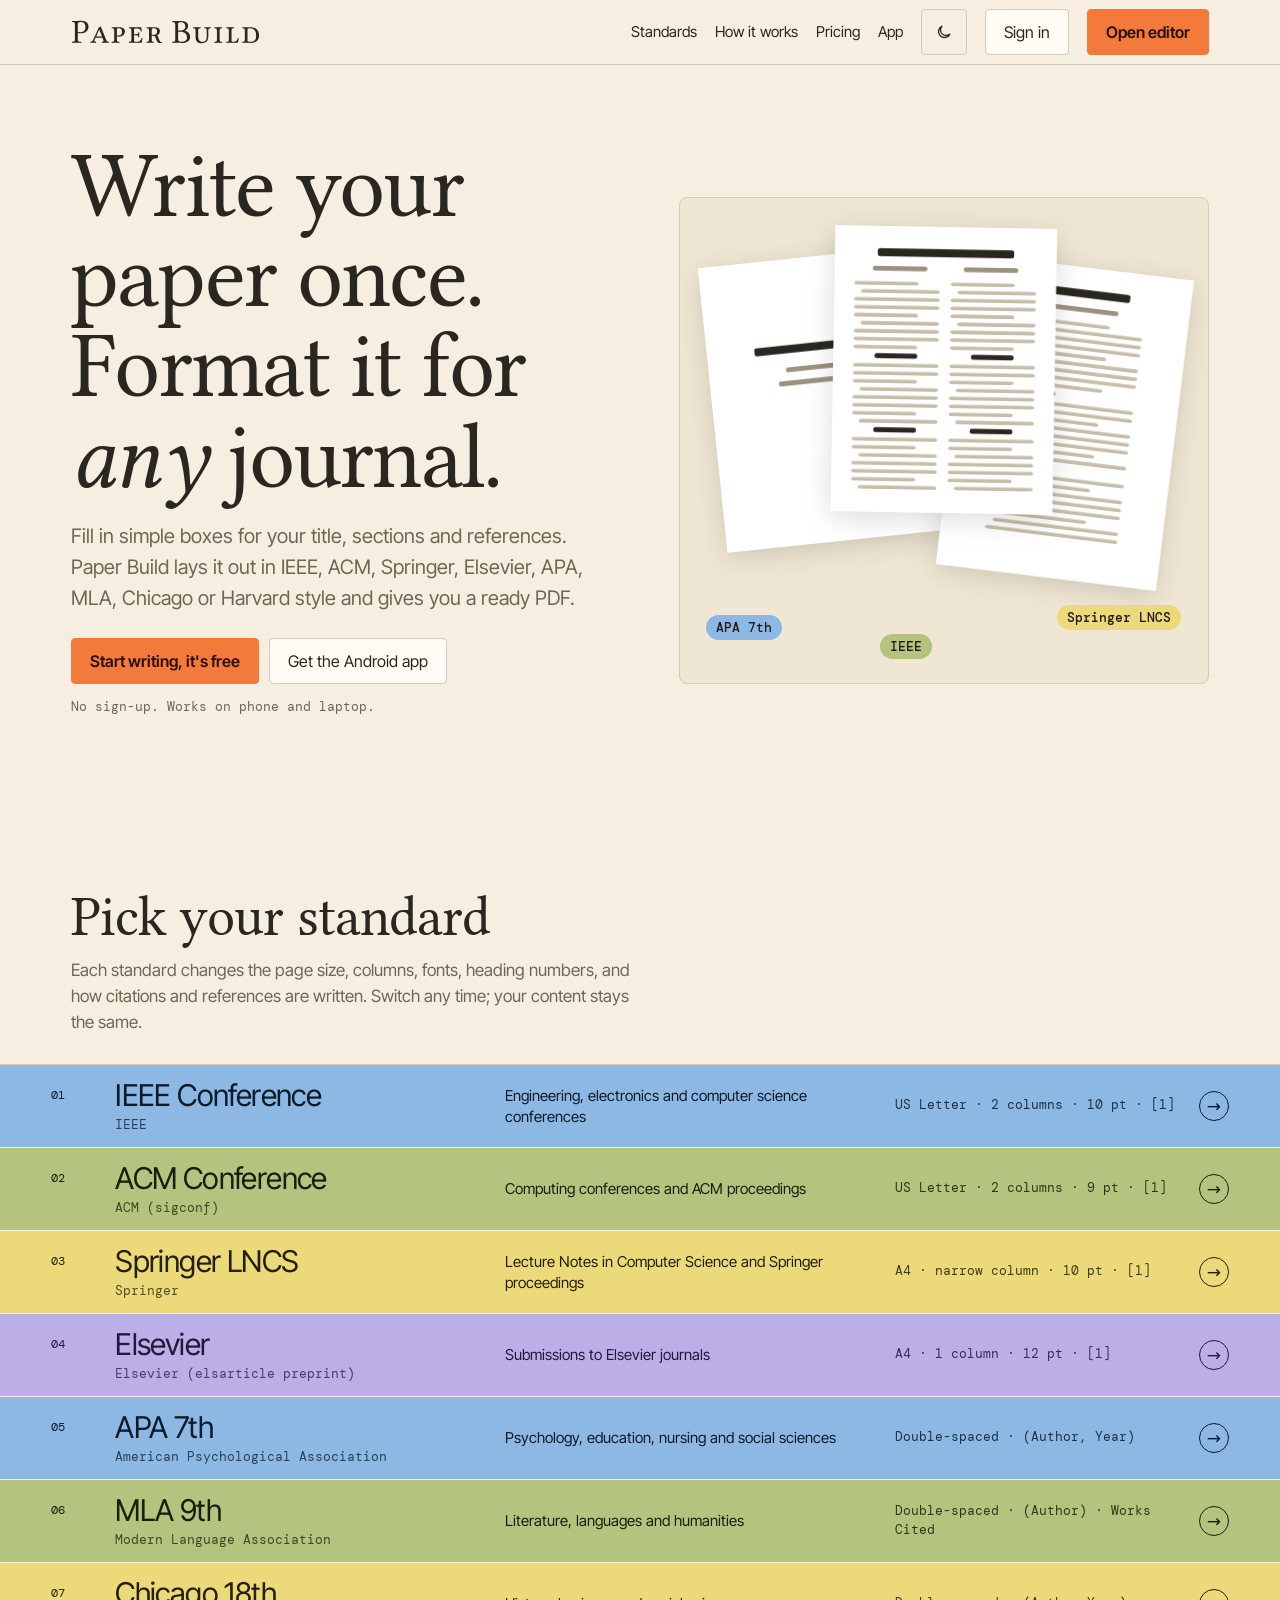
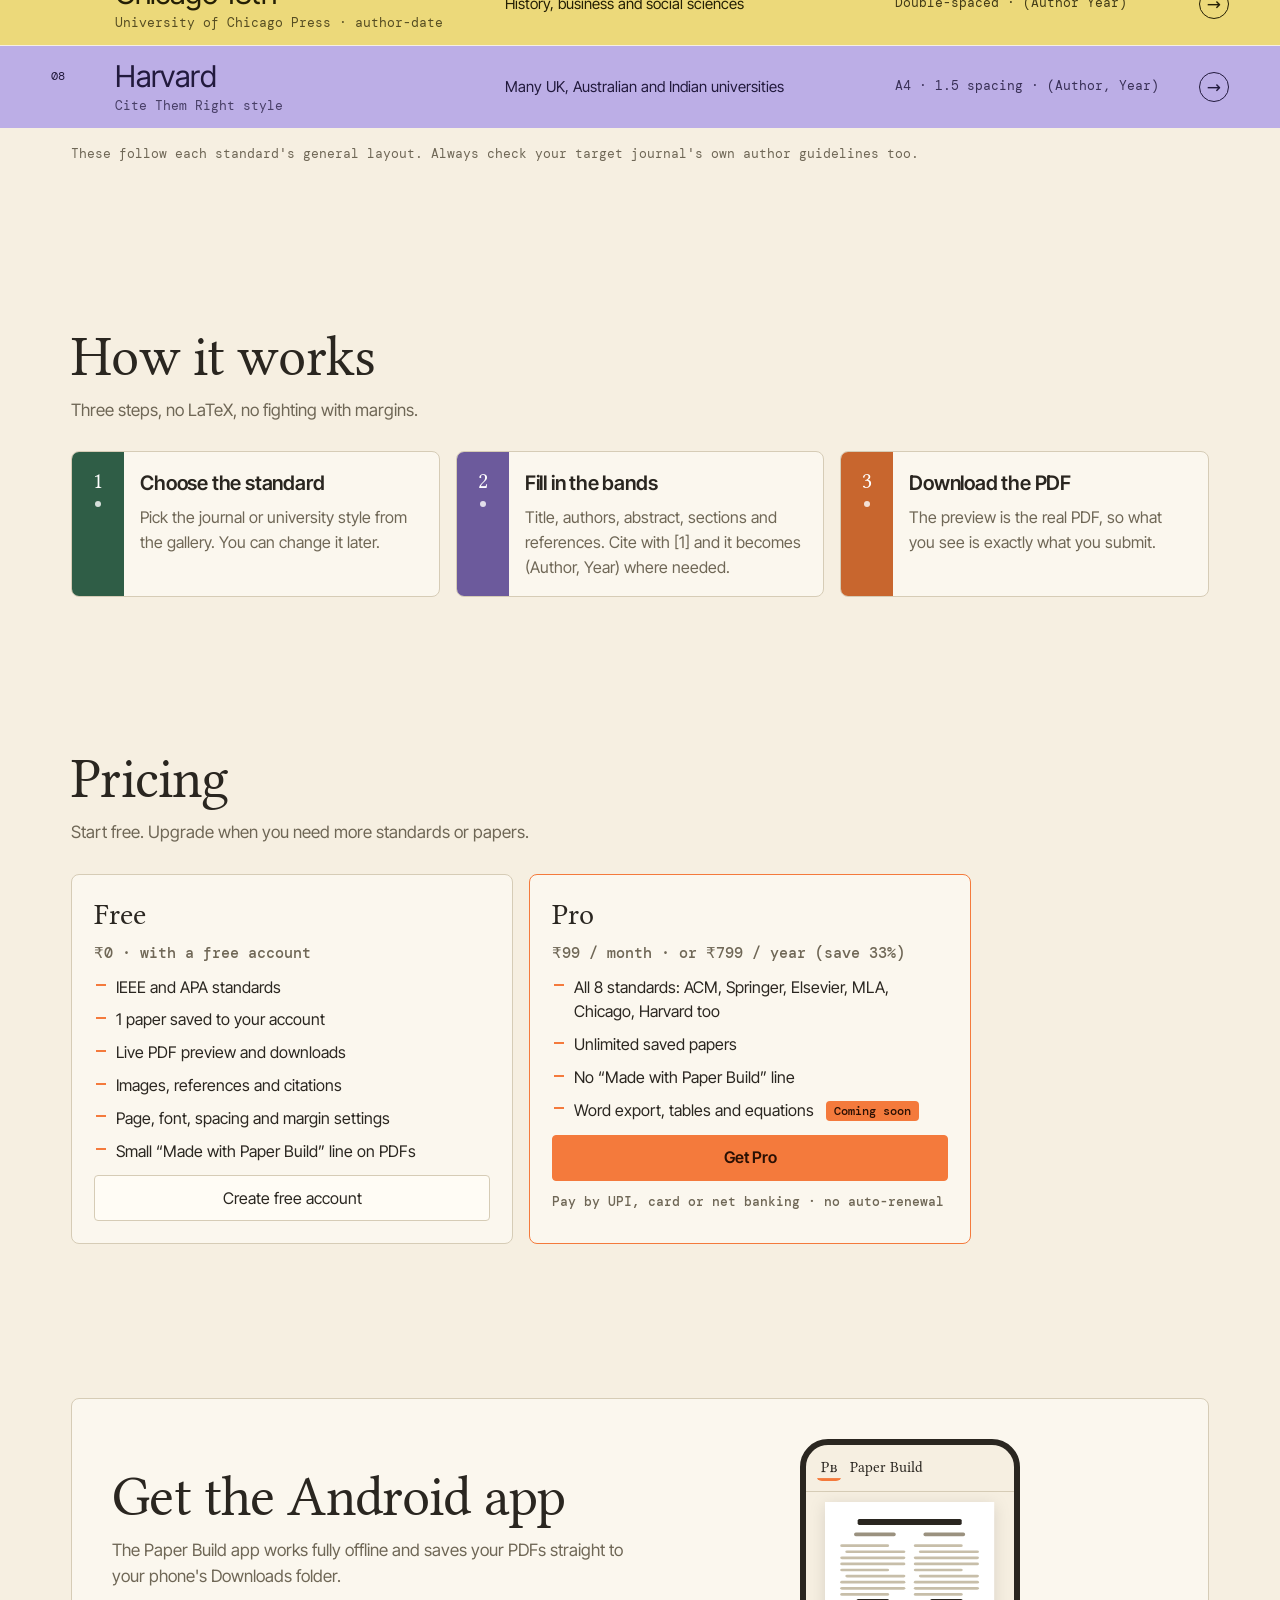
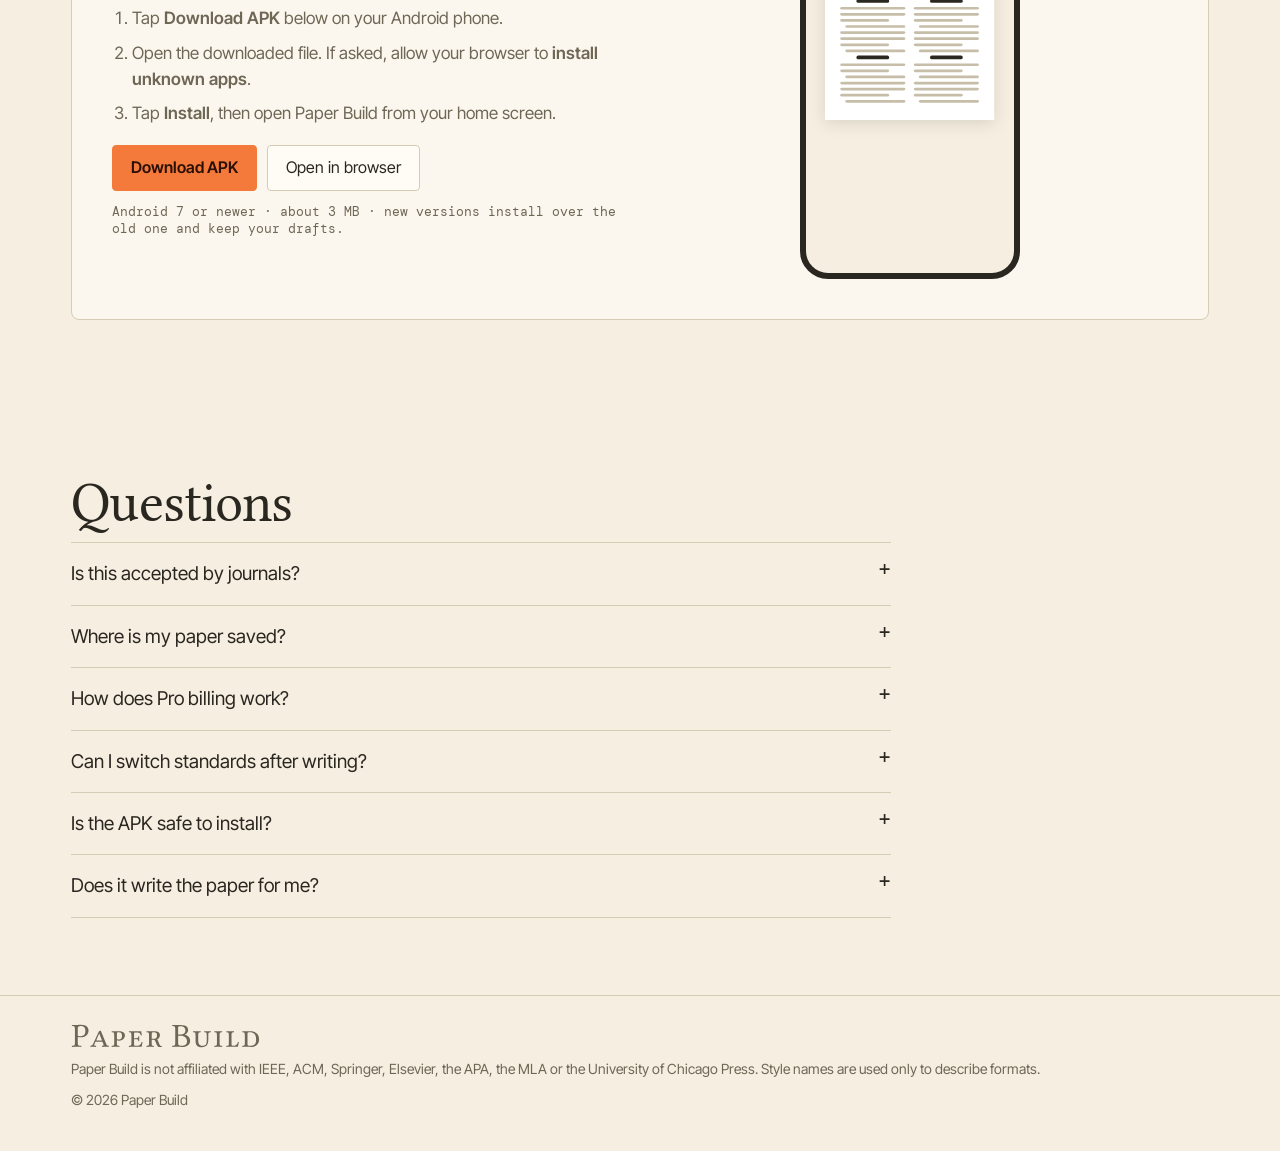
==== index.html @ e2f31b71 "Add accounts, Pro plan and Razorpay payments - Sign up / sign in: email + password, Google, phone OT" ====
<!DOCTYPE html>
<html lang="en">
<head>
<meta charset="utf-8">
<meta name="viewport" content="width=device-width,initial-scale=1">
<title>Paper Build · Research papers in any journal format</title>
<meta name="description" content="Write your research paper once and get it formatted for IEEE, ACM, Springer, Elsevier, APA, MLA, Chicago or Harvard. Live preview and PDF download.">
<meta name="theme-color" content="#f6efe1">
<link rel="manifest" href="manifest.webmanifest">
<link rel="icon" href="assets/icon.svg" type="image/svg+xml">
<link rel="apple-touch-icon" href="assets/apple-touch-icon.png">
<script>if(window.PaperBuildAndroid)document.documentElement.classList.add("in-app");try{document.documentElement.dataset.theme=localStorage.getItem("pb-theme")==="dark"?"dark":"light"}catch(e){document.documentElement.dataset.theme="light"}</script>
<link href="fonts/fonts.css" rel="stylesheet">
<style>
/* VOICE: editorial, warm and plain-spoken, for students and researchers
   IDEA: a library index — each standard is a coloured band you can pull out and use
   PICTURE: a fanned stack of real page layouts (IEEE, APA, LNCS) on a cream desk
   COLOUR and TYPE: cream ground, soft beige rules, sky / sage / mustard / lavender / orange bands; Libertinus display, Inter Tight text, DM Mono labels
   LAYOUT: nav, hero (headline + page stack), standards bands, three steps, pricing, app install, FAQ, footer */
:root{color-scheme:light;--bg:#f6efe1;--paper2:#fbf7ee;--ink:#2a2620;--mute:#6f6756;--soft:#d6ccb6;--field:#fffcf5;--desk:#efe6d3;
  --sky:#8cb8e3;--sage:#b4c47e;--mustard:#ecd97a;--lav:#bcaee6;--orange:#f47a3c;--bw:1.5px}
:root[data-theme=dark]{color-scheme:dark;--bg:#25221c;--paper2:#2d2a23;--ink:#efe8d8;--mute:#b0a793;--soft:#4c463a;--field:#2f2c25;--desk:#2a271f}
*{box-sizing:border-box;min-width:0}
[hidden]{display:none!important}
.in-app .web-only{display:none!important}
html{scroll-padding-top:72px}
body{margin:0;background:var(--bg);color:var(--ink);font:17px/1.55 "Inter Tight",system-ui,sans-serif;overflow-x:clip}
a{color:inherit}
.wrap{max-width:1240px;margin:0 auto;padding:0 max(4vw,16px)}
nav.top{position:sticky;top:0;z-index:5;background:var(--bg);border-bottom:var(--bw) solid var(--soft)}
nav.top .wrap{display:flex;align-items:center;gap:18px;min-height:64px;flex-wrap:wrap}
.logo{line-height:0;color:var(--ink)}.logo svg{height:24px;width:auto}
.links{display:flex;gap:18px;margin-left:auto;font-size:15px;flex-wrap:wrap}
.links a{text-decoration:none;padding:10px 0}
.links a:hover{text-decoration:underline}
.btn{font:inherit;font-size:16px;cursor:pointer;min-height:46px;padding:0 18px;border:var(--bw) solid var(--soft);border-radius:4px;background:var(--field);color:var(--ink);text-decoration:none;display:inline-flex;align-items:center;justify-content:center;gap:8px;white-space:nowrap}
@media(max-width:600px){.btn.signin{display:none}}
.btn.cta{background:var(--orange);border-color:var(--orange);color:#2a1004;font-weight:600}
.theme{min-width:46px;padding:0 12px;background:transparent}.theme svg{width:18px;height:18px}
:is(a,button):focus-visible{outline:3px solid var(--orange);outline-offset:2px}
.hero .wrap{display:grid;grid-template-columns:minmax(0,1.05fr) minmax(0,1fr);gap:clamp(24px,4vw,56px);align-items:center;padding-top:clamp(36px,6vw,80px);padding-bottom:clamp(36px,6vw,72px)}
.hero h1{font:400 clamp(46px,7.2vw,96px)/.98 "Libertinus Serif",Georgia,serif;letter-spacing:-.02em;margin:0 0 18px;text-wrap:balance}
.hero h1 em{font-style:italic}
.hero p{font-size:clamp(17px,1.6vw,20px);color:var(--mute);max-width:44ch;margin:0 0 24px}
.hero .row{display:flex;gap:10px;flex-wrap:wrap;align-items:center}
.hero .small{font:13px "DM Mono",monospace;color:var(--mute);margin-top:14px}
.stack{position:relative;aspect-ratio:1/0.92;background:var(--desk);border:var(--bw) solid var(--soft);border-radius:8px;overflow:hidden}
.pg{position:absolute;width:42%;filter:drop-shadow(0 6px 14px rgba(0,0,0,.14));transition:transform .5s}
.pg svg{width:100%;height:auto;display:block}
.pg span{position:absolute;left:0;bottom:-28px;font:12px "DM Mono",monospace;color:var(--mute);white-space:nowrap}
.pg.a{left:6%;top:12%;transform:rotate(-6deg)}.pg.b{left:29%;top:6%;transform:rotate(1deg);z-index:2}.pg.c{left:52%;top:14%;transform:rotate(7deg)}
.stack:hover .pg.a{transform:rotate(-9deg) translateX(-6px)}.stack:hover .pg.c{transform:rotate(10deg) translateX(6px)}
.tag{position:absolute;z-index:3;font:500 13px "DM Mono",monospace;padding:4px 10px;border-radius:99px;color:#221a12}
.tag.t1{left:5%;bottom:9%;background:var(--sky)}.tag.t2{left:38%;bottom:5%;background:var(--sage)}.tag.t3{right:5%;bottom:11%;background:var(--mustard)}
h2{font:400 clamp(34px,4.6vw,56px)/1.05 "Libertinus Serif",Georgia,serif;letter-spacing:-.015em;margin:0 0 10px}
.lead{color:var(--mute);max-width:56ch;margin:0 0 28px}
section{padding:clamp(40px,6vw,80px) 0}
.bands{border-top:var(--bw) solid var(--soft)}
.bandrow{display:grid;grid-template-columns:48px minmax(0,1.3fr) minmax(0,1.3fr) minmax(0,1fr) auto;gap:16px;align-items:center;padding:14px max(4vw,16px);text-decoration:none;border-bottom:var(--bw) solid var(--bg)}
.bandrow:hover .go{transform:translateX(4px)}
.bandrow sup{font:12px "DM Mono",monospace;align-self:start;padding-top:8px}
.bandrow b{font-size:clamp(22px,2.6vw,30px);font-weight:400;letter-spacing:-.02em;line-height:1.1}
.bandrow b small{display:block;font:13px "DM Mono",monospace;letter-spacing:0;opacity:.75;margin-top:4px}
.bandrow .u{font-size:15px;line-height:1.4}
.bandrow .s{font:13px/1.45 "DM Mono",monospace;opacity:.85}
.go{width:30px;height:30px;border:1.5px solid currentColor;border-radius:50%;display:grid;place-items:center;transition:transform .2s}
.c0{background:var(--sky);color:#0d1b2a}.c1{background:var(--sage);color:#16200a}.c2{background:var(--mustard);color:#241f05}.c3{background:var(--lav);color:#221a3d}
.steps{display:grid;grid-template-columns:repeat(3,minmax(0,1fr));gap:16px}
.step{display:grid;grid-template-columns:52px minmax(0,1fr);border:var(--bw) solid var(--soft);border-radius:8px;overflow:hidden;background:var(--paper2)}
.step .strip{display:flex;flex-direction:column;align-items:center;gap:8px;padding:16px 0;color:#fff;font:400 22px "Libertinus Serif",serif}
.step .strip i{width:6px;height:6px;border-radius:50%;background:currentColor;opacity:.8}
.step div+div{padding:16px}
.step h3{margin:0 0 6px;font-size:20px;font-weight:600;letter-spacing:-.01em}
.step p{margin:0;color:var(--mute);font-size:16px}
.price{display:grid;grid-template-columns:repeat(2,minmax(0,1fr));gap:16px;max-width:900px}
.plan{border:var(--bw) solid var(--soft);border-radius:8px;background:var(--paper2);padding:22px;display:grid;gap:12px;align-content:start}
.plan.pro{border-color:var(--orange)}
.plan h3{margin:0;font:400 30px "Libertinus Serif",serif}
.plan .p{font:500 15px "DM Mono",monospace;color:var(--mute)}
.plan ul{margin:0;padding:0;list-style:none;display:grid;gap:8px}
.plan li{padding-left:22px;position:relative;font-size:16px}
.plan li::before{content:"";position:absolute;left:2px;top:.6em;width:10px;height:2px;background:var(--orange)}
.badge{display:inline-block;background:var(--orange);color:#2a1004;font:500 12px "DM Mono",monospace;border-radius:4px;padding:2px 8px;vertical-align:middle;margin-left:8px}
.app{display:grid;grid-template-columns:minmax(0,1fr) minmax(0,1fr);gap:24px;align-items:center;background:var(--paper2);border:var(--bw) solid var(--soft);border-radius:8px;padding:clamp(20px,4vw,40px)}
.app ol{margin:0;padding-left:20px;display:grid;gap:8px;color:var(--mute)}
.phone{justify-self:center;width:min(220px,60%);aspect-ratio:9/18;border:6px solid var(--ink);border-radius:28px;background:var(--bg);display:grid;grid-template-rows:auto 1fr;overflow:hidden}
.phone .bar{display:flex;align-items:center;gap:8px;padding:10px;border-bottom:1px solid var(--soft)}
.phone .bar img{width:26px;height:26px;border-radius:6px}
.phone .bar span{font:400 15px "Libertinus Serif",serif}
.phone .pv{padding:10px;display:grid;place-items:start center}
.phone .pv svg{width:90%;height:auto;filter:drop-shadow(0 3px 8px rgba(0,0,0,.12))}
.faq{max-width:820px;border-top:var(--bw) solid var(--soft)}
.faq details{border-bottom:var(--bw) solid var(--soft)}
.faq summary{cursor:pointer;list-style:none;padding:16px 0;font-size:19px;display:flex;justify-content:space-between;gap:12px}
.faq summary::-webkit-details-marker{display:none}
.faq summary::after{content:"+";font:400 22px "DM Mono",monospace;line-height:1}
.faq details[open] summary::after{content:"–"}
.faq p{margin:0 0 16px;color:var(--mute);max-width:65ch}
footer{border-top:var(--bw) solid var(--soft);padding:28px 0 40px;font-size:14px;color:var(--mute)}
footer .wrap{display:grid;gap:10px}
@media(prefers-reduced-motion:reduce){.pg,.go{transition:none}}
@media(max-width:900px){.hero .wrap,.app{grid-template-columns:minmax(0,1fr)}.steps{grid-template-columns:minmax(0,1fr)}.bandrow{grid-template-columns:36px minmax(0,1fr) auto}.bandrow .u,.bandrow .s{grid-column:2/3}.bandrow .go{grid-row:1;grid-column:3}.links .hide{display:none}}
@media(max-width:600px){.price{grid-template-columns:minmax(0,1fr)}.links{display:none}nav.top .wrap{flex-wrap:nowrap;gap:8px}nav.top .logo svg{height:19px}nav.top .cta{padding:0 12px;font-size:15px}nav.top .theme{margin-left:auto}.stack{aspect-ratio:1/1.05}.pg{width:46%}.pg.a{left:3%}.pg.c{left:51%}}
</style>
</head>
<body>
<nav class="top" aria-label="Main"><div class="wrap">
  <a class="logo" href="index.html" aria-label="Paper Build home"><svg viewBox="-12 -676 5588 710" role="img" aria-label="Paper Build"><path fill="currentColor" d="M104 -523V-122C104 -39 87 -34 17 -31C11 -25 11 -4 17 2C62 1 111 0 147 0C182 0 241 1 291 2C297 -4 297 -25 291 -31C213 -35 189 -39 189 -122V-292C211 -285 235 -282 270 -282C452 -282 507 -401 507 -486C507 -545 468 -652 283 -652C245 -652 186 -645 146 -645C109 -645 57 -646 17 -647C11 -641 11 -620 17 -614C87 -611 104 -606 104 -523ZM189 -554C189 -583 204 -618 276 -618C345 -618 414 -595 414 -468C414 -360 362 -316 265 -316C240 -316 200 -318 189 -321Z M651 -105C631 -61 619 -36 566 -31C560 -25 560 -4 566 2C584 1 606 0 632 0C659 0 697 1 728 2C734 -4 734 -25 728 -31C674 -35 667 -48 690 -98L709 -141C712 -149 715 -152 731 -152H918L939 -98C961 -44 962 -36 908 -31C902 -25 902 -4 908 2C943 1 982 0 1014 0C1044 0 1073 1 1102 2C1108 -4 1108 -25 1102 -31C1049 -38 1046 -46 1022 -104L868 -481C853 -473 834 -465 814 -462ZM906 -186H755C735 -186 737 -199 745 -219L819 -388L826 -389Z M1346 -122V-196C1364 -188 1384 -184 1409 -184C1543 -184 1584 -280 1584 -340C1584 -392 1554 -462 1412 -462C1375 -462 1333 -460 1306 -460C1277 -460 1235 -461 1195 -462C1189 -456 1189 -435 1195 -429C1256 -425 1267 -421 1267 -338V-122C1267 -39 1256 -36 1195 -31C1189 -25 1189 -4 1195 2C1228 1 1263 0 1307 0C1350 0 1385 1 1418 2C1424 -4 1424 -25 1418 -31C1357 -35 1346 -39 1346 -122ZM1346 -384C1346 -416 1358 -429 1406 -429C1465 -429 1497 -398 1497 -328C1497 -256 1471 -217 1411 -217C1391 -217 1366 -220 1346 -228Z M1911 -225C1977 -225 1978 -206 1980 -169C1985 -164 2003 -164 2008 -169C2007 -192 2006 -226 2006 -242C2006 -256 2007 -288 2008 -313C2003 -318 1985 -318 1980 -313C1978 -268 1976 -257 1911 -257H1854V-399C1854 -416 1867 -427 1886 -427H1943C2025 -427 2038 -394 2056 -337C2066 -336 2075 -338 2083 -342C2079 -376 2067 -454 2065 -461C2065 -463 2064 -464 2062 -464C2048 -461 2038 -460 2021 -460H1814C1785 -460 1739 -461 1703 -462C1697 -456 1697 -435 1703 -429C1764 -425 1775 -421 1775 -338V-122C1775 -39 1764 -36 1703 -31C1697 -25 1697 -4 1703 2C1739 1 1783 0 1815 0H1969C2009 0 2075 2 2075 2C2087 -39 2098 -94 2105 -136C2096 -141 2088 -143 2077 -140C2061 -81 2032 -31 1949 -31H1906C1864 -31 1854 -42 1854 -75V-225Z M2376 -122V-209H2431C2469 -209 2483 -176 2496 -139L2518 -79C2541 -17 2575 7 2618 7C2633 7 2664 4 2681 0C2684 -10 2682 -20 2675 -28C2639 -28 2620 -34 2600 -86L2571 -161C2559 -192 2547 -209 2534 -222V-224C2568 -236 2619 -277 2619 -346C2619 -429 2567 -464 2448 -464C2423 -464 2366 -460 2336 -460C2307 -460 2265 -461 2225 -462C2219 -456 2219 -435 2225 -429C2286 -425 2297 -421 2297 -338V-122C2297 -39 2286 -36 2225 -31C2219 -25 2219 -4 2225 2C2263 1 2304 0 2337 0C2368 0 2401 1 2433 2C2439 -4 2439 -25 2433 -31C2386 -34 2376 -39 2376 -122ZM2532 -346C2532 -267 2509 -238 2420 -238H2376V-368C2376 -421 2386 -431 2442 -431C2512 -431 2532 -406 2532 -346Z M3114.0 -645C3078.0 -645 3024.0 -646 2985.0 -647C2979.0 -641 2979.0 -620 2985.0 -614C3055.0 -611 3072.0 -606 3072.0 -523V-122C3072.0 -39 3055.0 -34 2985.0 -31C2979.0 -25 2979.0 -4 2985.0 2C3024.0 1 3078.0 0 3115.0 0C3151.0 0 3177.0 2 3261.0 2C3460.0 2 3513.0 -98 3513.0 -184C3513.0 -280 3446.0 -335 3359.0 -360V-362C3409.0 -387 3454.0 -439 3454.0 -493C3454.0 -560 3425.0 -647 3239.0 -647C3204.0 -647 3150.0 -645 3114.0 -645ZM3157.0 -332H3226.0C3363.0 -332 3420.0 -255 3420.0 -165C3420.0 -92 3392.0 -31 3240.0 -31C3170.0 -31 3157.0 -57 3157.0 -118ZM3157.0 -550C3157.0 -603 3157.0 -613 3244.0 -613C3300.0 -613 3373.0 -583 3373.0 -481C3373.0 -396 3314.0 -366 3231.0 -366H3157.0Z M4004.0 -338V-211C4004.0 -125 4004.0 -31 3872.0 -31C3773.0 -31 3752.0 -109 3752.0 -202V-338C3752.0 -421 3763.0 -424 3824.0 -429C3830.0 -435 3830.0 -456 3824.0 -462C3785.0 -461 3745.0 -460 3712.0 -460C3676.0 -460 3637.0 -461 3601.0 -462C3595.0 -456 3595.0 -435 3601.0 -429C3662.0 -425 3673.0 -421 3673.0 -338V-181C3673.0 -31 3746.0 10 3855.0 10C4010.0 10 4051.0 -78 4051.0 -224V-338C4051.0 -421 4062.0 -424 4123.0 -429C4129.0 -435 4129.0 -456 4123.0 -462C4093.0 -461 4057.0 -460 4027.0 -460C3997.0 -460 3962.0 -461 3932.0 -462C3926.0 -456 3926.0 -435 3932.0 -429C3993.0 -425 4004.0 -421 4004.0 -338Z M4385.0 -338C4385.0 -421 4396.0 -424 4457.0 -429C4463.0 -435 4463.0 -456 4457.0 -462C4419.0 -461 4376.0 -460 4345.0 -460C4315.0 -460 4273.0 -461 4234.0 -462C4228.0 -456 4228.0 -435 4234.0 -429C4295.0 -425 4306.0 -421 4306.0 -338V-122C4306.0 -39 4295.0 -36 4234.0 -31C4228.0 -25 4228.0 -4 4234.0 2C4271.0 1 4312.0 0 4346.0 0C4378.0 0 4422.0 1 4457.0 2C4463.0 -4 4463.0 -25 4457.0 -31C4396.0 -35 4385.0 -39 4385.0 -122Z M4925.0 0C4925.0 0 4948.0 -96 4955.0 -138C4946.0 -143 4938.0 -145 4927.0 -142C4911.0 -83 4882.0 -34 4819.0 -34H4774.0C4751.0 -34 4737.0 -50 4737.0 -69V-338C4737.0 -421 4748.0 -424 4809.0 -429C4815.0 -435 4815.0 -456 4809.0 -462C4772.0 -461 4731.0 -460 4697.0 -460C4666.0 -460 4623.0 -461 4586.0 -462C4580.0 -456 4580.0 -435 4586.0 -429C4647.0 -425 4658.0 -421 4658.0 -338V-122C4658.0 -39 4656.0 -34 4586.0 -31C4580.0 -25 4580.0 -4 4586.0 2C4635.0 1 4701.0 0 4701.0 0Z M5170.0 -460C5143.0 -460 5098.0 -461 5059.0 -462C5053.0 -456 5053.0 -435 5059.0 -429C5120.0 -425 5131.0 -421 5131.0 -338V-122C5131.0 -39 5120.0 -36 5059.0 -31C5053.0 -25 5053.0 -4 5059.0 2C5097.0 1 5142.0 0 5171.0 0C5197.0 0 5237.0 2 5317.0 2C5428.0 2 5552.0 -50 5552.0 -225C5552.0 -358 5470.0 -462 5303.0 -462C5235.0 -462 5199.0 -460 5170.0 -460ZM5210.0 -76V-398C5210.0 -423 5235.0 -429 5274.0 -429C5442.0 -429 5465.0 -312 5465.0 -208C5465.0 -68 5403.0 -31 5293.0 -31C5217.0 -31 5210.0 -48 5210.0 -76Z"/></svg></a>
  <div class="links"><a href="#standards">Standards</a><a class="hide" href="#how">How it works</a><a class="hide" href="#pricing">Pricing</a><a class="web-only" href="#app">App</a></div>
  <button class="btn theme" id="theme" type="button" aria-label="Switch to dark mode"></button>
  <a class="btn signin" href="app.html#signin">Sign in</a>
  <a class="btn cta" href="app.html">Open editor</a>
</div></nav>

<header class="hero"><div class="wrap">
  <div>
    <h1>Write your paper once. Format it for <em>any</em> journal.</h1>
    <p>Fill in simple boxes for your title, sections and references. Paper Build lays it out in IEEE, ACM, Springer, Elsevier, APA, MLA, Chicago or Harvard style and gives you a ready PDF.</p>
    <div class="row"><a class="btn cta" href="app.html">Start writing, it's free</a><a class="btn web-only" href="https://github.com/kalpeshkatare010-crypto/Paperbuild/releases/latest/download/PaperBuild.apk">Get the Android app</a><button class="btn" id="install" type="button" hidden>Install web app</button></div>
    <p class="small web-only">No sign-up. Works on phone and laptop.</p>
  </div>
  <div class="stack" aria-label="Example page layouts: IEEE, APA and Springer LNCS" role="img">
    <div class="pg a" id="thA"></div><div class="pg b" id="thB"></div><div class="pg c" id="thC"></div>
    <span class="tag t1">APA 7th</span><span class="tag t2">IEEE</span><span class="tag t3">Springer LNCS</span>
  </div>
</div></header>

<section id="standards" aria-labelledby="stdH">
  <div class="wrap"><h2 id="stdH">Pick your standard</h2><p class="lead">Each standard changes the page size, columns, fonts, heading numbers, and how citations and references are written. Switch any time; your content stays the same.</p></div>
  <div class="bands" id="bands"></div>
  <div class="wrap"><p class="small" style="font:13px 'DM Mono',monospace;color:var(--mute);margin-top:16px">These follow each standard's general layout. Always check your target journal's own author guidelines too.</p></div>
</section>

<section id="how" aria-labelledby="howH"><div class="wrap">
  <h2 id="howH">How it works</h2><p class="lead">Three steps, no LaTeX, no fighting with margins.</p>
  <div class="steps">
    <div class="step"><div class="strip" style="background:#2f5d46">1<i></i></div><div><h3>Choose the standard</h3><p>Pick the journal or university style from the gallery. You can change it later.</p></div></div>
    <div class="step"><div class="strip" style="background:#6c5a9c">2<i></i></div><div><h3>Fill in the bands</h3><p>Title, authors, abstract, sections and references. Cite with [1] and it becomes (Author, Year) where needed.</p></div></div>
    <div class="step"><div class="strip" style="background:#c8662e">3<i></i></div><div><h3>Download the PDF</h3><p>The preview is the real PDF, so what you see is exactly what you submit.</p></div></div>
  </div>
</div></section>

<section id="pricing" aria-labelledby="prH"><div class="wrap">
  <h2 id="prH">Pricing</h2><p class="lead">Start free. Upgrade when you need more standards or papers.</p>
  <div class="price">
    <div class="plan"><h3>Free</h3><div class="p">₹0 · with a free account</div><ul><li>IEEE and APA standards</li><li>1 paper saved to your account</li><li>Live PDF preview and downloads</li><li>Images, references and citations</li><li>Page, font, spacing and margin settings</li><li>Small “Made with Paper Build” line on PDFs</li></ul><a class="btn" href="app.html#signin">Create free account</a></div>
    <div class="plan pro"><h3>Pro</h3><div class="p">₹99 / month · or ₹799 / year (save 33%)</div><ul><li>All 8 standards: ACM, Springer, Elsevier, MLA, Chicago, Harvard too</li><li>Unlimited saved papers</li><li>No “Made with Paper Build” line</li><li>Word export, tables and equations <span class="badge">Coming soon</span></li></ul><a class="btn cta" href="app.html#upgrade">Get Pro</a><div class="p" style="font-size:13px">Pay by UPI, card or net banking · no auto-renewal</div></div>
  </div>
</div></section>

<section id="app" class="web-only" aria-labelledby="appH"><div class="wrap">
  <div class="app">
    <div>
      <h2 id="appH">Get the Android app</h2>
      <p class="lead" style="margin-bottom:16px">The Paper Build app works fully offline and saves your PDFs straight to your phone's Downloads folder.</p>
      <ol><li>Tap <b>Download APK</b> below on your Android phone.</li><li>Open the downloaded file. If asked, allow your browser to <b>install unknown apps</b>.</li><li>Tap <b>Install</b>, then open Paper Build from your home screen.</li></ol>
      <div class="row" style="display:flex;flex-wrap:wrap;gap:10px;margin-top:18px"><a class="btn cta" href="https://github.com/kalpeshkatare010-crypto/Paperbuild/releases/latest/download/PaperBuild.apk">Download APK</a><button class="btn" id="install2" type="button" hidden>Install web app</button><a class="btn" href="app.html">Open in browser</a></div>
      <p style="font:13px 'DM Mono',monospace;color:var(--mute);margin-top:12px">Android 7 or newer · about 3 MB · new versions install over the old one and keep your drafts.</p>
    </div>
    <div class="phone" aria-hidden="true"><div class="bar"><img src="assets/icon-192.png" alt=""><span>Paper Build</span></div><div class="pv" id="thP"></div></div>
  </div>
</div></section>

<section aria-labelledby="faqH"><div class="wrap">
  <h2 id="faqH">Questions</h2>
  <div class="faq">
    <details><summary>Is this accepted by journals?</summary><p>Paper Build follows the general layout of each standard. Journals and conferences often add their own rules, such as page limits or figure formats, so always read their author guidelines before you submit.</p></details>
    <details><summary>Where is my paper saved?</summary><p>On your device as you type, and in your Paper Build account when you're signed in, so you can open it on your phone or laptop. Free accounts keep 1 paper online; Pro keeps unlimited papers.</p></details>
    <details><summary>How does Pro billing work?</summary><p>You pay once for a month (₹99) or a year (₹799) through Razorpay. It doesn't renew automatically; when it ends you go back to Free and keep your papers.</p></details>
    <details><summary>Can I switch standards after writing?</summary><p>Yes. Your text stays the same; the layout, headings, citations and reference list are rebuilt for the new standard instantly.</p></details>
    <details class="web-only"><summary>Is the APK safe to install?</summary><p>It's built automatically from this project's public source code on GitHub. Android asks for permission only because it doesn't come from the Play Store. The app asks for no special permissions.</p></details>
    <details><summary>Does it write the paper for me?</summary><p>No. Paper Build formats your own writing. Colleges treat AI-written papers as plagiarism, so the writing stays yours.</p></details>
  </div>
</div></section>

<footer><div class="wrap">
  <div class="logo" style="color:var(--mute)"><svg viewBox="-12 -676 5588 710" role="img" aria-label="Paper Build"><path fill="currentColor" d="M104 -523V-122C104 -39 87 -34 17 -31C11 -25 11 -4 17 2C62 1 111 0 147 0C182 0 241 1 291 2C297 -4 297 -25 291 -31C213 -35 189 -39 189 -122V-292C211 -285 235 -282 270 -282C452 -282 507 -401 507 -486C507 -545 468 -652 283 -652C245 -652 186 -645 146 -645C109 -645 57 -646 17 -647C11 -641 11 -620 17 -614C87 -611 104 -606 104 -523ZM189 -554C189 -583 204 -618 276 -618C345 -618 414 -595 414 -468C414 -360 362 -316 265 -316C240 -316 200 -318 189 -321Z M651 -105C631 -61 619 -36 566 -31C560 -25 560 -4 566 2C584 1 606 0 632 0C659 0 697 1 728 2C734 -4 734 -25 728 -31C674 -35 667 -48 690 -98L709 -141C712 -149 715 -152 731 -152H918L939 -98C961 -44 962 -36 908 -31C902 -25 902 -4 908 2C943 1 982 0 1014 0C1044 0 1073 1 1102 2C1108 -4 1108 -25 1102 -31C1049 -38 1046 -46 1022 -104L868 -481C853 -473 834 -465 814 -462ZM906 -186H755C735 -186 737 -199 745 -219L819 -388L826 -389Z M1346 -122V-196C1364 -188 1384 -184 1409 -184C1543 -184 1584 -280 1584 -340C1584 -392 1554 -462 1412 -462C1375 -462 1333 -460 1306 -460C1277 -460 1235 -461 1195 -462C1189 -456 1189 -435 1195 -429C1256 -425 1267 -421 1267 -338V-122C1267 -39 1256 -36 1195 -31C1189 -25 1189 -4 1195 2C1228 1 1263 0 1307 0C1350 0 1385 1 1418 2C1424 -4 1424 -25 1418 -31C1357 -35 1346 -39 1346 -122ZM1346 -384C1346 -416 1358 -429 1406 -429C1465 -429 1497 -398 1497 -328C1497 -256 1471 -217 1411 -217C1391 -217 1366 -220 1346 -228Z M1911 -225C1977 -225 1978 -206 1980 -169C1985 -164 2003 -164 2008 -169C2007 -192 2006 -226 2006 -242C2006 -256 2007 -288 2008 -313C2003 -318 1985 -318 1980 -313C1978 -268 1976 -257 1911 -257H1854V-399C1854 -416 1867 -427 1886 -427H1943C2025 -427 2038 -394 2056 -337C2066 -336 2075 -338 2083 -342C2079 -376 2067 -454 2065 -461C2065 -463 2064 -464 2062 -464C2048 -461 2038 -460 2021 -460H1814C1785 -460 1739 -461 1703 -462C1697 -456 1697 -435 1703 -429C1764 -425 1775 -421 1775 -338V-122C1775 -39 1764 -36 1703 -31C1697 -25 1697 -4 1703 2C1739 1 1783 0 1815 0H1969C2009 0 2075 2 2075 2C2087 -39 2098 -94 2105 -136C2096 -141 2088 -143 2077 -140C2061 -81 2032 -31 1949 -31H1906C1864 -31 1854 -42 1854 -75V-225Z M2376 -122V-209H2431C2469 -209 2483 -176 2496 -139L2518 -79C2541 -17 2575 7 2618 7C2633 7 2664 4 2681 0C2684 -10 2682 -20 2675 -28C2639 -28 2620 -34 2600 -86L2571 -161C2559 -192 2547 -209 2534 -222V-224C2568 -236 2619 -277 2619 -346C2619 -429 2567 -464 2448 -464C2423 -464 2366 -460 2336 -460C2307 -460 2265 -461 2225 -462C2219 -456 2219 -435 2225 -429C2286 -425 2297 -421 2297 -338V-122C2297 -39 2286 -36 2225 -31C2219 -25 2219 -4 2225 2C2263 1 2304 0 2337 0C2368 0 2401 1 2433 2C2439 -4 2439 -25 2433 -31C2386 -34 2376 -39 2376 -122ZM2532 -346C2532 -267 2509 -238 2420 -238H2376V-368C2376 -421 2386 -431 2442 -431C2512 -431 2532 -406 2532 -346Z M3114.0 -645C3078.0 -645 3024.0 -646 2985.0 -647C2979.0 -641 2979.0 -620 2985.0 -614C3055.0 -611 3072.0 -606 3072.0 -523V-122C3072.0 -39 3055.0 -34 2985.0 -31C2979.0 -25 2979.0 -4 2985.0 2C3024.0 1 3078.0 0 3115.0 0C3151.0 0 3177.0 2 3261.0 2C3460.0 2 3513.0 -98 3513.0 -184C3513.0 -280 3446.0 -335 3359.0 -360V-362C3409.0 -387 3454.0 -439 3454.0 -493C3454.0 -560 3425.0 -647 3239.0 -647C3204.0 -647 3150.0 -645 3114.0 -645ZM3157.0 -332H3226.0C3363.0 -332 3420.0 -255 3420.0 -165C3420.0 -92 3392.0 -31 3240.0 -31C3170.0 -31 3157.0 -57 3157.0 -118ZM3157.0 -550C3157.0 -603 3157.0 -613 3244.0 -613C3300.0 -613 3373.0 -583 3373.0 -481C3373.0 -396 3314.0 -366 3231.0 -366H3157.0Z M4004.0 -338V-211C4004.0 -125 4004.0 -31 3872.0 -31C3773.0 -31 3752.0 -109 3752.0 -202V-338C3752.0 -421 3763.0 -424 3824.0 -429C3830.0 -435 3830.0 -456 3824.0 -462C3785.0 -461 3745.0 -460 3712.0 -460C3676.0 -460 3637.0 -461 3601.0 -462C3595.0 -456 3595.0 -435 3601.0 -429C3662.0 -425 3673.0 -421 3673.0 -338V-181C3673.0 -31 3746.0 10 3855.0 10C4010.0 10 4051.0 -78 4051.0 -224V-338C4051.0 -421 4062.0 -424 4123.0 -429C4129.0 -435 4129.0 -456 4123.0 -462C4093.0 -461 4057.0 -460 4027.0 -460C3997.0 -460 3962.0 -461 3932.0 -462C3926.0 -456 3926.0 -435 3932.0 -429C3993.0 -425 4004.0 -421 4004.0 -338Z M4385.0 -338C4385.0 -421 4396.0 -424 4457.0 -429C4463.0 -435 4463.0 -456 4457.0 -462C4419.0 -461 4376.0 -460 4345.0 -460C4315.0 -460 4273.0 -461 4234.0 -462C4228.0 -456 4228.0 -435 4234.0 -429C4295.0 -425 4306.0 -421 4306.0 -338V-122C4306.0 -39 4295.0 -36 4234.0 -31C4228.0 -25 4228.0 -4 4234.0 2C4271.0 1 4312.0 0 4346.0 0C4378.0 0 4422.0 1 4457.0 2C4463.0 -4 4463.0 -25 4457.0 -31C4396.0 -35 4385.0 -39 4385.0 -122Z M4925.0 0C4925.0 0 4948.0 -96 4955.0 -138C4946.0 -143 4938.0 -145 4927.0 -142C4911.0 -83 4882.0 -34 4819.0 -34H4774.0C4751.0 -34 4737.0 -50 4737.0 -69V-338C4737.0 -421 4748.0 -424 4809.0 -429C4815.0 -435 4815.0 -456 4809.0 -462C4772.0 -461 4731.0 -460 4697.0 -460C4666.0 -460 4623.0 -461 4586.0 -462C4580.0 -456 4580.0 -435 4586.0 -429C4647.0 -425 4658.0 -421 4658.0 -338V-122C4658.0 -39 4656.0 -34 4586.0 -31C4580.0 -25 4580.0 -4 4586.0 2C4635.0 1 4701.0 0 4701.0 0Z M5170.0 -460C5143.0 -460 5098.0 -461 5059.0 -462C5053.0 -456 5053.0 -435 5059.0 -429C5120.0 -425 5131.0 -421 5131.0 -338V-122C5131.0 -39 5120.0 -36 5059.0 -31C5053.0 -25 5053.0 -4 5059.0 2C5097.0 1 5142.0 0 5171.0 0C5197.0 0 5237.0 2 5317.0 2C5428.0 2 5552.0 -50 5552.0 -225C5552.0 -358 5470.0 -462 5303.0 -462C5235.0 -462 5199.0 -460 5170.0 -460ZM5210.0 -76V-398C5210.0 -423 5235.0 -429 5274.0 -429C5442.0 -429 5465.0 -312 5465.0 -208C5465.0 -68 5403.0 -31 5293.0 -31C5217.0 -31 5210.0 -48 5210.0 -76Z"/></svg></div>
  <div>Paper Build is not affiliated with IEEE, ACM, Springer, Elsevier, the APA, the MLA or the University of Chicago Press. Style names are used only to describe formats.</div>
  <div>© 2026 Paper Build</div>
</div></footer>

<script>
{
const $=s=>document.querySelector(s);
const STDS=[
 {id:'ieee',name:'IEEE Conference',org:'IEEE',use:'Engineering, electronics and computer science conferences',spec:'US Letter · 2 columns · 10 pt · [1]'},
 {id:'acm',name:'ACM Conference',org:'ACM (sigconf)',use:'Computing conferences and ACM proceedings',spec:'US Letter · 2 columns · 9 pt · [1]'},
 {id:'lncs',name:'Springer LNCS',org:'Springer',use:'Lecture Notes in Computer Science and Springer proceedings',spec:'A4 · narrow column · 10 pt · [1]'},
 {id:'elsevier',name:'Elsevier',org:'Elsevier (elsarticle preprint)',use:'Submissions to Elsevier journals',spec:'A4 · 1 column · 12 pt · [1]'},
 {id:'apa',name:'APA 7th',org:'American Psychological Association',use:'Psychology, education, nursing and social sciences',spec:'Double-spaced · (Author, Year)'},
 {id:'mla',name:'MLA 9th',org:'Modern Language Association',use:'Literature, languages and humanities',spec:'Double-spaced · (Author) · Works Cited'},
 {id:'chicago',name:'Chicago 18th',org:'University of Chicago Press · author-date',use:'History, business and social sciences',spec:'Double-spaced · (Author Year)'},
 {id:'harvard',name:'Harvard',org:'Cite Them Right style',use:'Many UK, Australian and Indian universities',spec:'A4 · 1.5 spacing · (Author, Year)'}
];
const esc=s=>String(s).replace(/[&<>"']/g,c=>({'&':'&amp;','<':'&lt;','>':'&gt;','"':'&quot;',"'":'&#39;'}[c]));
$('#bands').innerHTML=STDS.map((s,i)=>`<a class="bandrow c${i%4}" href="app.html?std=${s.id}"><sup>${String(i+1).padStart(2,'0')}</sup><b>${esc(s.name)}<small>${esc(s.org)}</small></b><span class="u">${esc(s.use)}</span><span class="s">${esc(s.spec)}</span><span class="go" aria-hidden="true">→</span></a>`).join('');

function thumb(t){const w=100,h=Math.round(w*t.r),L=[];const m=t.narrow?20:t.student?12:9,cw=w-2*m;let y=t.student?h*0.3:10;
  const bar=(x,yy,ww,hh=2.2,c='#9a917f')=>L.push(`<rect x="${x.toFixed(1)}" y="${yy.toFixed(1)}" width="${Math.max(ww,2).toFixed(1)}" height="${hh}" rx="1" fill="${c}"/>`);
  const tw=cw*.75;bar(w/2-tw/2,y,tw,3.6,'#2a2620');y+=t.student?10:8;
  if(t.student){bar(w/2-cw*.2,y,cw*.4);y+=6;bar(w/2-cw*.25,y,cw*.5);return `<svg viewBox="0 0 ${w} ${h}"><rect width="${w}" height="${h}" fill="#fff"/>${L.join('')}</svg>`}
  const n=t.cols;for(let k=0;k<n;k++){const bw=cw/n;bar(m+bw*k+bw*.2,y,bw*.6)}y+=7;
  const step=3.6,gap=n>1?5:0,ccw=(cw-gap*(n-1))/n;const y0=y;
  for(let c=0;c<n;c++){let yy=y0,k=0;while(yy<h-m){if(k%9===0&&k>0){bar(m+c*(ccw+gap)+(n===2?ccw*.25:0),yy,ccw*(n===2?.5:.4),2.2,'#2a2620');yy+=step+1;k++;continue}bar(m+c*(ccw+gap)+(k%4===1?3:0),yy,ccw-(k%4===1?3:0)-(k%4===0?ccw*.25:0),1.6,'#c7bea9');yy+=step;k++}}
  return `<svg viewBox="0 0 ${w} ${h}"><rect width="${w}" height="${h}" fill="#fff"/>${L.join('')}</svg>`}
$('#thA').innerHTML=thumb({r:1.294,cols:1,student:true});$('#thB').innerHTML=thumb({r:1.294,cols:2});$('#thC').innerHTML=thumb({r:1.414,cols:1,narrow:true});$('#thP').innerHTML=thumb({r:1.294,cols:2});

const MOON='<svg viewBox="0 0 24 24" fill="none" stroke="currentColor" stroke-width="1.8"><path d="M20 14.5A8 8 0 1 1 9.5 4a6.5 6.5 0 0 0 10.5 10.5z"/></svg>';
const SUN='<svg viewBox="0 0 24 24" fill="none" stroke="currentColor" stroke-width="1.8"><circle cx="12" cy="12" r="4"/><path d="M12 2v2M12 20v2M2 12h2M20 12h2M4.9 4.9l1.4 1.4M17.7 17.7l1.4 1.4M4.9 19.1l1.4-1.4M17.7 6.3l1.4-1.4"/></svg>';
function setTheme(t){document.documentElement.dataset.theme=t;const b=$('#theme');b.innerHTML=t==='dark'?SUN:MOON;b.setAttribute('aria-label',t==='dark'?'Switch to light mode':'Switch to dark mode');document.querySelector('meta[name=theme-color]').content=t==='dark'?'#25221c':'#f6efe1';try{localStorage.setItem('pb-theme',t)}catch(e){}}
$('#theme').addEventListener('click',()=>setTheme(document.documentElement.dataset.theme==='dark'?'light':'dark'));
setTheme(document.documentElement.dataset.theme==='dark'?'dark':'light');

let deferred=null;
window.addEventListener('beforeinstallprompt',e=>{e.preventDefault();deferred=e;$('#install').hidden=false;$('#install2').hidden=false});
const inst=async()=>{if(!deferred)return;deferred.prompt();try{await deferred.userChoice}catch(e){}deferred=null;$('#install').hidden=true;$('#install2').hidden=true};
$('#install').addEventListener('click',inst);$('#install2').addEventListener('click',inst);
if('serviceWorker' in navigator&&location.protocol==='https:'){navigator.serviceWorker.register('sw.js').catch(()=>{})}
}
</script>
</body>
</html>
---- fonts/fonts.css ----
@font-face{font-family:"Inter Tight";src:url(inter-tight-latin-400-normal.woff2) format("woff2");font-weight:400;font-display:swap}
@font-face{font-family:"Inter Tight";src:url(inter-tight-latin-500-normal.woff2) format("woff2");font-weight:500;font-display:swap}
@font-face{font-family:"Inter Tight";src:url(inter-tight-latin-600-normal.woff2) format("woff2");font-weight:600;font-display:swap}
@font-face{font-family:"DM Mono";src:url(dm-mono-latin-400-normal.woff2) format("woff2");font-weight:400;font-display:swap}
@font-face{font-family:"DM Mono";src:url(dm-mono-latin-500-normal.woff2) format("woff2");font-weight:500;font-display:swap}
@font-face{font-family:"Libertinus Serif";src:url(LibertinusSerif-Regular.woff2) format("woff2");font-weight:400;font-display:swap}
@font-face{font-family:"Libertinus Serif";src:url(LibertinusSerif-Italic.woff2) format("woff2");font-weight:400;font-style:italic;font-display:swap}
@font-face{font-family:"Libertinus Serif";src:url(LibertinusSerif-Semibold.woff2) format("woff2");font-weight:600;font-display:swap}
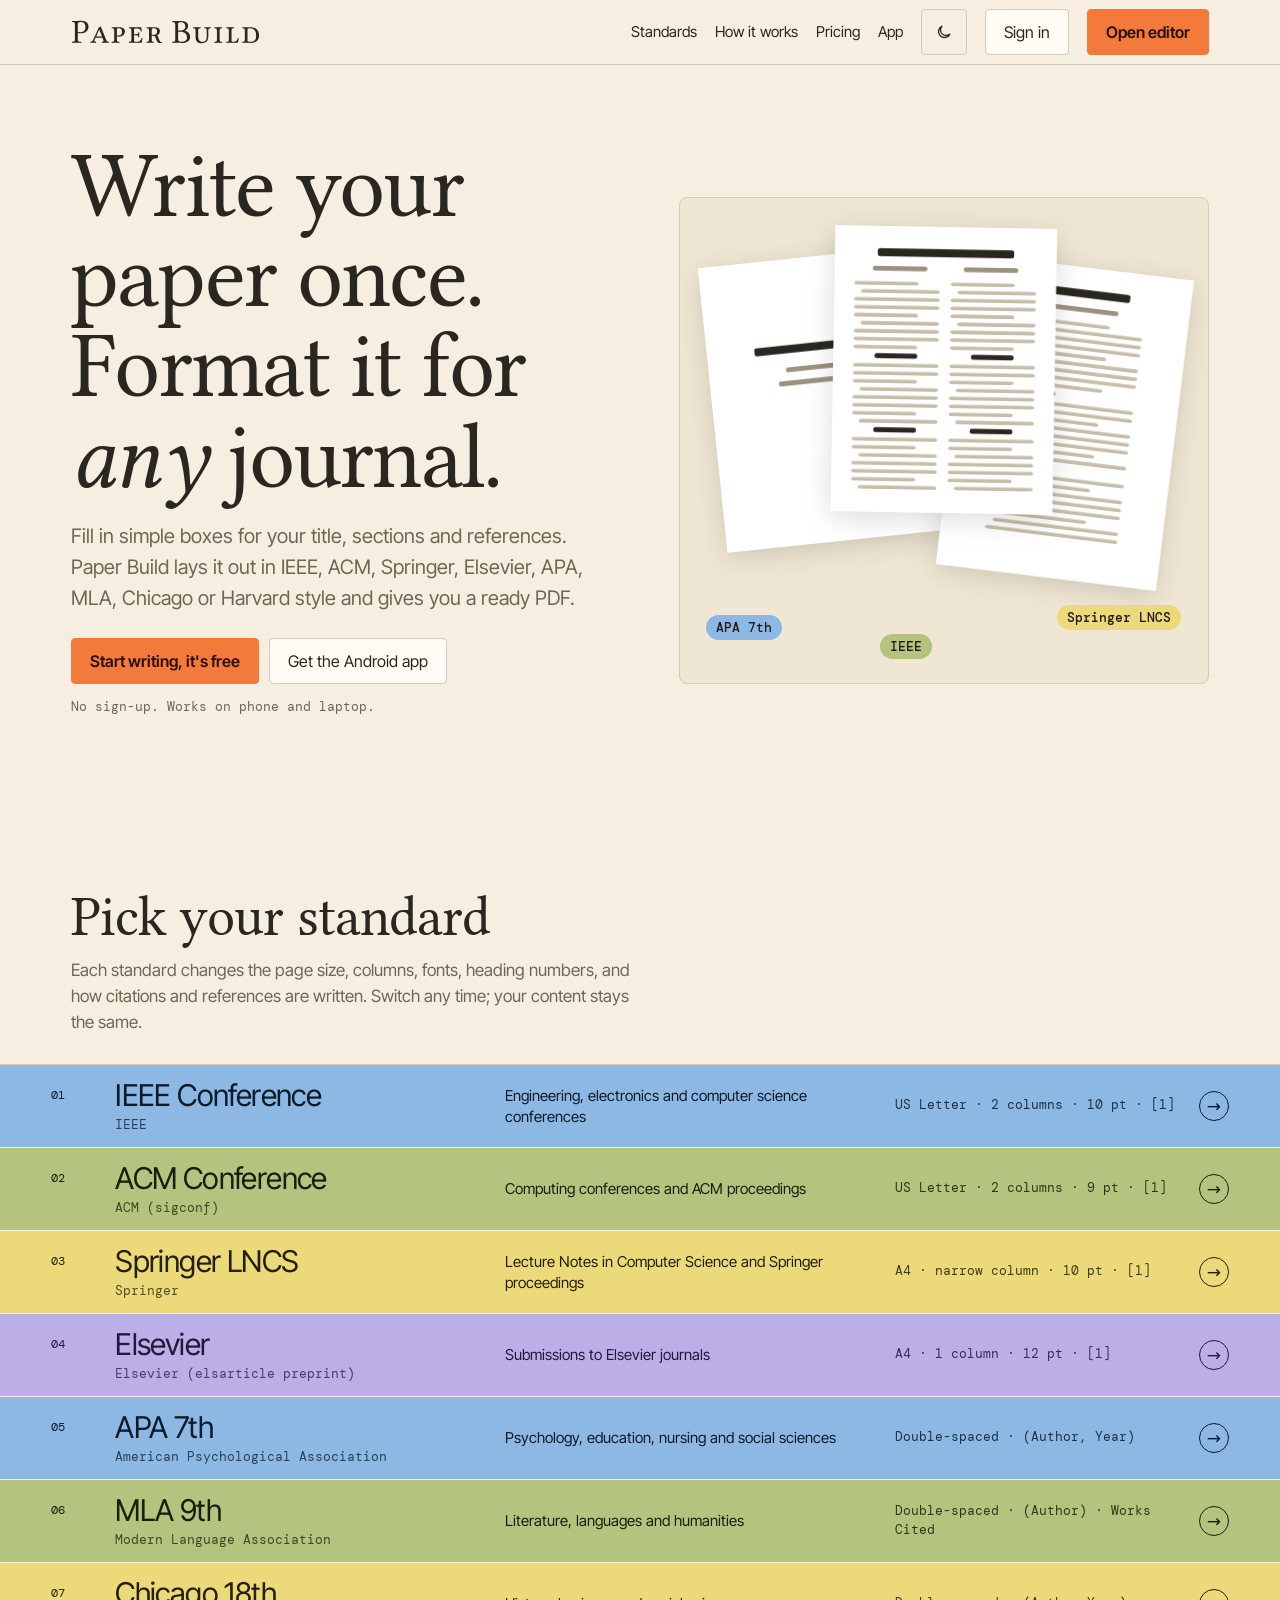
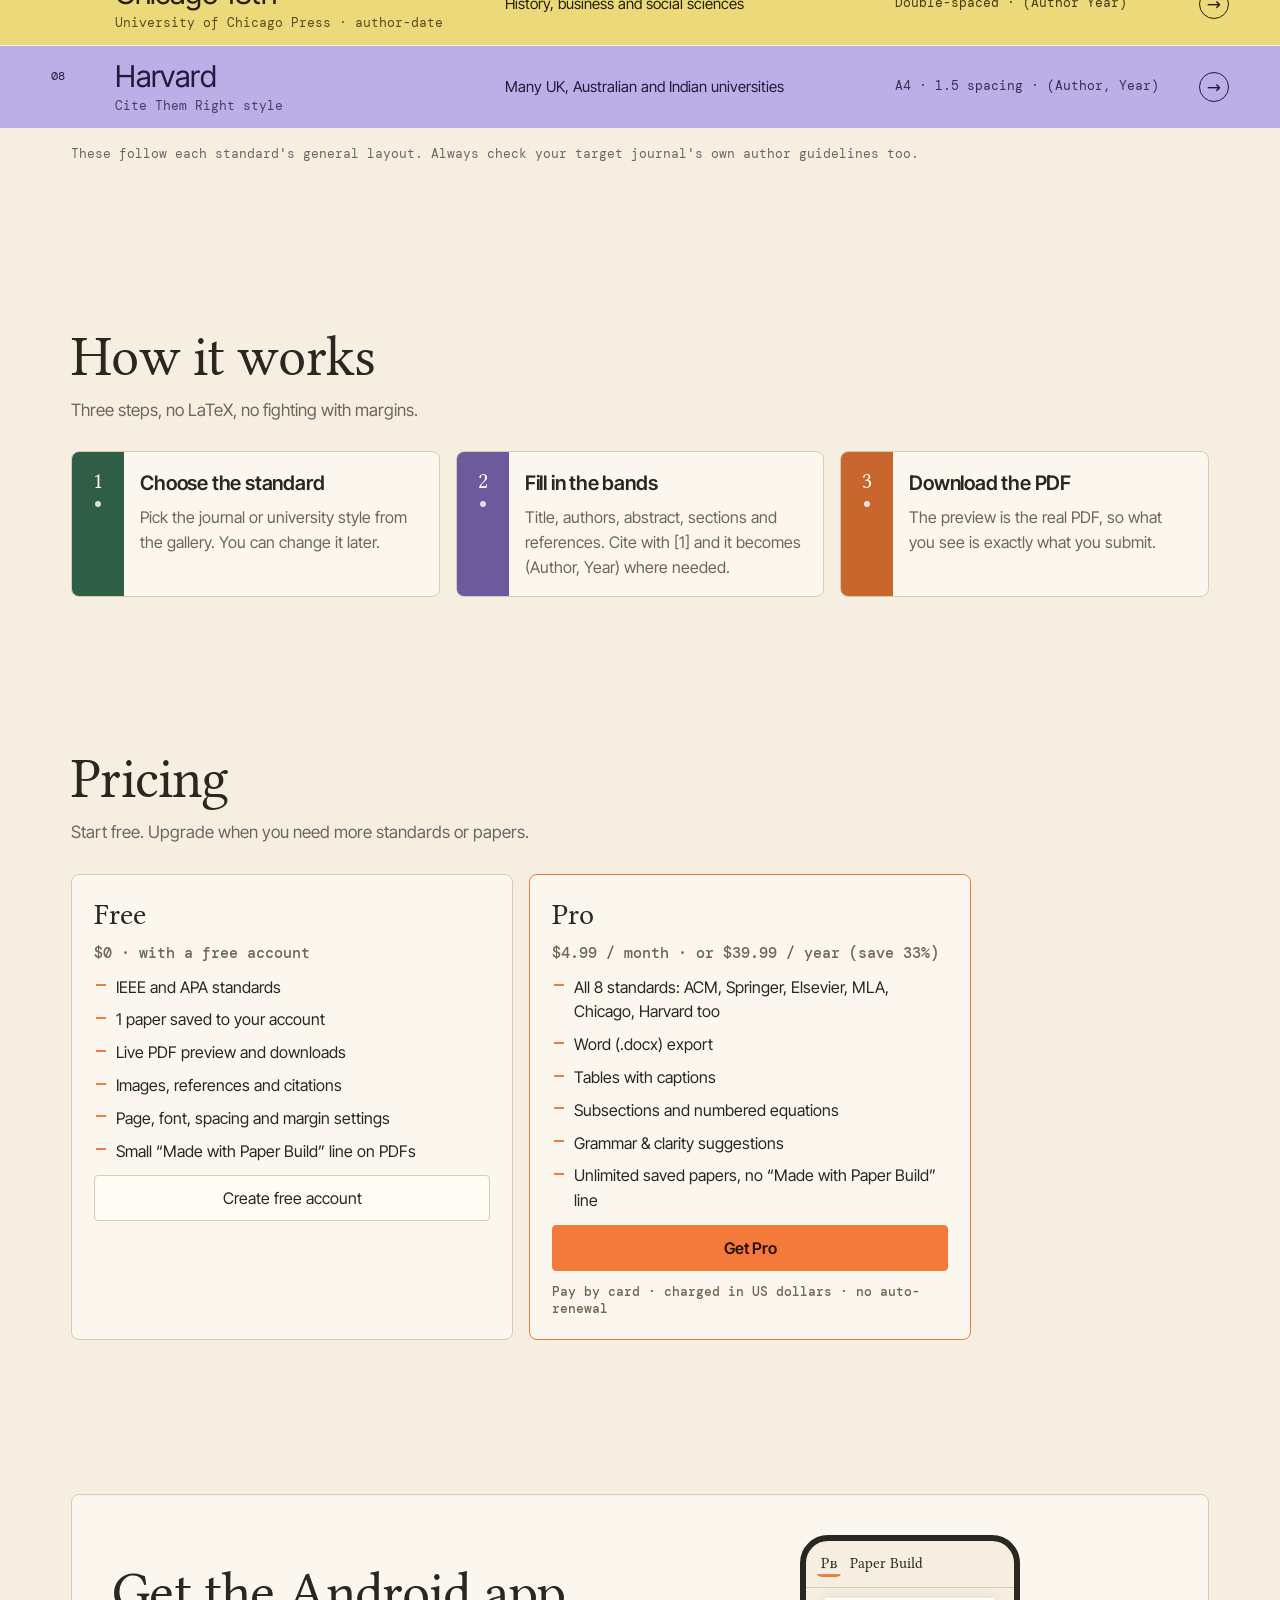
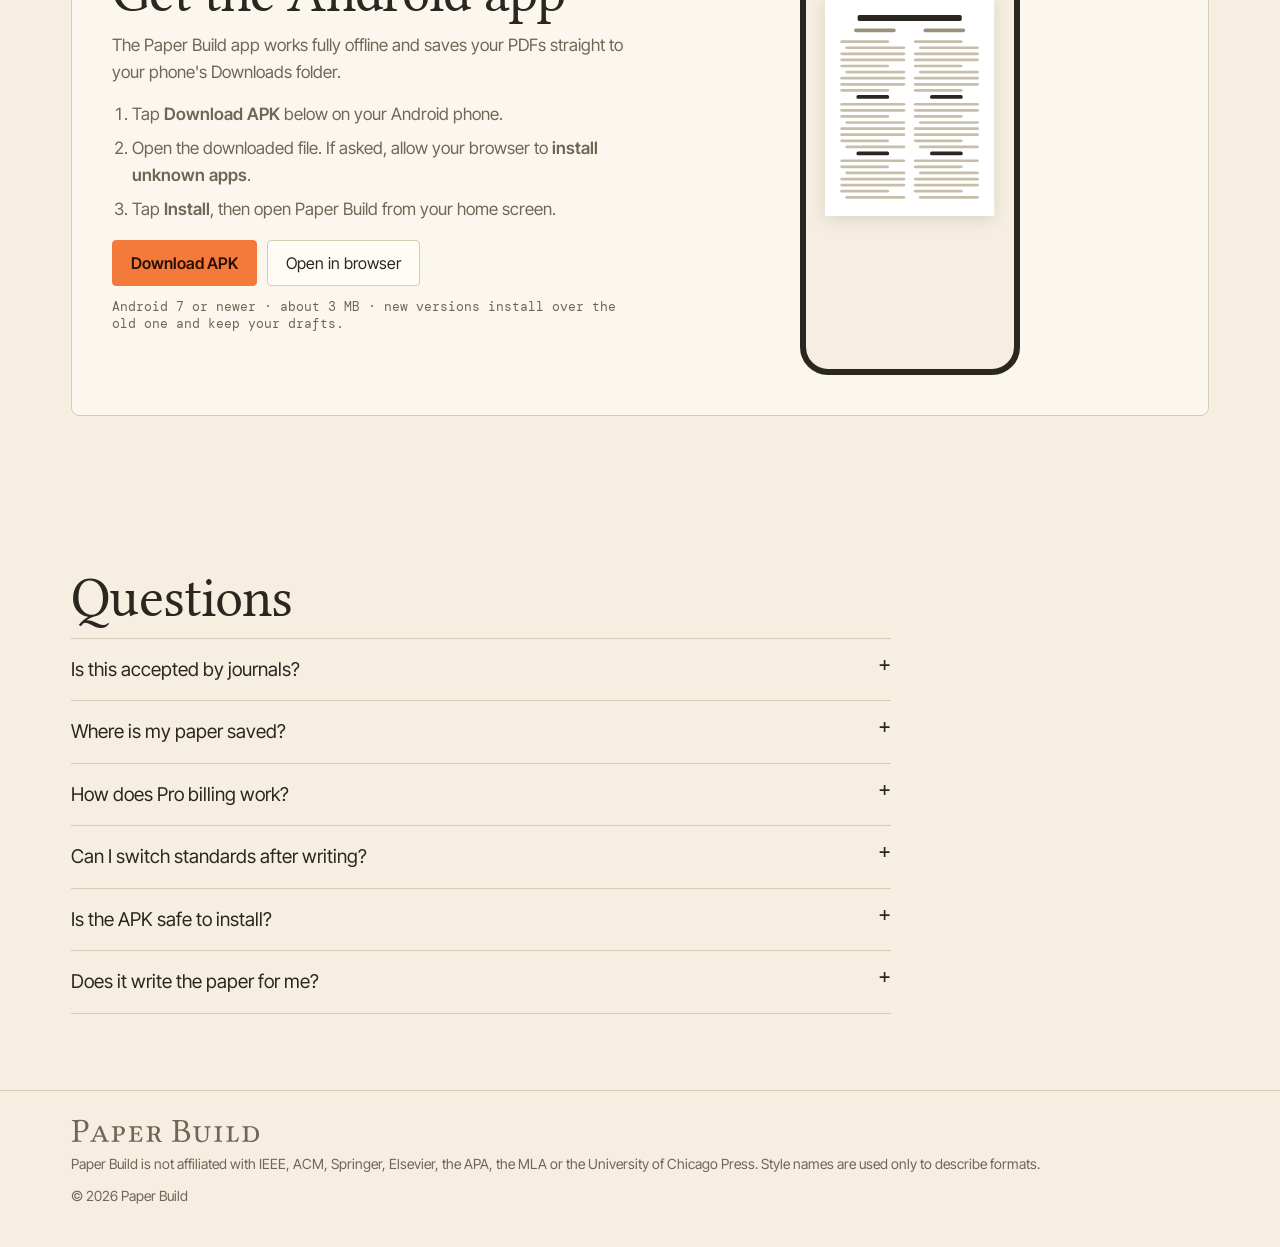
==== commit e46da9a1: "Pro features: Word export, tables, subsections, equations, grammar check; sign-up page; admin and US" ====
--- a/index.html
+++ b/index.html
@@ -108,7 +108,7 @@
   <a class="logo" href="index.html" aria-label="Paper Build home"><svg viewBox="-12 -676 5588 710" role="img" aria-label="Paper Build"><path fill="currentColor" d="M104 -523V-122C104 -39 87 -34 17 -31C11 -25 11 -4 17 2C62 1 111 0 147 0C182 0 241 1 291 2C297 -4 297 -25 291 -31C213 -35 189 -39 189 -122V-292C211 -285 235 -282 270 -282C452 -282 507 -401 507 -486C507 -545 468 -652 283 -652C245 -652 186 -645 146 -645C109 -645 57 -646 17 -647C11 -641 11 -620 17 -614C87 -611 104 -606 104 -523ZM189 -554C189 -583 204 -618 276 -618C345 -618 414 -595 414 -468C414 -360 362 -316 265 -316C240 -316 200 -318 189 -321Z M651 -105C631 -61 619 -36 566 -31C560 -25 560 -4 566 2C584 1 606 0 632 0C659 0 697 1 728 2C734 -4 734 -25 728 -31C674 -35 667 -48 690 -98L709 -141C712 -149 715 -152 731 -152H918L939 -98C961 -44 962 -36 908 -31C902 -25 902 -4 908 2C943 1 982 0 1014 0C1044 0 1073 1 1102 2C1108 -4 1108 -25 1102 -31C1049 -38 1046 -46 1022 -104L868 -481C853 -473 834 -465 814 -462ZM906 -186H755C735 -186 737 -199 745 -219L819 -388L826 -389Z M1346 -122V-196C1364 -188 1384 -184 1409 -184C1543 -184 1584 -280 1584 -340C1584 -392 1554 -462 1412 -462C1375 -462 1333 -460 1306 -460C1277 -460 1235 -461 1195 -462C1189 -456 1189 -435 1195 -429C1256 -425 1267 -421 1267 -338V-122C1267 -39 1256 -36 1195 -31C1189 -25 1189 -4 1195 2C1228 1 1263 0 1307 0C1350 0 1385 1 1418 2C1424 -4 1424 -25 1418 -31C1357 -35 1346 -39 1346 -122ZM1346 -384C1346 -416 1358 -429 1406 -429C1465 -429 1497 -398 1497 -328C1497 -256 1471 -217 1411 -217C1391 -217 1366 -220 1346 -228Z M1911 -225C1977 -225 1978 -206 1980 -169C1985 -164 2003 -164 2008 -169C2007 -192 2006 -226 2006 -242C2006 -256 2007 -288 2008 -313C2003 -318 1985 -318 1980 -313C1978 -268 1976 -257 1911 -257H1854V-399C1854 -416 1867 -427 1886 -427H1943C2025 -427 2038 -394 2056 -337C2066 -336 2075 -338 2083 -342C2079 -376 2067 -454 2065 -461C2065 -463 2064 -464 2062 -464C2048 -461 2038 -460 2021 -460H1814C1785 -460 1739 -461 1703 -462C1697 -456 1697 -435 1703 -429C1764 -425 1775 -421 1775 -338V-122C1775 -39 1764 -36 1703 -31C1697 -25 1697 -4 1703 2C1739 1 1783 0 1815 0H1969C2009 0 2075 2 2075 2C2087 -39 2098 -94 2105 -136C2096 -141 2088 -143 2077 -140C2061 -81 2032 -31 1949 -31H1906C1864 -31 1854 -42 1854 -75V-225Z M2376 -122V-209H2431C2469 -209 2483 -176 2496 -139L2518 -79C2541 -17 2575 7 2618 7C2633 7 2664 4 2681 0C2684 -10 2682 -20 2675 -28C2639 -28 2620 -34 2600 -86L2571 -161C2559 -192 2547 -209 2534 -222V-224C2568 -236 2619 -277 2619 -346C2619 -429 2567 -464 2448 -464C2423 -464 2366 -460 2336 -460C2307 -460 2265 -461 2225 -462C2219 -456 2219 -435 2225 -429C2286 -425 2297 -421 2297 -338V-122C2297 -39 2286 -36 2225 -31C2219 -25 2219 -4 2225 2C2263 1 2304 0 2337 0C2368 0 2401 1 2433 2C2439 -4 2439 -25 2433 -31C2386 -34 2376 -39 2376 -122ZM2532 -346C2532 -267 2509 -238 2420 -238H2376V-368C2376 -421 2386 -431 2442 -431C2512 -431 2532 -406 2532 -346Z M3114.0 -645C3078.0 -645 3024.0 -646 2985.0 -647C2979.0 -641 2979.0 -620 2985.0 -614C3055.0 -611 3072.0 -606 3072.0 -523V-122C3072.0 -39 3055.0 -34 2985.0 -31C2979.0 -25 2979.0 -4 2985.0 2C3024.0 1 3078.0 0 3115.0 0C3151.0 0 3177.0 2 3261.0 2C3460.0 2 3513.0 -98 3513.0 -184C3513.0 -280 3446.0 -335 3359.0 -360V-362C3409.0 -387 3454.0 -439 3454.0 -493C3454.0 -560 3425.0 -647 3239.0 -647C3204.0 -647 3150.0 -645 3114.0 -645ZM3157.0 -332H3226.0C3363.0 -332 3420.0 -255 3420.0 -165C3420.0 -92 3392.0 -31 3240.0 -31C3170.0 -31 3157.0 -57 3157.0 -118ZM3157.0 -550C3157.0 -603 3157.0 -613 3244.0 -613C3300.0 -613 3373.0 -583 3373.0 -481C3373.0 -396 3314.0 -366 3231.0 -366H3157.0Z M4004.0 -338V-211C4004.0 -125 4004.0 -31 3872.0 -31C3773.0 -31 3752.0 -109 3752.0 -202V-338C3752.0 -421 3763.0 -424 3824.0 -429C3830.0 -435 3830.0 -456 3824.0 -462C3785.0 -461 3745.0 -460 3712.0 -460C3676.0 -460 3637.0 -461 3601.0 -462C3595.0 -456 3595.0 -435 3601.0 -429C3662.0 -425 3673.0 -421 3673.0 -338V-181C3673.0 -31 3746.0 10 3855.0 10C4010.0 10 4051.0 -78 4051.0 -224V-338C4051.0 -421 4062.0 -424 4123.0 -429C4129.0 -435 4129.0 -456 4123.0 -462C4093.0 -461 4057.0 -460 4027.0 -460C3997.0 -460 3962.0 -461 3932.0 -462C3926.0 -456 3926.0 -435 3932.0 -429C3993.0 -425 4004.0 -421 4004.0 -338Z M4385.0 -338C4385.0 -421 4396.0 -424 4457.0 -429C4463.0 -435 4463.0 -456 4457.0 -462C4419.0 -461 4376.0 -460 4345.0 -460C4315.0 -460 4273.0 -461 4234.0 -462C4228.0 -456 4228.0 -435 4234.0 -429C4295.0 -425 4306.0 -421 4306.0 -338V-122C4306.0 -39 4295.0 -36 4234.0 -31C4228.0 -25 4228.0 -4 4234.0 2C4271.0 1 4312.0 0 4346.0 0C4378.0 0 4422.0 1 4457.0 2C4463.0 -4 4463.0 -25 4457.0 -31C4396.0 -35 4385.0 -39 4385.0 -122Z M4925.0 0C4925.0 0 4948.0 -96 4955.0 -138C4946.0 -143 4938.0 -145 4927.0 -142C4911.0 -83 4882.0 -34 4819.0 -34H4774.0C4751.0 -34 4737.0 -50 4737.0 -69V-338C4737.0 -421 4748.0 -424 4809.0 -429C4815.0 -435 4815.0 -456 4809.0 -462C4772.0 -461 4731.0 -460 4697.0 -460C4666.0 -460 4623.0 -461 4586.0 -462C4580.0 -456 4580.0 -435 4586.0 -429C4647.0 -425 4658.0 -421 4658.0 -338V-122C4658.0 -39 4656.0 -34 4586.0 -31C4580.0 -25 4580.0 -4 4586.0 2C4635.0 1 4701.0 0 4701.0 0Z M5170.0 -460C5143.0 -460 5098.0 -461 5059.0 -462C5053.0 -456 5053.0 -435 5059.0 -429C5120.0 -425 5131.0 -421 5131.0 -338V-122C5131.0 -39 5120.0 -36 5059.0 -31C5053.0 -25 5053.0 -4 5059.0 2C5097.0 1 5142.0 0 5171.0 0C5197.0 0 5237.0 2 5317.0 2C5428.0 2 5552.0 -50 5552.0 -225C5552.0 -358 5470.0 -462 5303.0 -462C5235.0 -462 5199.0 -460 5170.0 -460ZM5210.0 -76V-398C5210.0 -423 5235.0 -429 5274.0 -429C5442.0 -429 5465.0 -312 5465.0 -208C5465.0 -68 5403.0 -31 5293.0 -31C5217.0 -31 5210.0 -48 5210.0 -76Z"/></svg></a>
   <div class="links"><a href="#standards">Standards</a><a class="hide" href="#how">How it works</a><a class="hide" href="#pricing">Pricing</a><a class="web-only" href="#app">App</a></div>
   <button class="btn theme" id="theme" type="button" aria-label="Switch to dark mode"></button>
-  <a class="btn signin" href="app.html#signin">Sign in</a>
+  <a class="btn signin" href="signup.html?mode=signin">Sign in</a>
   <a class="btn cta" href="app.html">Open editor</a>
 </div></nav>
 
@@ -143,8 +143,8 @@
 <section id="pricing" aria-labelledby="prH"><div class="wrap">
   <h2 id="prH">Pricing</h2><p class="lead">Start free. Upgrade when you need more standards or papers.</p>
   <div class="price">
-    <div class="plan"><h3>Free</h3><div class="p">₹0 · with a free account</div><ul><li>IEEE and APA standards</li><li>1 paper saved to your account</li><li>Live PDF preview and downloads</li><li>Images, references and citations</li><li>Page, font, spacing and margin settings</li><li>Small “Made with Paper Build” line on PDFs</li></ul><a class="btn" href="app.html#signin">Create free account</a></div>
-    <div class="plan pro"><h3>Pro</h3><div class="p">₹99 / month · or ₹799 / year (save 33%)</div><ul><li>All 8 standards: ACM, Springer, Elsevier, MLA, Chicago, Harvard too</li><li>Unlimited saved papers</li><li>No “Made with Paper Build” line</li><li>Word export, tables and equations <span class="badge">Coming soon</span></li></ul><a class="btn cta" href="app.html#upgrade">Get Pro</a><div class="p" style="font-size:13px">Pay by UPI, card or net banking · no auto-renewal</div></div>
+    <div class="plan"><h3>Free</h3><div class="p" id="pFree">₹0 · with a free account</div><ul><li>IEEE and APA standards</li><li>1 paper saved to your account</li><li>Live PDF preview and downloads</li><li>Images, references and citations</li><li>Page, font, spacing and margin settings</li><li>Small “Made with Paper Build” line on PDFs</li></ul><a class="btn" href="signup.html">Create free account</a></div>
+    <div class="plan pro"><h3>Pro</h3><div class="p" id="pPro">₹99 / month · or ₹799 / year (save 33%)</div><ul><li>All 8 standards: ACM, Springer, Elsevier, MLA, Chicago, Harvard too</li><li>Word (.docx) export</li><li>Tables with captions</li><li>Subsections and numbered equations</li><li>Grammar &amp; clarity suggestions</li><li>Unlimited saved papers, no “Made with Paper Build” line</li></ul><a class="btn cta" href="signup.html?plan=pro">Get Pro</a><div class="p" style="font-size:13px" id="pPay">Pay by UPI, card or net banking · no auto-renewal</div></div>
   </div>
 </div></section>
 
@@ -166,7 +166,7 @@
   <div class="faq">
     <details><summary>Is this accepted by journals?</summary><p>Paper Build follows the general layout of each standard. Journals and conferences often add their own rules, such as page limits or figure formats, so always read their author guidelines before you submit.</p></details>
     <details><summary>Where is my paper saved?</summary><p>On your device as you type, and in your Paper Build account when you're signed in, so you can open it on your phone or laptop. Free accounts keep 1 paper online; Pro keeps unlimited papers.</p></details>
-    <details><summary>How does Pro billing work?</summary><p>You pay once for a month (₹99) or a year (₹799) through Razorpay. It doesn't renew automatically; when it ends you go back to Free and keep your papers.</p></details>
+    <details><summary>How does Pro billing work?</summary><p id="faqBill">You pay once for a month (₹99) or a year (₹799) through Razorpay. It doesn't renew automatically; when it ends you go back to Free and keep your papers.</p></details>
     <details><summary>Can I switch standards after writing?</summary><p>Yes. Your text stays the same; the layout, headings, citations and reference list are rebuilt for the new standard instantly.</p></details>
     <details class="web-only"><summary>Is the APK safe to install?</summary><p>It's built automatically from this project's public source code on GitHub. Android asks for permission only because it doesn't come from the Play Store. The app asks for no special permissions.</p></details>
     <details><summary>Does it write the paper for me?</summary><p>No. Paper Build formats your own writing. Colleges treat AI-written papers as plagiarism, so the writing stays yours.</p></details>
@@ -193,6 +193,9 @@
  {id:'harvard',name:'Harvard',org:'Cite Them Right style',use:'Many UK, Australian and Indian universities',spec:'A4 · 1.5 spacing · (Author, Year)'}
 ];
 const esc=s=>String(s).replace(/[&<>"']/g,c=>({'&':'&amp;','<':'&lt;','>':'&gt;','"':'&quot;',"'":'&#39;'}[c]));
+{const tz=(()=>{try{return Intl.DateTimeFormat().resolvedOptions().timeZone||''}catch(e){return ''}})();let cur='';try{cur=localStorage.getItem('pb-cur')||''}catch(e){}
+  if(cur!=='INR'&&(cur==='USD'||!/^Asia\/(Kolkata|Calcutta)$/.test(tz))){$('#pFree').textContent='$0 · with a free account';$('#pPro').textContent='$4.99 / month · or $39.99 / year (save 33%)';$('#pPay').textContent='Pay by card · charged in US dollars · no auto-renewal';
+    $('#faqBill').textContent="You pay once for a month ($4.99) or a year ($39.99) through Razorpay. In India it's ₹99 or ₹799. It doesn't renew automatically; when it ends you go back to Free and keep your papers."}}
 $('#bands').innerHTML=STDS.map((s,i)=>`<a class="bandrow c${i%4}" href="app.html?std=${s.id}"><sup>${String(i+1).padStart(2,'0')}</sup><b>${esc(s.name)}<small>${esc(s.org)}</small></b><span class="u">${esc(s.use)}</span><span class="s">${esc(s.spec)}</span><span class="go" aria-hidden="true">→</span></a>`).join('');
 
 function thumb(t){const w=100,h=Math.round(w*t.r),L=[];const m=t.narrow?20:t.student?12:9,cw=w-2*m;let y=t.student?h*0.3:10;
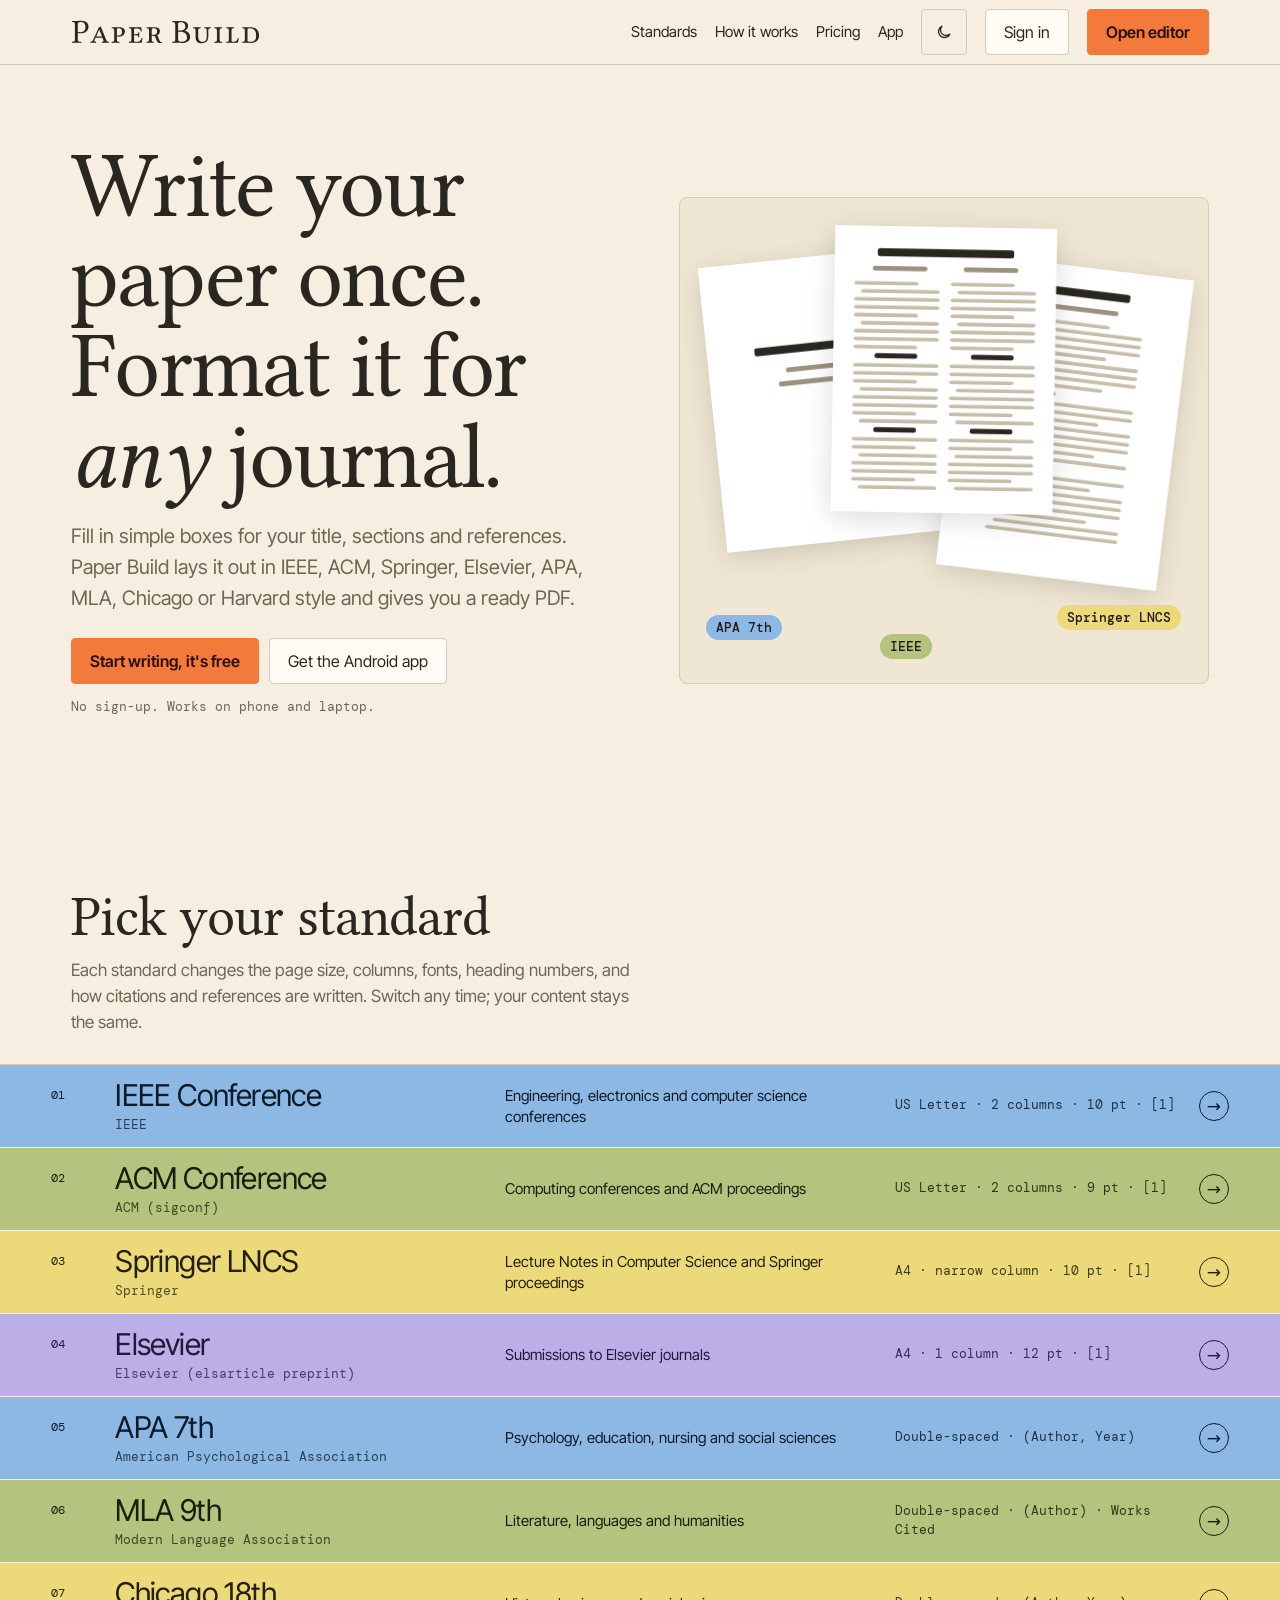
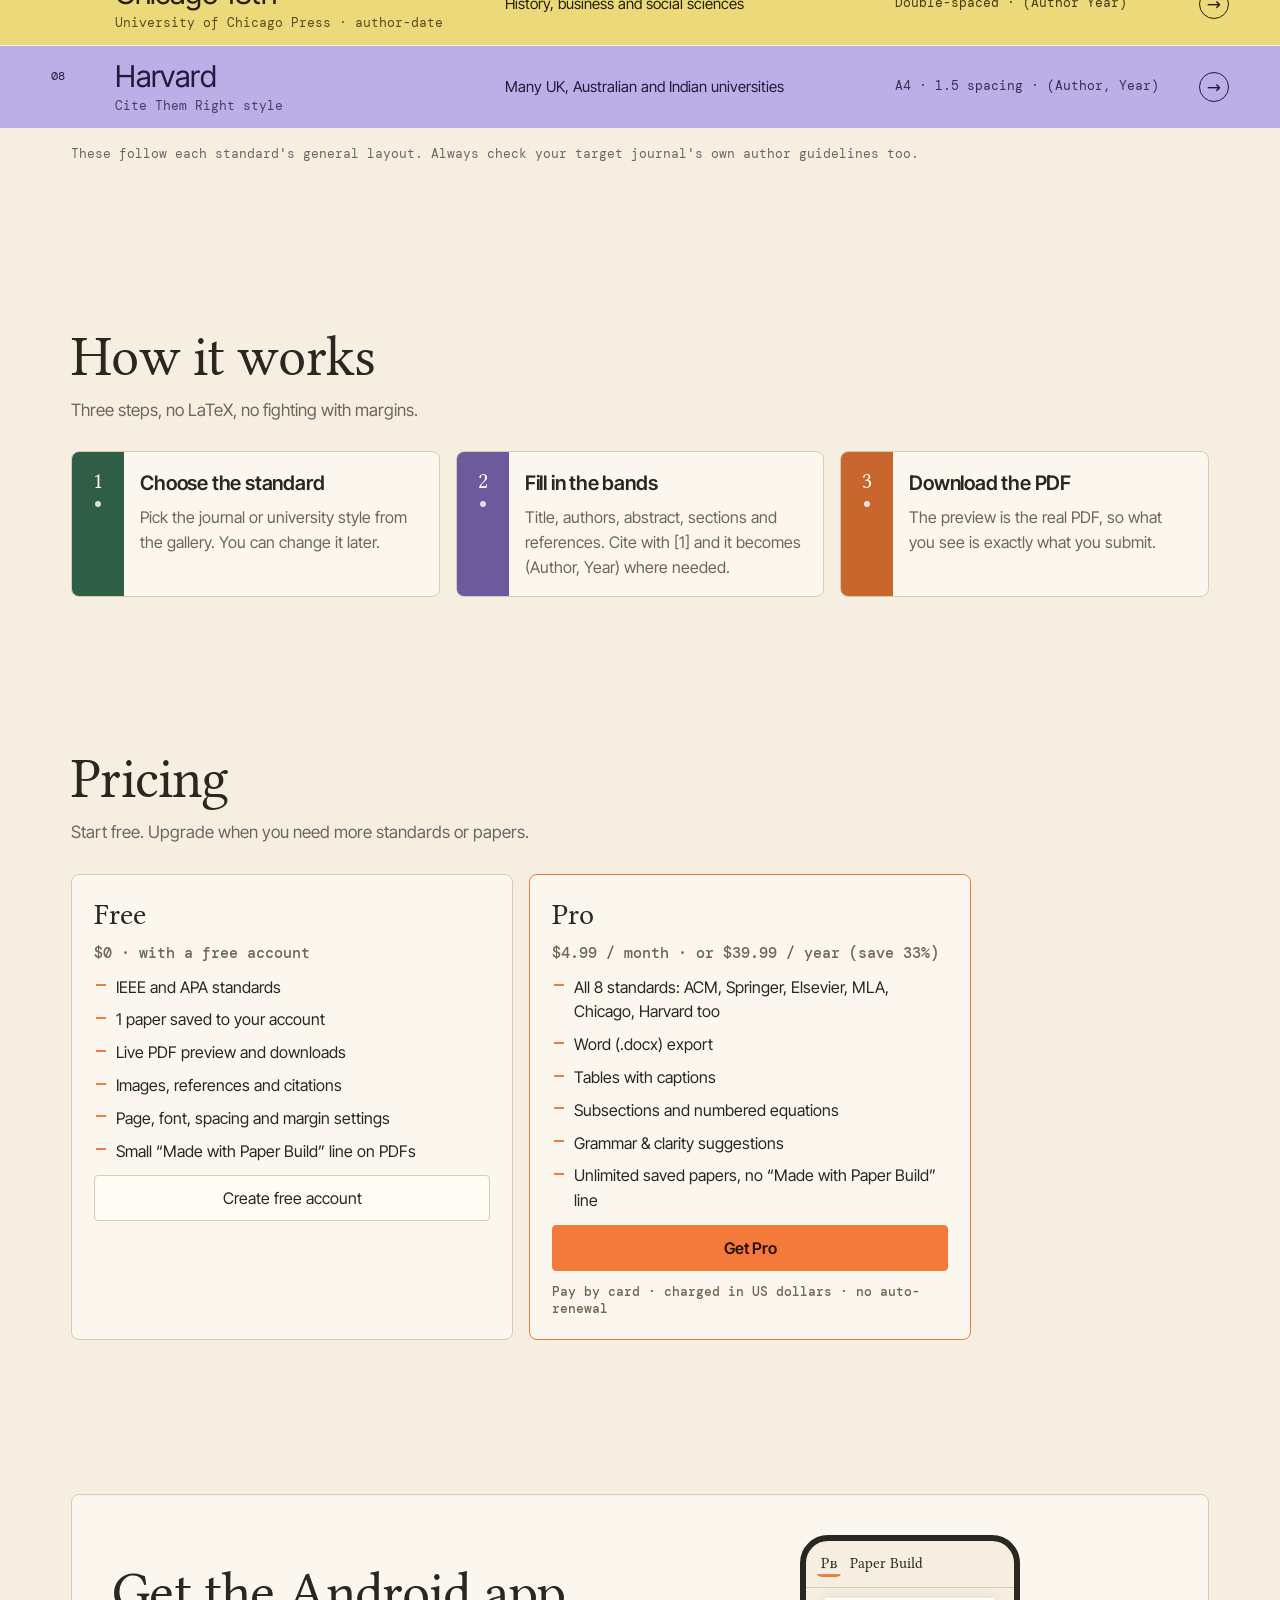
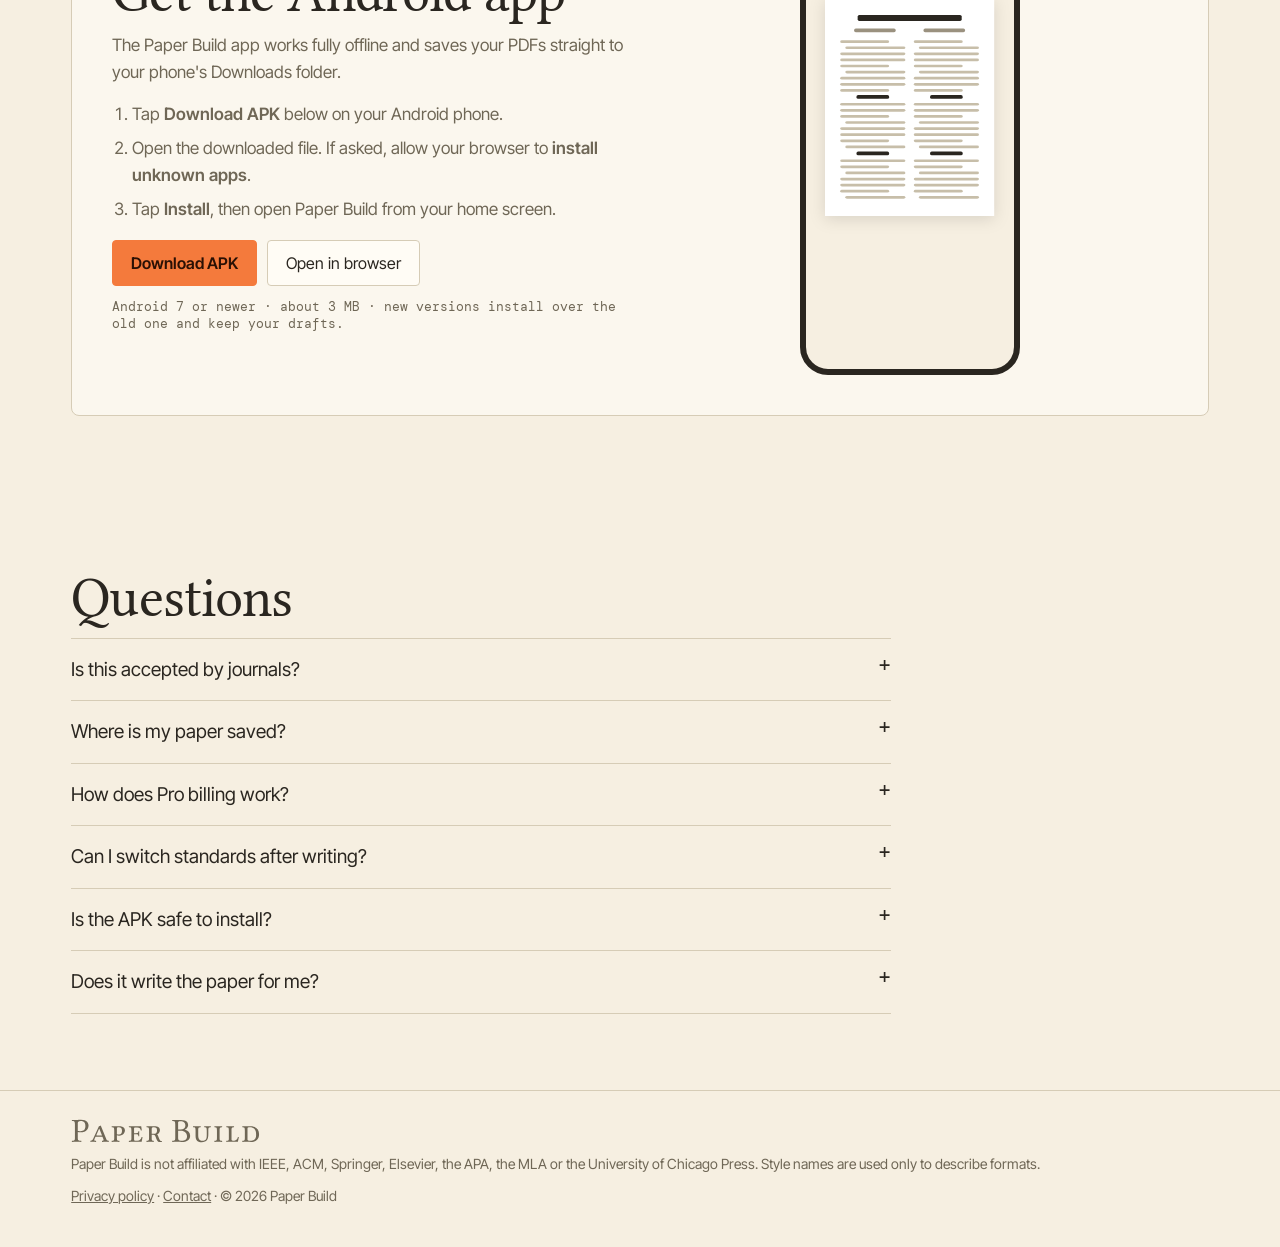
==== commit a8978c25: "Add privacy policy page Co-Authored-By: Claude Opus 5.5 <noreply@anthropic.com> Claude-Session: http" ====
--- a/index.html
+++ b/index.html
@@ -176,7 +176,7 @@
 <footer><div class="wrap">
   <div class="logo" style="color:var(--mute)"><svg viewBox="-12 -676 5588 710" role="img" aria-label="Paper Build"><path fill="currentColor" d="M104 -523V-122C104 -39 87 -34 17 -31C11 -25 11 -4 17 2C62 1 111 0 147 0C182 0 241 1 291 2C297 -4 297 -25 291 -31C213 -35 189 -39 189 -122V-292C211 -285 235 -282 270 -282C452 -282 507 -401 507 -486C507 -545 468 -652 283 -652C245 -652 186 -645 146 -645C109 -645 57 -646 17 -647C11 -641 11 -620 17 -614C87 -611 104 -606 104 -523ZM189 -554C189 -583 204 -618 276 -618C345 -618 414 -595 414 -468C414 -360 362 -316 265 -316C240 -316 200 -318 189 -321Z M651 -105C631 -61 619 -36 566 -31C560 -25 560 -4 566 2C584 1 606 0 632 0C659 0 697 1 728 2C734 -4 734 -25 728 -31C674 -35 667 -48 690 -98L709 -141C712 -149 715 -152 731 -152H918L939 -98C961 -44 962 -36 908 -31C902 -25 902 -4 908 2C943 1 982 0 1014 0C1044 0 1073 1 1102 2C1108 -4 1108 -25 1102 -31C1049 -38 1046 -46 1022 -104L868 -481C853 -473 834 -465 814 -462ZM906 -186H755C735 -186 737 -199 745 -219L819 -388L826 -389Z M1346 -122V-196C1364 -188 1384 -184 1409 -184C1543 -184 1584 -280 1584 -340C1584 -392 1554 -462 1412 -462C1375 -462 1333 -460 1306 -460C1277 -460 1235 -461 1195 -462C1189 -456 1189 -435 1195 -429C1256 -425 1267 -421 1267 -338V-122C1267 -39 1256 -36 1195 -31C1189 -25 1189 -4 1195 2C1228 1 1263 0 1307 0C1350 0 1385 1 1418 2C1424 -4 1424 -25 1418 -31C1357 -35 1346 -39 1346 -122ZM1346 -384C1346 -416 1358 -429 1406 -429C1465 -429 1497 -398 1497 -328C1497 -256 1471 -217 1411 -217C1391 -217 1366 -220 1346 -228Z M1911 -225C1977 -225 1978 -206 1980 -169C1985 -164 2003 -164 2008 -169C2007 -192 2006 -226 2006 -242C2006 -256 2007 -288 2008 -313C2003 -318 1985 -318 1980 -313C1978 -268 1976 -257 1911 -257H1854V-399C1854 -416 1867 -427 1886 -427H1943C2025 -427 2038 -394 2056 -337C2066 -336 2075 -338 2083 -342C2079 -376 2067 -454 2065 -461C2065 -463 2064 -464 2062 -464C2048 -461 2038 -460 2021 -460H1814C1785 -460 1739 -461 1703 -462C1697 -456 1697 -435 1703 -429C1764 -425 1775 -421 1775 -338V-122C1775 -39 1764 -36 1703 -31C1697 -25 1697 -4 1703 2C1739 1 1783 0 1815 0H1969C2009 0 2075 2 2075 2C2087 -39 2098 -94 2105 -136C2096 -141 2088 -143 2077 -140C2061 -81 2032 -31 1949 -31H1906C1864 -31 1854 -42 1854 -75V-225Z M2376 -122V-209H2431C2469 -209 2483 -176 2496 -139L2518 -79C2541 -17 2575 7 2618 7C2633 7 2664 4 2681 0C2684 -10 2682 -20 2675 -28C2639 -28 2620 -34 2600 -86L2571 -161C2559 -192 2547 -209 2534 -222V-224C2568 -236 2619 -277 2619 -346C2619 -429 2567 -464 2448 -464C2423 -464 2366 -460 2336 -460C2307 -460 2265 -461 2225 -462C2219 -456 2219 -435 2225 -429C2286 -425 2297 -421 2297 -338V-122C2297 -39 2286 -36 2225 -31C2219 -25 2219 -4 2225 2C2263 1 2304 0 2337 0C2368 0 2401 1 2433 2C2439 -4 2439 -25 2433 -31C2386 -34 2376 -39 2376 -122ZM2532 -346C2532 -267 2509 -238 2420 -238H2376V-368C2376 -421 2386 -431 2442 -431C2512 -431 2532 -406 2532 -346Z M3114.0 -645C3078.0 -645 3024.0 -646 2985.0 -647C2979.0 -641 2979.0 -620 2985.0 -614C3055.0 -611 3072.0 -606 3072.0 -523V-122C3072.0 -39 3055.0 -34 2985.0 -31C2979.0 -25 2979.0 -4 2985.0 2C3024.0 1 3078.0 0 3115.0 0C3151.0 0 3177.0 2 3261.0 2C3460.0 2 3513.0 -98 3513.0 -184C3513.0 -280 3446.0 -335 3359.0 -360V-362C3409.0 -387 3454.0 -439 3454.0 -493C3454.0 -560 3425.0 -647 3239.0 -647C3204.0 -647 3150.0 -645 3114.0 -645ZM3157.0 -332H3226.0C3363.0 -332 3420.0 -255 3420.0 -165C3420.0 -92 3392.0 -31 3240.0 -31C3170.0 -31 3157.0 -57 3157.0 -118ZM3157.0 -550C3157.0 -603 3157.0 -613 3244.0 -613C3300.0 -613 3373.0 -583 3373.0 -481C3373.0 -396 3314.0 -366 3231.0 -366H3157.0Z M4004.0 -338V-211C4004.0 -125 4004.0 -31 3872.0 -31C3773.0 -31 3752.0 -109 3752.0 -202V-338C3752.0 -421 3763.0 -424 3824.0 -429C3830.0 -435 3830.0 -456 3824.0 -462C3785.0 -461 3745.0 -460 3712.0 -460C3676.0 -460 3637.0 -461 3601.0 -462C3595.0 -456 3595.0 -435 3601.0 -429C3662.0 -425 3673.0 -421 3673.0 -338V-181C3673.0 -31 3746.0 10 3855.0 10C4010.0 10 4051.0 -78 4051.0 -224V-338C4051.0 -421 4062.0 -424 4123.0 -429C4129.0 -435 4129.0 -456 4123.0 -462C4093.0 -461 4057.0 -460 4027.0 -460C3997.0 -460 3962.0 -461 3932.0 -462C3926.0 -456 3926.0 -435 3932.0 -429C3993.0 -425 4004.0 -421 4004.0 -338Z M4385.0 -338C4385.0 -421 4396.0 -424 4457.0 -429C4463.0 -435 4463.0 -456 4457.0 -462C4419.0 -461 4376.0 -460 4345.0 -460C4315.0 -460 4273.0 -461 4234.0 -462C4228.0 -456 4228.0 -435 4234.0 -429C4295.0 -425 4306.0 -421 4306.0 -338V-122C4306.0 -39 4295.0 -36 4234.0 -31C4228.0 -25 4228.0 -4 4234.0 2C4271.0 1 4312.0 0 4346.0 0C4378.0 0 4422.0 1 4457.0 2C4463.0 -4 4463.0 -25 4457.0 -31C4396.0 -35 4385.0 -39 4385.0 -122Z M4925.0 0C4925.0 0 4948.0 -96 4955.0 -138C4946.0 -143 4938.0 -145 4927.0 -142C4911.0 -83 4882.0 -34 4819.0 -34H4774.0C4751.0 -34 4737.0 -50 4737.0 -69V-338C4737.0 -421 4748.0 -424 4809.0 -429C4815.0 -435 4815.0 -456 4809.0 -462C4772.0 -461 4731.0 -460 4697.0 -460C4666.0 -460 4623.0 -461 4586.0 -462C4580.0 -456 4580.0 -435 4586.0 -429C4647.0 -425 4658.0 -421 4658.0 -338V-122C4658.0 -39 4656.0 -34 4586.0 -31C4580.0 -25 4580.0 -4 4586.0 2C4635.0 1 4701.0 0 4701.0 0Z M5170.0 -460C5143.0 -460 5098.0 -461 5059.0 -462C5053.0 -456 5053.0 -435 5059.0 -429C5120.0 -425 5131.0 -421 5131.0 -338V-122C5131.0 -39 5120.0 -36 5059.0 -31C5053.0 -25 5053.0 -4 5059.0 2C5097.0 1 5142.0 0 5171.0 0C5197.0 0 5237.0 2 5317.0 2C5428.0 2 5552.0 -50 5552.0 -225C5552.0 -358 5470.0 -462 5303.0 -462C5235.0 -462 5199.0 -460 5170.0 -460ZM5210.0 -76V-398C5210.0 -423 5235.0 -429 5274.0 -429C5442.0 -429 5465.0 -312 5465.0 -208C5465.0 -68 5403.0 -31 5293.0 -31C5217.0 -31 5210.0 -48 5210.0 -76Z"/></svg></div>
   <div>Paper Build is not affiliated with IEEE, ACM, Springer, Elsevier, the APA, the MLA or the University of Chicago Press. Style names are used only to describe formats.</div>
-  <div>© 2026 Paper Build</div>
+  <div><a href="privacy.html">Privacy policy</a> · <a href="mailto:kalpeshkatare010@gmail.com">Contact</a> · © 2026 Paper Build</div>
 </div></footer>
 
 <script>
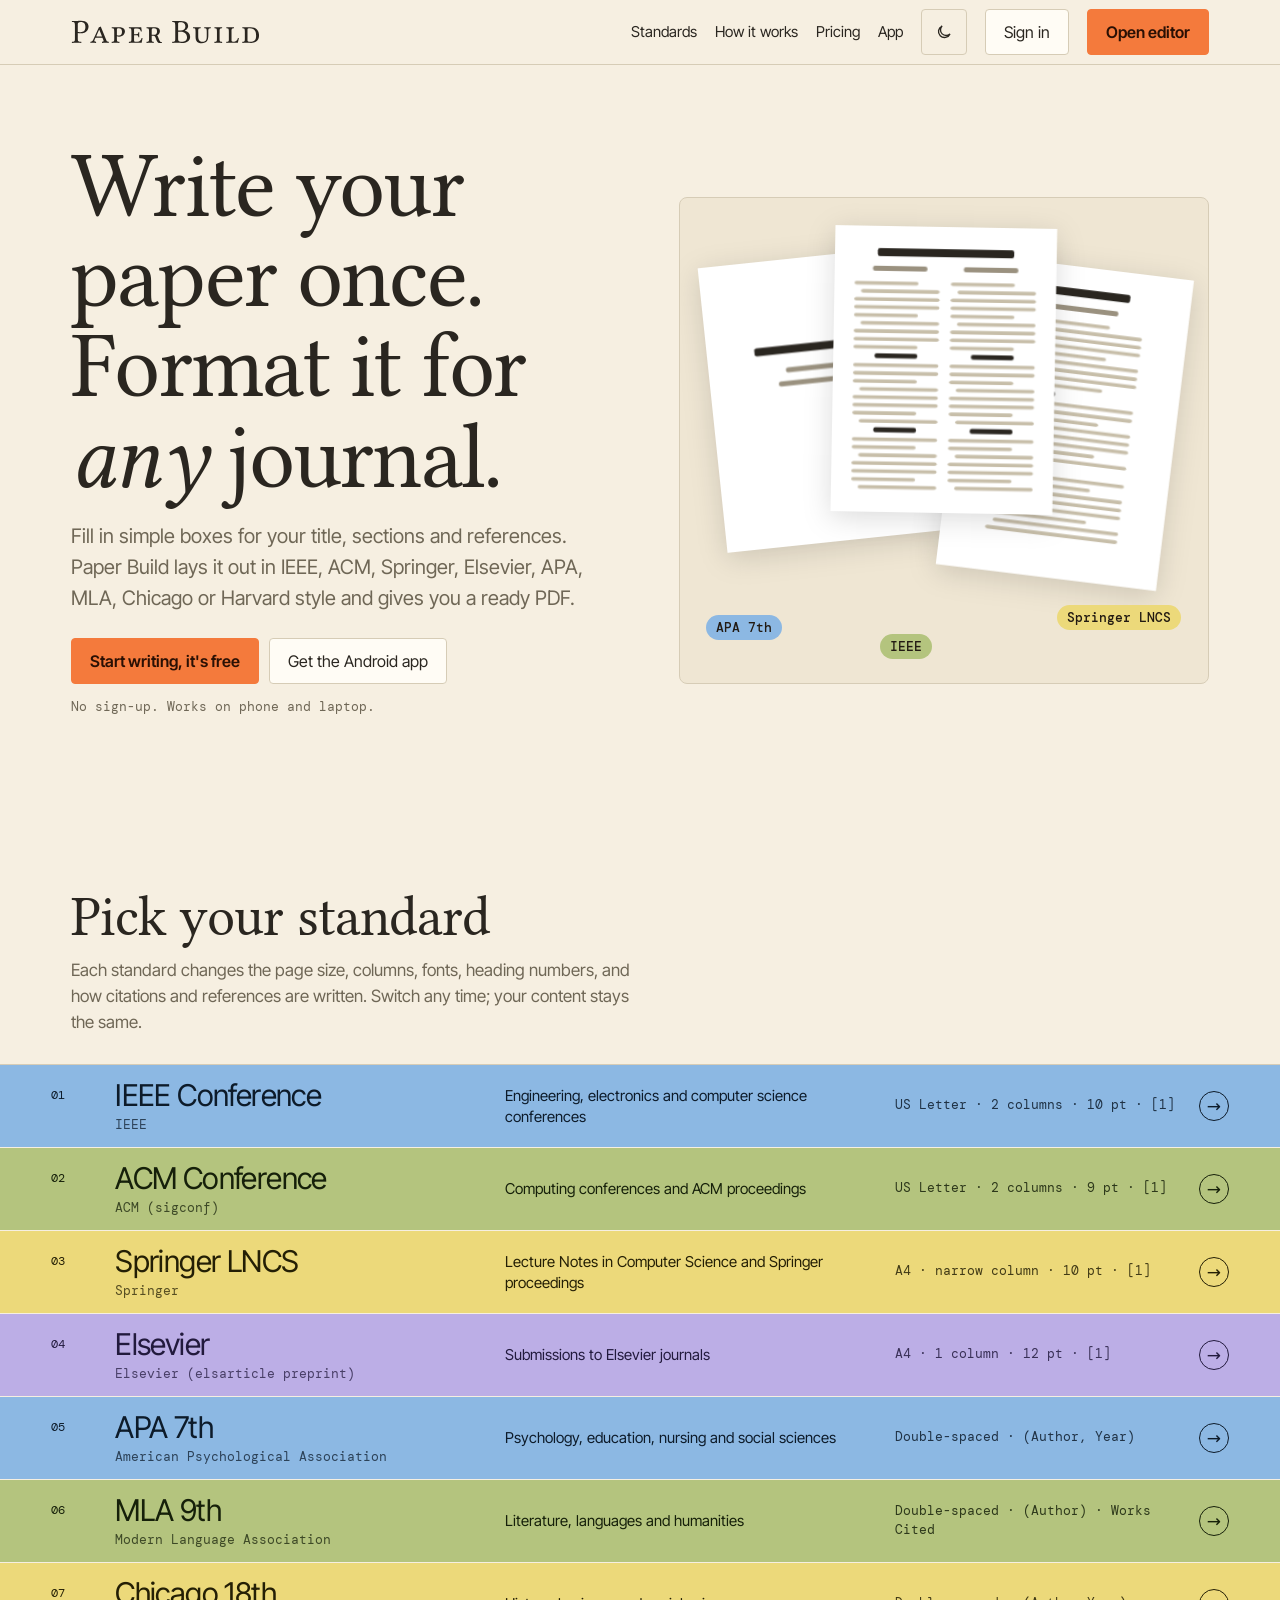
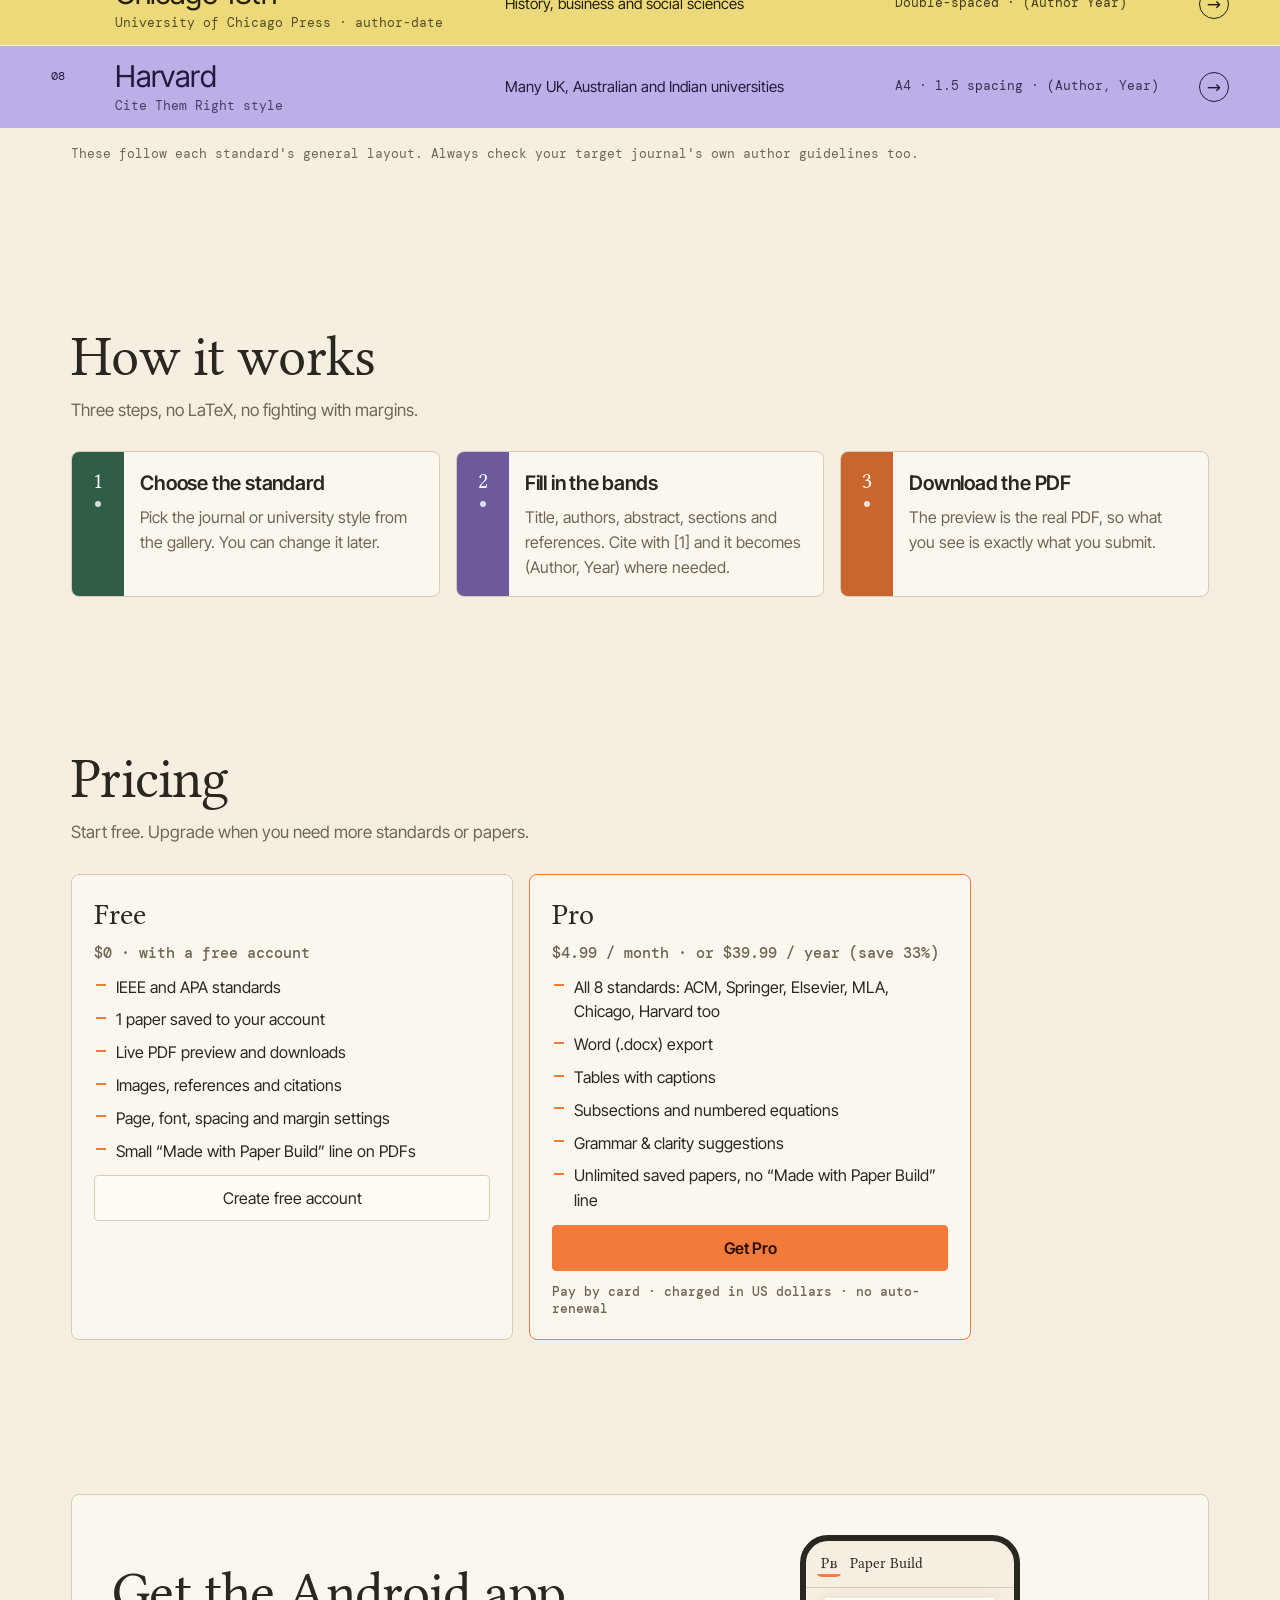
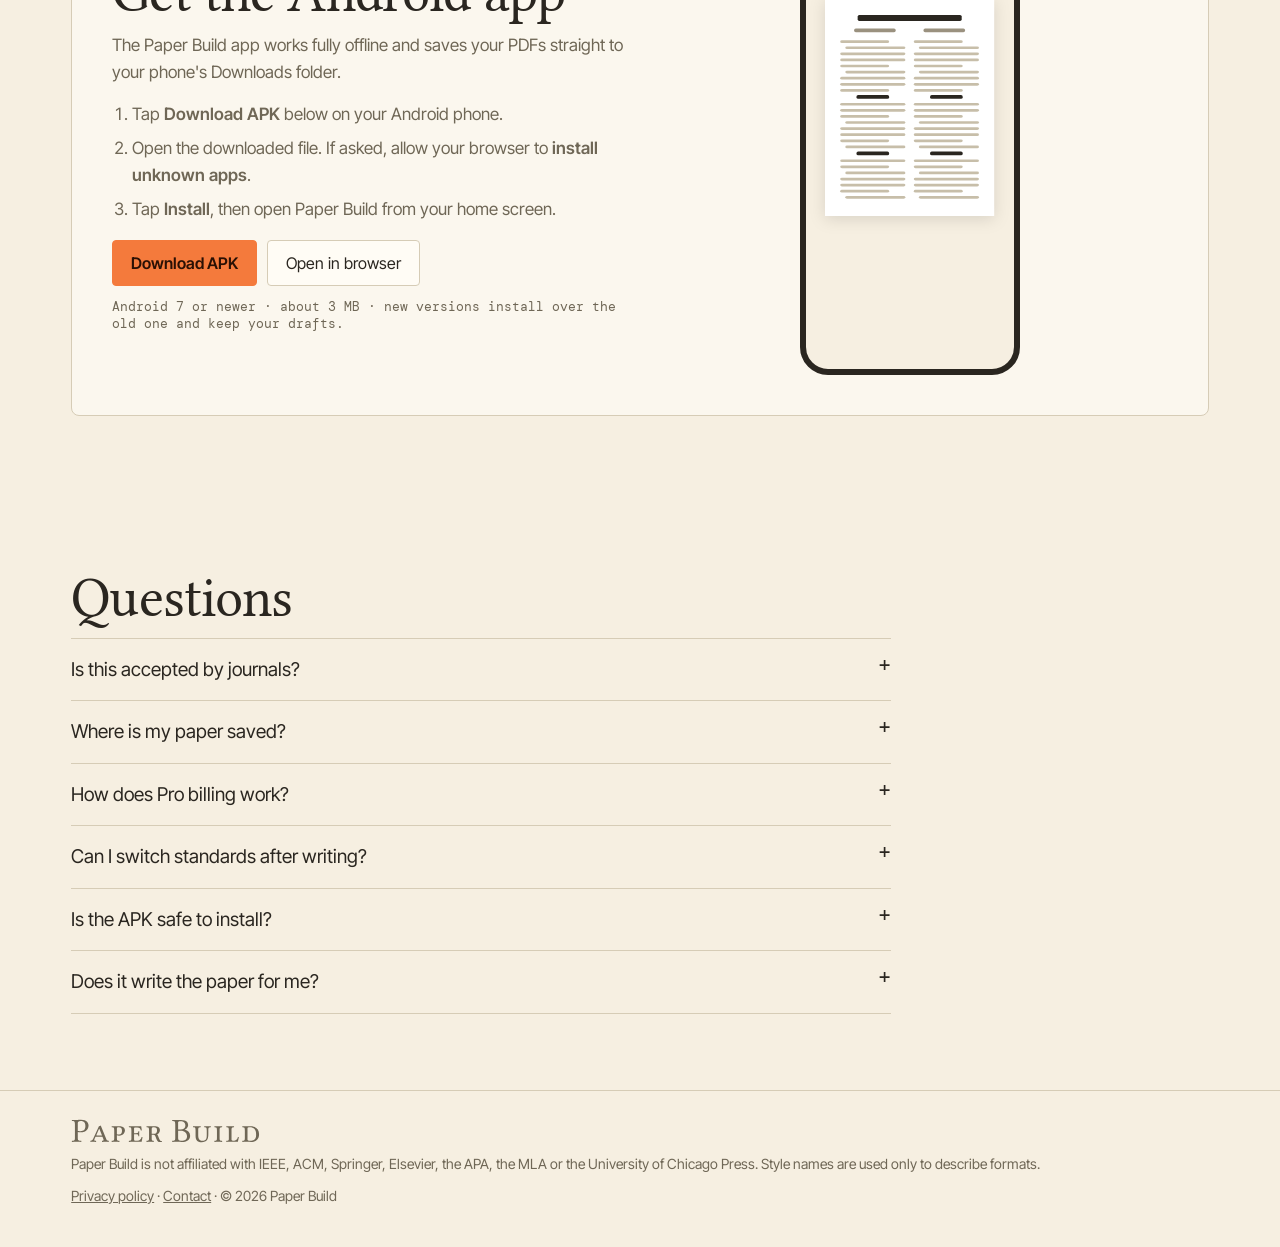
==== commit e4295c67: "Quieter standard picker and subtle motion - Standard is now a slim bar (thumbnail, name, Change); ga" ====
--- a/index.html
+++ b/index.html
@@ -99,6 +99,29 @@
 footer{border-top:var(--bw) solid var(--soft);padding:28px 0 40px;font-size:14px;color:var(--mute)}
 footer .wrap{display:grid;gap:10px}
 @media(prefers-reduced-motion:reduce){.pg,.go{transition:none}}
+/* ---- motion: off when the device asks for reduced motion ---- */
+@media(prefers-reduced-motion:no-preference){
+  .hero h1{animation:up .7s cubic-bezier(.2,.7,.2,1) both}
+  .hero p{animation:up .7s .1s cubic-bezier(.2,.7,.2,1) both}
+  .hero .row,.hero .small{animation:up .7s .18s cubic-bezier(.2,.7,.2,1) both}
+  @keyframes up{from{opacity:0;transform:translateY(16px)}}
+  .pg{animation:deal .9s cubic-bezier(.2,.8,.2,1) both}
+  .pg.a{animation-delay:.25s}.pg.b{animation-delay:.4s}.pg.c{animation-delay:.55s}
+  @keyframes deal{from{opacity:0;translate:0 40px;scale:.92}}
+  .pg.b{animation:deal .9s .4s cubic-bezier(.2,.8,.2,1) both,float 6s 1.6s ease-in-out infinite}
+  @keyframes float{50%{translate:0 -6px}}
+  .pg svg rect.ln{transform-box:fill-box;transform-origin:left center;animation:type .5s cubic-bezier(.3,.7,.3,1) both}
+  @keyframes type{from{transform:scaleX(0)}}
+  .tag{animation:pop .45s cubic-bezier(.3,1.5,.5,1) both}
+  .tag.t1{animation-delay:1.2s}.tag.t2{animation-delay:1.35s}.tag.t3{animation-delay:1.5s}
+  @keyframes pop{from{opacity:0;scale:.6}}
+  .rv{opacity:0;transform:translateY(22px);transition:opacity .7s cubic-bezier(.2,.7,.2,1),transform .7s cubic-bezier(.2,.7,.2,1)}
+  .rv.in{opacity:1;transform:none}
+  .btn{transition:transform .12s ease,background-color .2s,border-color .2s}.btn:active{transform:scale(.97)}
+  .plan{transition:transform .25s ease,box-shadow .25s ease}.plan:hover{transform:translateY(-3px);box-shadow:0 10px 26px rgba(0,0,0,.08)}
+  .step{transition:transform .25s ease}.step:hover{transform:translateY(-3px)}
+}
+
 @media(max-width:900px){.hero .wrap,.app{grid-template-columns:minmax(0,1fr)}.steps{grid-template-columns:minmax(0,1fr)}.bandrow{grid-template-columns:36px minmax(0,1fr) auto}.bandrow .u,.bandrow .s{grid-column:2/3}.bandrow .go{grid-row:1;grid-column:3}.links .hide{display:none}}
 @media(max-width:600px){.price{grid-template-columns:minmax(0,1fr)}.links{display:none}nav.top .wrap{flex-wrap:nowrap;gap:8px}nav.top .logo svg{height:19px}nav.top .cta{padding:0 12px;font-size:15px}nav.top .theme{margin-left:auto}.stack{aspect-ratio:1/1.05}.pg{width:46%}.pg.a{left:3%}.pg.c{left:51%}}
 </style>
@@ -220,6 +243,16 @@
 $('#install').addEventListener('click',inst);$('#install2').addEventListener('click',inst);
 if('serviceWorker' in navigator&&location.protocol==='https:'){navigator.serviceWorker.register('sw.js').catch(()=>{})}
 }
+
+/* motion: typeset the hero pages line by line, and reveal sections as they scroll in */
+if(!(window.matchMedia&&matchMedia('(prefers-reduced-motion: reduce)').matches)){
+  ['#thA','#thB','#thC'].forEach((id,k)=>{const el=document.querySelector(id);if(!el)return;const rs=[...el.querySelectorAll('svg rect')].slice(1);
+    rs.forEach((r,i)=>{r.classList.add('ln');r.style.animationDelay=(0.75+k*.15+i*.018).toFixed(3)+'s'})});
+  const els=document.querySelectorAll('section h2,section .lead,.bandrow,.step,.plan,.app,.faq');
+  els.forEach(e=>e.classList.add('rv'));
+  if('IntersectionObserver' in window){const io=new IntersectionObserver(es=>es.forEach(en=>{if(en.isIntersecting){const t=en.target;const sib=[...t.parentElement.children].filter(x=>x.classList.contains('rv'));t.style.transitionDelay=Math.min(.3,Math.max(0,sib.indexOf(t))*.07)+'s';t.classList.add('in');io.unobserve(t)}}),{rootMargin:'0px 0px -8% 0px'});els.forEach(e=>io.observe(e))}
+  else els.forEach(e=>e.classList.add('in'));
+}
 </script>
 </body>
 </html>
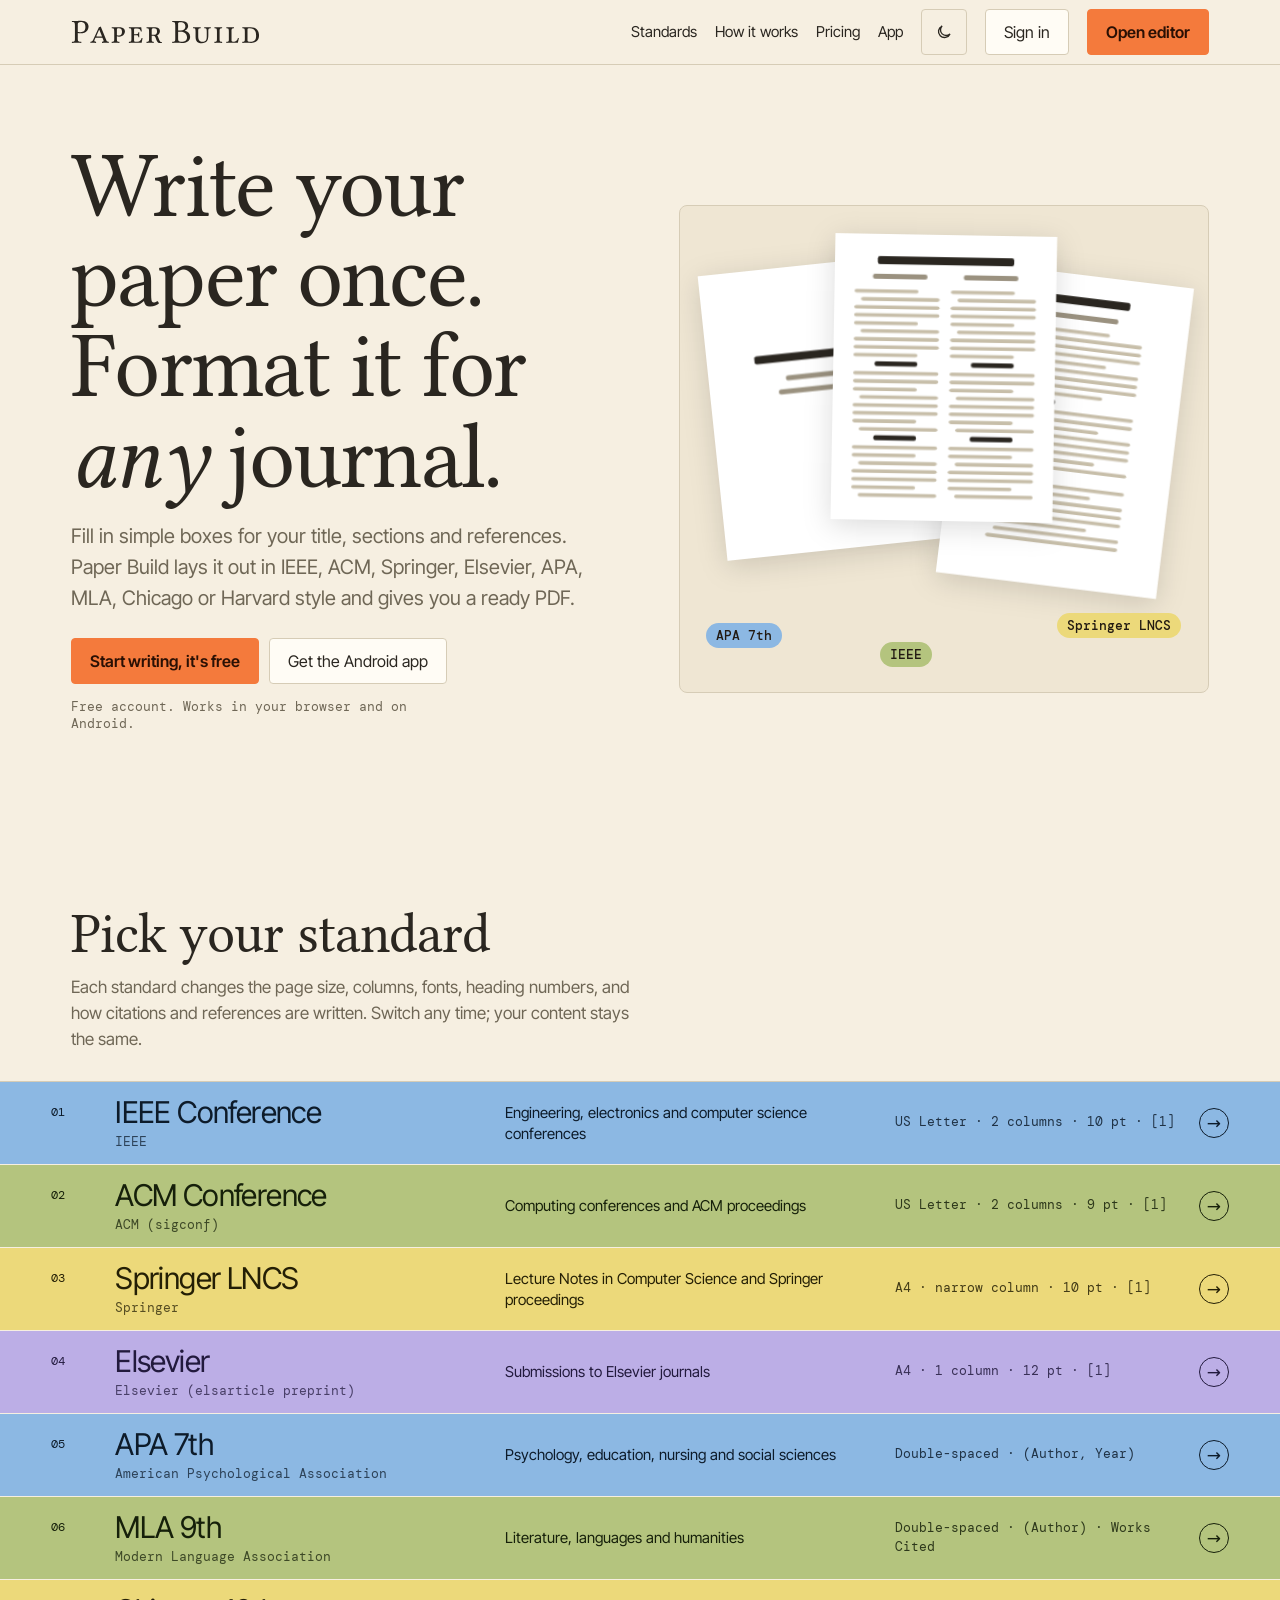
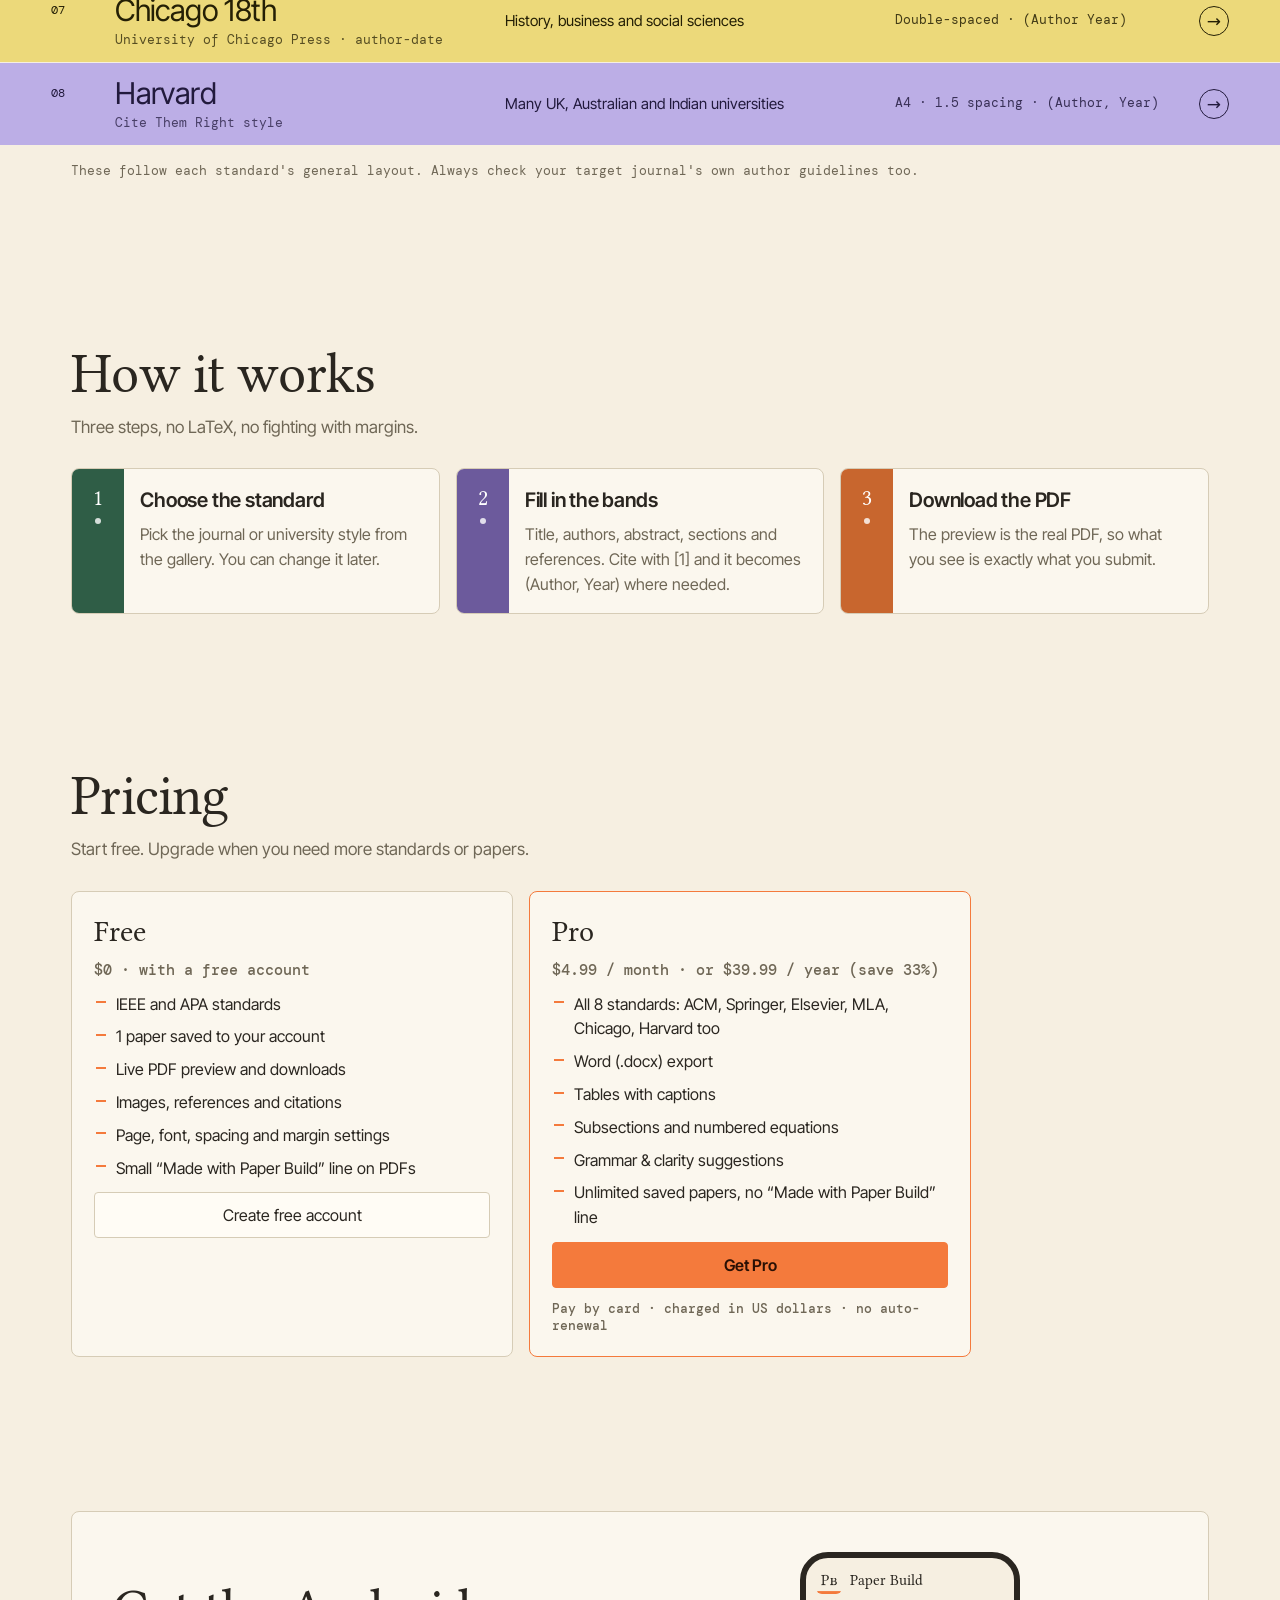
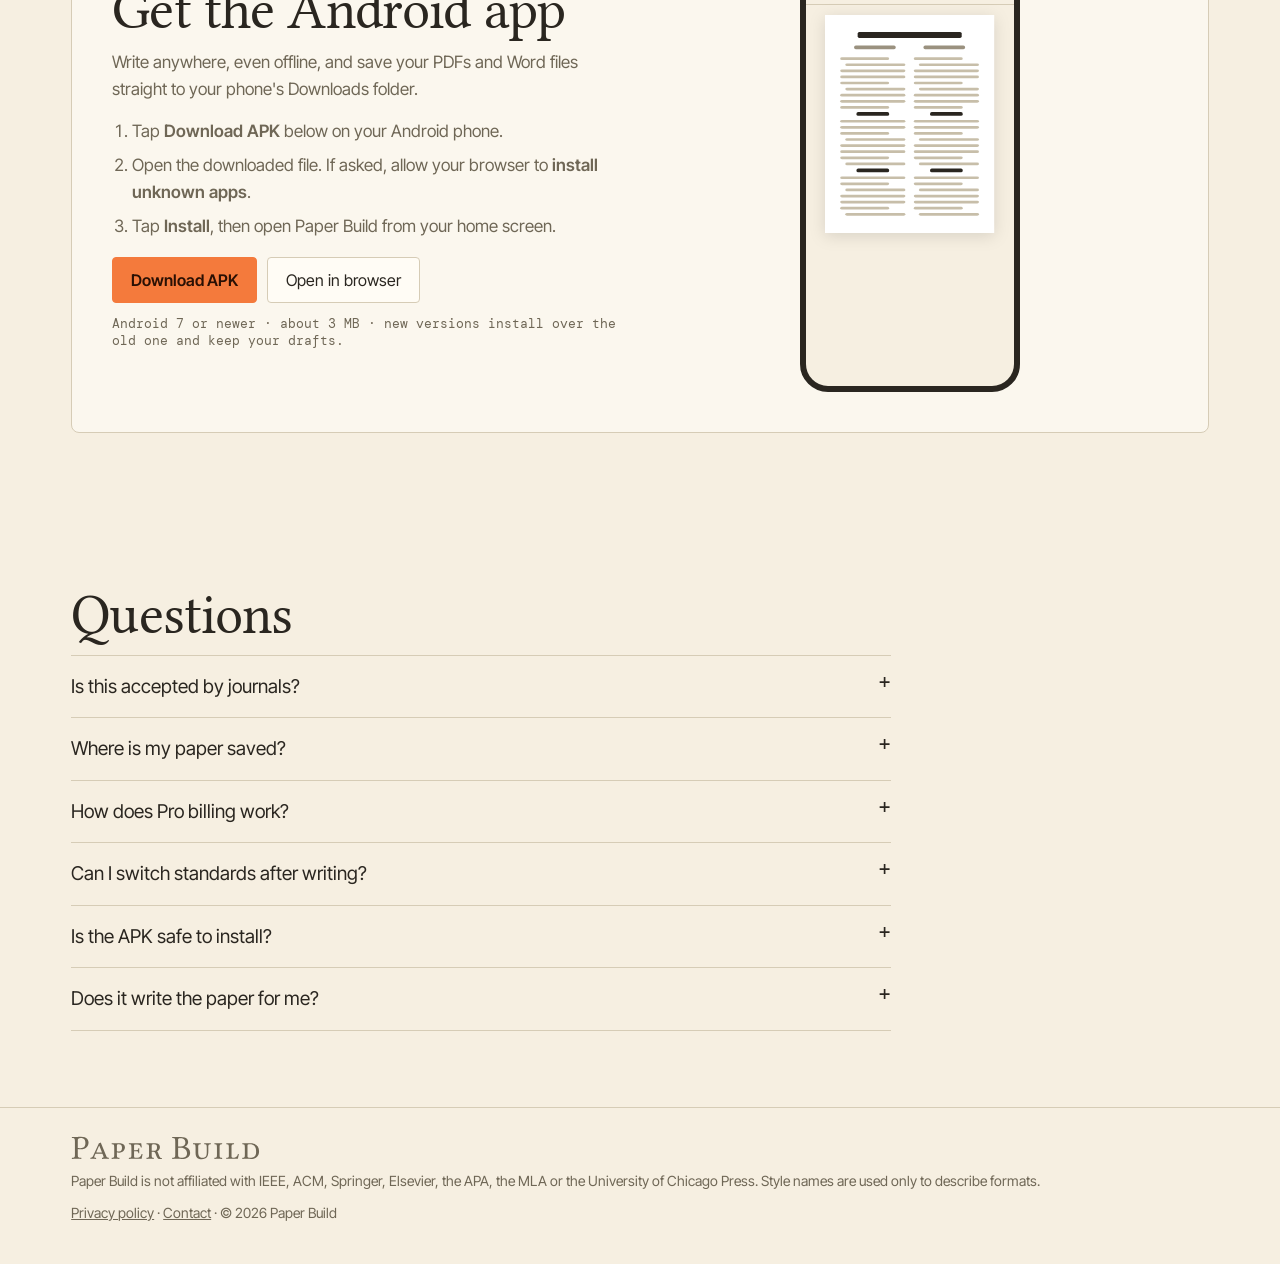
==== commit 59f2a012: "Remove the installable web app - Drop the Install web app buttons and the web manifest - Service wor" ====
--- a/index.html
+++ b/index.html
@@ -6,7 +6,6 @@
 <title>Paper Build · Research papers in any journal format</title>
 <meta name="description" content="Write your research paper once and get it formatted for IEEE, ACM, Springer, Elsevier, APA, MLA, Chicago or Harvard. Live preview and PDF download.">
 <meta name="theme-color" content="#f6efe1">
-<link rel="manifest" href="manifest.webmanifest">
 <link rel="icon" href="assets/icon.svg" type="image/svg+xml">
 <link rel="apple-touch-icon" href="assets/apple-touch-icon.png">
 <script>if(window.PaperBuildAndroid)document.documentElement.classList.add("in-app");try{document.documentElement.dataset.theme=localStorage.getItem("pb-theme")==="dark"?"dark":"light"}catch(e){document.documentElement.dataset.theme="light"}</script>
@@ -139,8 +138,8 @@
   <div>
     <h1>Write your paper once. Format it for <em>any</em> journal.</h1>
     <p>Fill in simple boxes for your title, sections and references. Paper Build lays it out in IEEE, ACM, Springer, Elsevier, APA, MLA, Chicago or Harvard style and gives you a ready PDF.</p>
-    <div class="row"><a class="btn cta" href="app.html">Start writing, it's free</a><a class="btn web-only" href="https://github.com/kalpeshkatare010-crypto/Paperbuild/releases/latest/download/PaperBuild.apk">Get the Android app</a><button class="btn" id="install" type="button" hidden>Install web app</button></div>
-    <p class="small web-only">No sign-up. Works on phone and laptop.</p>
+    <div class="row"><a class="btn cta" href="app.html">Start writing, it's free</a><a class="btn web-only" href="https://github.com/kalpeshkatare010-crypto/Paperbuild/releases/latest/download/PaperBuild.apk">Get the Android app</a></div>
+    <p class="small web-only">Free account. Works in your browser and on Android.</p>
   </div>
   <div class="stack" aria-label="Example page layouts: IEEE, APA and Springer LNCS" role="img">
     <div class="pg a" id="thA"></div><div class="pg b" id="thB"></div><div class="pg c" id="thC"></div>
@@ -175,9 +174,9 @@
   <div class="app">
     <div>
       <h2 id="appH">Get the Android app</h2>
-      <p class="lead" style="margin-bottom:16px">The Paper Build app works fully offline and saves your PDFs straight to your phone's Downloads folder.</p>
+      <p class="lead" style="margin-bottom:16px">Write anywhere, even offline, and save your PDFs and Word files straight to your phone's Downloads folder.</p>
       <ol><li>Tap <b>Download APK</b> below on your Android phone.</li><li>Open the downloaded file. If asked, allow your browser to <b>install unknown apps</b>.</li><li>Tap <b>Install</b>, then open Paper Build from your home screen.</li></ol>
-      <div class="row" style="display:flex;flex-wrap:wrap;gap:10px;margin-top:18px"><a class="btn cta" href="https://github.com/kalpeshkatare010-crypto/Paperbuild/releases/latest/download/PaperBuild.apk">Download APK</a><button class="btn" id="install2" type="button" hidden>Install web app</button><a class="btn" href="app.html">Open in browser</a></div>
+      <div class="row" style="display:flex;flex-wrap:wrap;gap:10px;margin-top:18px"><a class="btn cta" href="https://github.com/kalpeshkatare010-crypto/Paperbuild/releases/latest/download/PaperBuild.apk">Download APK</a><a class="btn" href="app.html">Open in browser</a></div>
       <p style="font:13px 'DM Mono',monospace;color:var(--mute);margin-top:12px">Android 7 or newer · about 3 MB · new versions install over the old one and keep your drafts.</p>
     </div>
     <div class="phone" aria-hidden="true"><div class="bar"><img src="assets/icon-192.png" alt=""><span>Paper Build</span></div><div class="pv" id="thP"></div></div>
@@ -237,11 +236,8 @@
 $('#theme').addEventListener('click',()=>setTheme(document.documentElement.dataset.theme==='dark'?'light':'dark'));
 setTheme(document.documentElement.dataset.theme==='dark'?'dark':'light');
 
-let deferred=null;
-window.addEventListener('beforeinstallprompt',e=>{e.preventDefault();deferred=e;$('#install').hidden=false;$('#install2').hidden=false});
-const inst=async()=>{if(!deferred)return;deferred.prompt();try{await deferred.userChoice}catch(e){}deferred=null;$('#install').hidden=true;$('#install2').hidden=true};
-$('#install').addEventListener('click',inst);$('#install2').addEventListener('click',inst);
-if('serviceWorker' in navigator&&location.protocol==='https:'){navigator.serviceWorker.register('sw.js').catch(()=>{})}
+/* no installable web app: remove any old offline copy */
+if('serviceWorker' in navigator){navigator.serviceWorker.getRegistrations().then(rs=>rs.forEach(r=>r.unregister())).catch(()=>{})}
 }
 
 /* motion: typeset the hero pages line by line, and reveal sections as they scroll in */
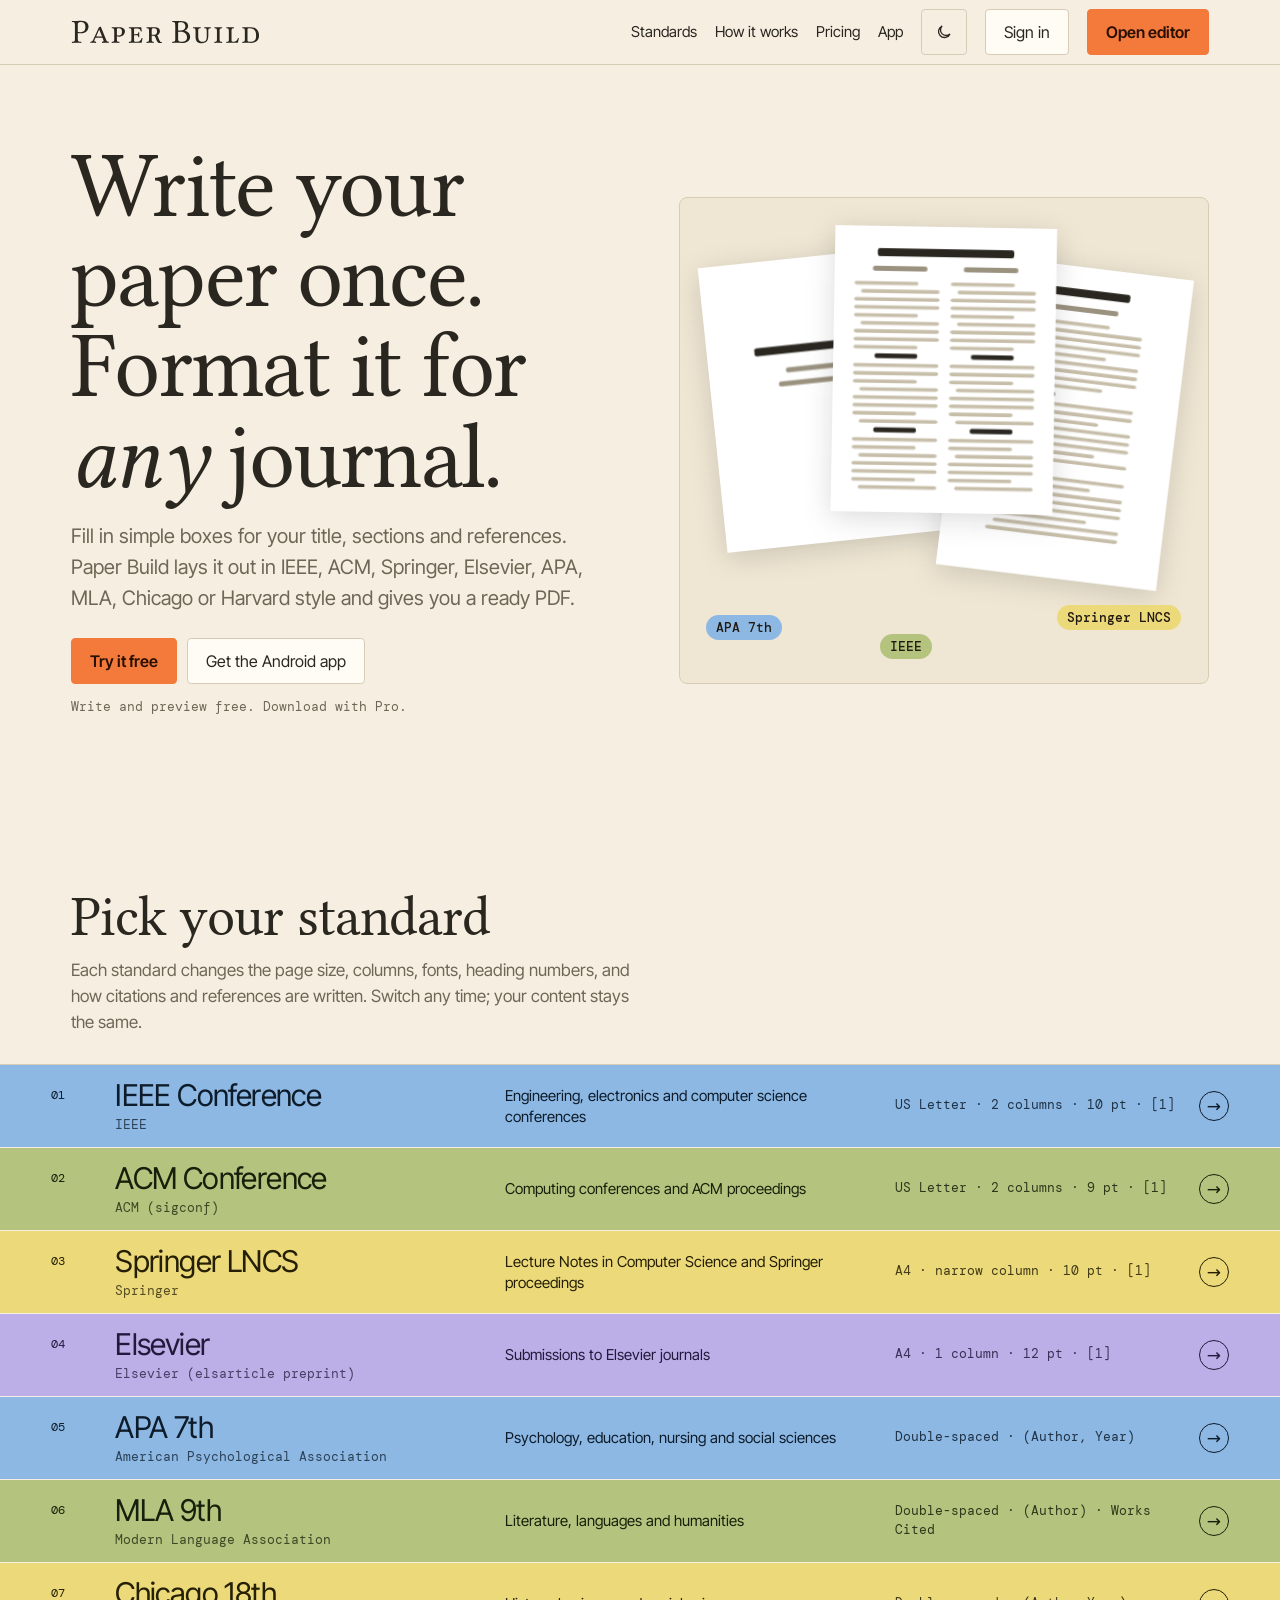
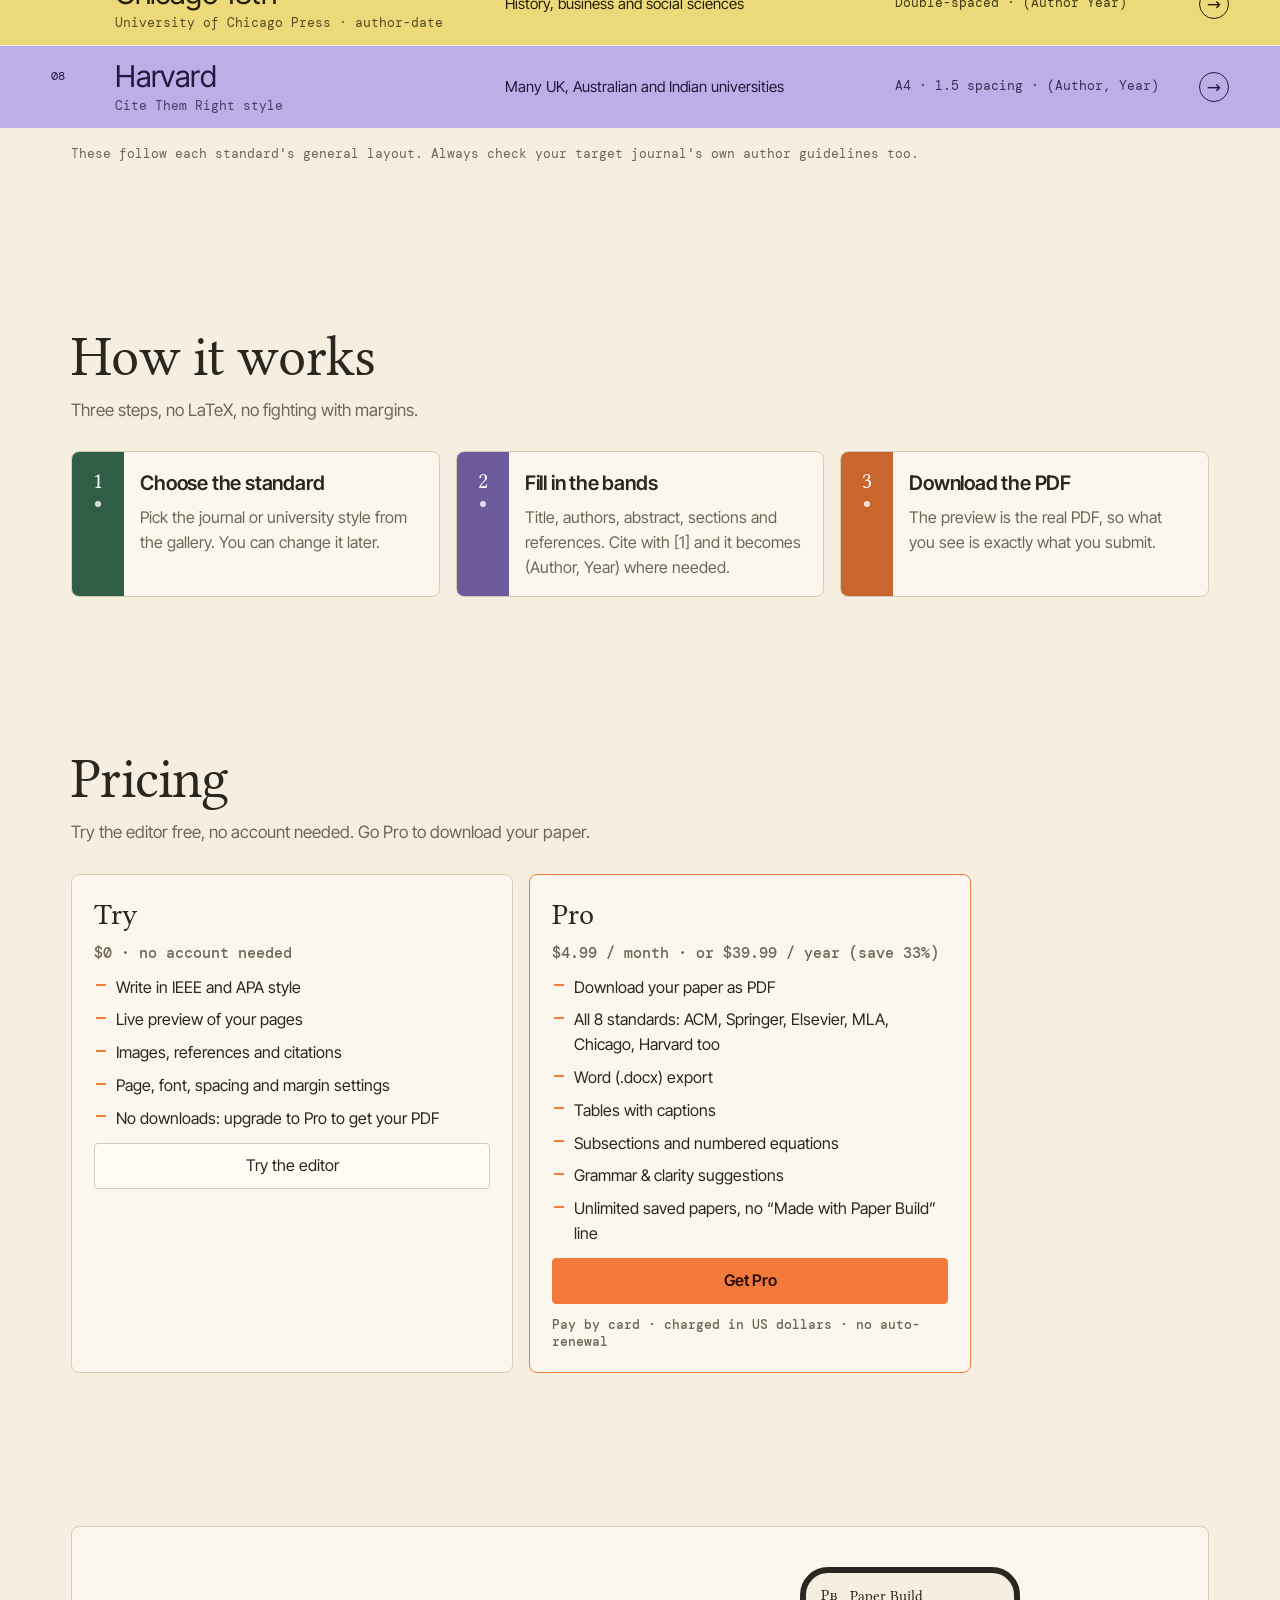
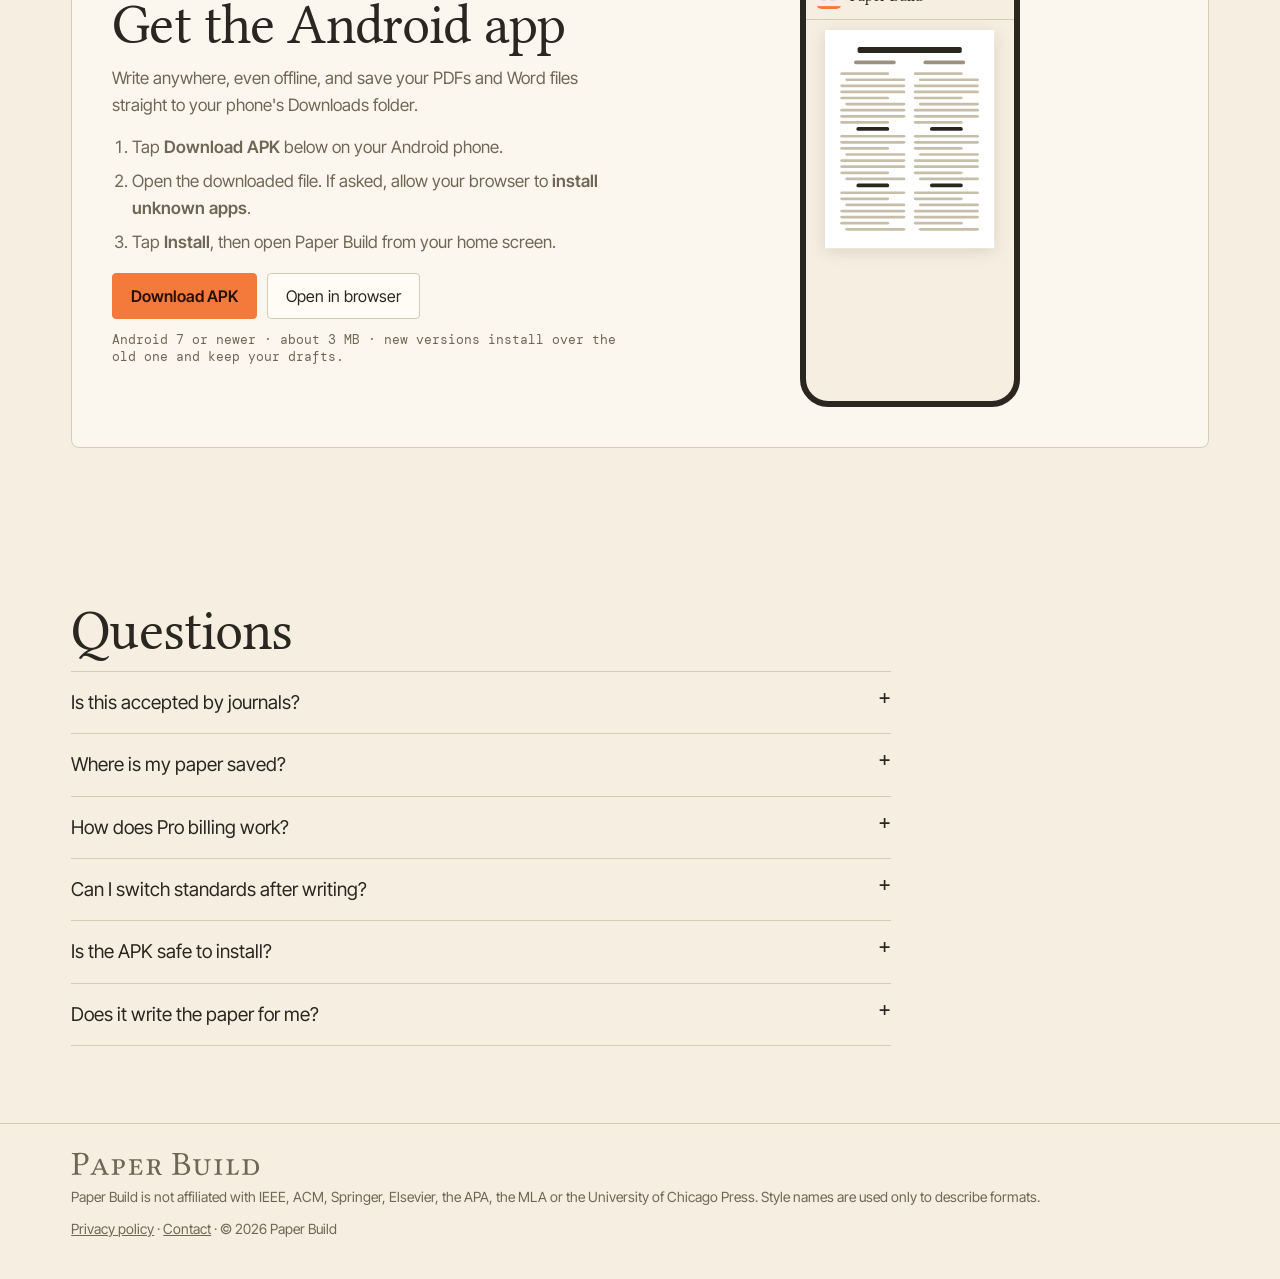
==== commit ba85f6aa: "Downloads are Pro-only; free is write and preview - Download PDF needs sign-in and Pro; removed the " ====
--- a/index.html
+++ b/index.html
@@ -138,8 +138,8 @@
   <div>
     <h1>Write your paper once. Format it for <em>any</em> journal.</h1>
     <p>Fill in simple boxes for your title, sections and references. Paper Build lays it out in IEEE, ACM, Springer, Elsevier, APA, MLA, Chicago or Harvard style and gives you a ready PDF.</p>
-    <div class="row"><a class="btn cta" href="app.html">Start writing, it's free</a><a class="btn web-only" href="https://github.com/kalpeshkatare010-crypto/Paperbuild/releases/latest/download/PaperBuild.apk">Get the Android app</a></div>
-    <p class="small web-only">Free account. Works in your browser and on Android.</p>
+    <div class="row"><a class="btn cta" href="app.html">Try it free</a><a class="btn web-only" href="https://github.com/kalpeshkatare010-crypto/Paperbuild/releases/latest/download/PaperBuild.apk">Get the Android app</a></div>
+    <p class="small web-only">Write and preview free. Download with Pro.</p>
   </div>
   <div class="stack" aria-label="Example page layouts: IEEE, APA and Springer LNCS" role="img">
     <div class="pg a" id="thA"></div><div class="pg b" id="thB"></div><div class="pg c" id="thC"></div>
@@ -163,10 +163,10 @@
 </div></section>
 
 <section id="pricing" aria-labelledby="prH"><div class="wrap">
-  <h2 id="prH">Pricing</h2><p class="lead">Start free. Upgrade when you need more standards or papers.</p>
+  <h2 id="prH">Pricing</h2><p class="lead">Try the editor free, no account needed. Go Pro to download your paper.</p>
   <div class="price">
-    <div class="plan"><h3>Free</h3><div class="p" id="pFree">₹0 · with a free account</div><ul><li>IEEE and APA standards</li><li>1 paper saved to your account</li><li>Live PDF preview and downloads</li><li>Images, references and citations</li><li>Page, font, spacing and margin settings</li><li>Small “Made with Paper Build” line on PDFs</li></ul><a class="btn" href="signup.html">Create free account</a></div>
-    <div class="plan pro"><h3>Pro</h3><div class="p" id="pPro">₹99 / month · or ₹799 / year (save 33%)</div><ul><li>All 8 standards: ACM, Springer, Elsevier, MLA, Chicago, Harvard too</li><li>Word (.docx) export</li><li>Tables with captions</li><li>Subsections and numbered equations</li><li>Grammar &amp; clarity suggestions</li><li>Unlimited saved papers, no “Made with Paper Build” line</li></ul><a class="btn cta" href="signup.html?plan=pro">Get Pro</a><div class="p" style="font-size:13px" id="pPay">Pay by UPI, card or net banking · no auto-renewal</div></div>
+    <div class="plan"><h3>Try</h3><div class="p" id="pFree">₹0 · no account needed</div><ul><li>Write in IEEE and APA style</li><li>Live preview of your pages</li><li>Images, references and citations</li><li>Page, font, spacing and margin settings</li><li>No downloads: upgrade to Pro to get your PDF</li></ul><a class="btn" href="app.html">Try the editor</a></div>
+    <div class="plan pro"><h3>Pro</h3><div class="p" id="pPro">₹99 / month · or ₹799 / year (save 33%)</div><ul><li>Download your paper as PDF</li><li>All 8 standards: ACM, Springer, Elsevier, MLA, Chicago, Harvard too</li><li>Word (.docx) export</li><li>Tables with captions</li><li>Subsections and numbered equations</li><li>Grammar &amp; clarity suggestions</li><li>Unlimited saved papers, no “Made with Paper Build” line</li></ul><a class="btn cta" href="signup.html?plan=pro">Get Pro</a><div class="p" style="font-size:13px" id="pPay">Pay by UPI, card or net banking · no auto-renewal</div></div>
   </div>
 </div></section>
 
@@ -188,7 +188,7 @@
   <div class="faq">
     <details><summary>Is this accepted by journals?</summary><p>Paper Build follows the general layout of each standard. Journals and conferences often add their own rules, such as page limits or figure formats, so always read their author guidelines before you submit.</p></details>
     <details><summary>Where is my paper saved?</summary><p>On your device as you type, and in your Paper Build account when you're signed in, so you can open it on your phone or laptop. Free accounts keep 1 paper online; Pro keeps unlimited papers.</p></details>
-    <details><summary>How does Pro billing work?</summary><p id="faqBill">You pay once for a month (₹99) or a year (₹799) through Razorpay. It doesn't renew automatically; when it ends you go back to Free and keep your papers.</p></details>
+    <details><summary>How does Pro billing work?</summary><p id="faqBill">You pay once for a month (₹99) or a year (₹799) through Razorpay. It doesn't renew automatically; when it ends you can still write and preview, and your papers stay saved.</p></details>
     <details><summary>Can I switch standards after writing?</summary><p>Yes. Your text stays the same; the layout, headings, citations and reference list are rebuilt for the new standard instantly.</p></details>
     <details class="web-only"><summary>Is the APK safe to install?</summary><p>It's built automatically from this project's public source code on GitHub. Android asks for permission only because it doesn't come from the Play Store. The app asks for no special permissions.</p></details>
     <details><summary>Does it write the paper for me?</summary><p>No. Paper Build formats your own writing. Colleges treat AI-written papers as plagiarism, so the writing stays yours.</p></details>
@@ -216,8 +216,8 @@
 ];
 const esc=s=>String(s).replace(/[&<>"']/g,c=>({'&':'&amp;','<':'&lt;','>':'&gt;','"':'&quot;',"'":'&#39;'}[c]));
 {const tz=(()=>{try{return Intl.DateTimeFormat().resolvedOptions().timeZone||''}catch(e){return ''}})();let cur='';try{cur=localStorage.getItem('pb-cur')||''}catch(e){}
-  if(cur!=='INR'&&(cur==='USD'||!/^Asia\/(Kolkata|Calcutta)$/.test(tz))){$('#pFree').textContent='$0 · with a free account';$('#pPro').textContent='$4.99 / month · or $39.99 / year (save 33%)';$('#pPay').textContent='Pay by card · charged in US dollars · no auto-renewal';
-    $('#faqBill').textContent="You pay once for a month ($4.99) or a year ($39.99) through Razorpay. In India it's ₹99 or ₹799. It doesn't renew automatically; when it ends you go back to Free and keep your papers."}}
+  if(cur!=='INR'&&(cur==='USD'||!/^Asia\/(Kolkata|Calcutta)$/.test(tz))){$('#pFree').textContent='$0 · no account needed';$('#pPro').textContent='$4.99 / month · or $39.99 / year (save 33%)';$('#pPay').textContent='Pay by card · charged in US dollars · no auto-renewal';
+    $('#faqBill').textContent="You pay once for a month ($4.99) or a year ($39.99) through Razorpay. In India it's ₹99 or ₹799. It doesn't renew automatically; when it ends you can still write and preview, and your papers stay saved."}}
 $('#bands').innerHTML=STDS.map((s,i)=>`<a class="bandrow c${i%4}" href="app.html?std=${s.id}"><sup>${String(i+1).padStart(2,'0')}</sup><b>${esc(s.name)}<small>${esc(s.org)}</small></b><span class="u">${esc(s.use)}</span><span class="s">${esc(s.spec)}</span><span class="go" aria-hidden="true">→</span></a>`).join('');
 
 function thumb(t){const w=100,h=Math.round(w*t.r),L=[];const m=t.narrow?20:t.student?12:9,cw=w-2*m;let y=t.student?h*0.3:10;
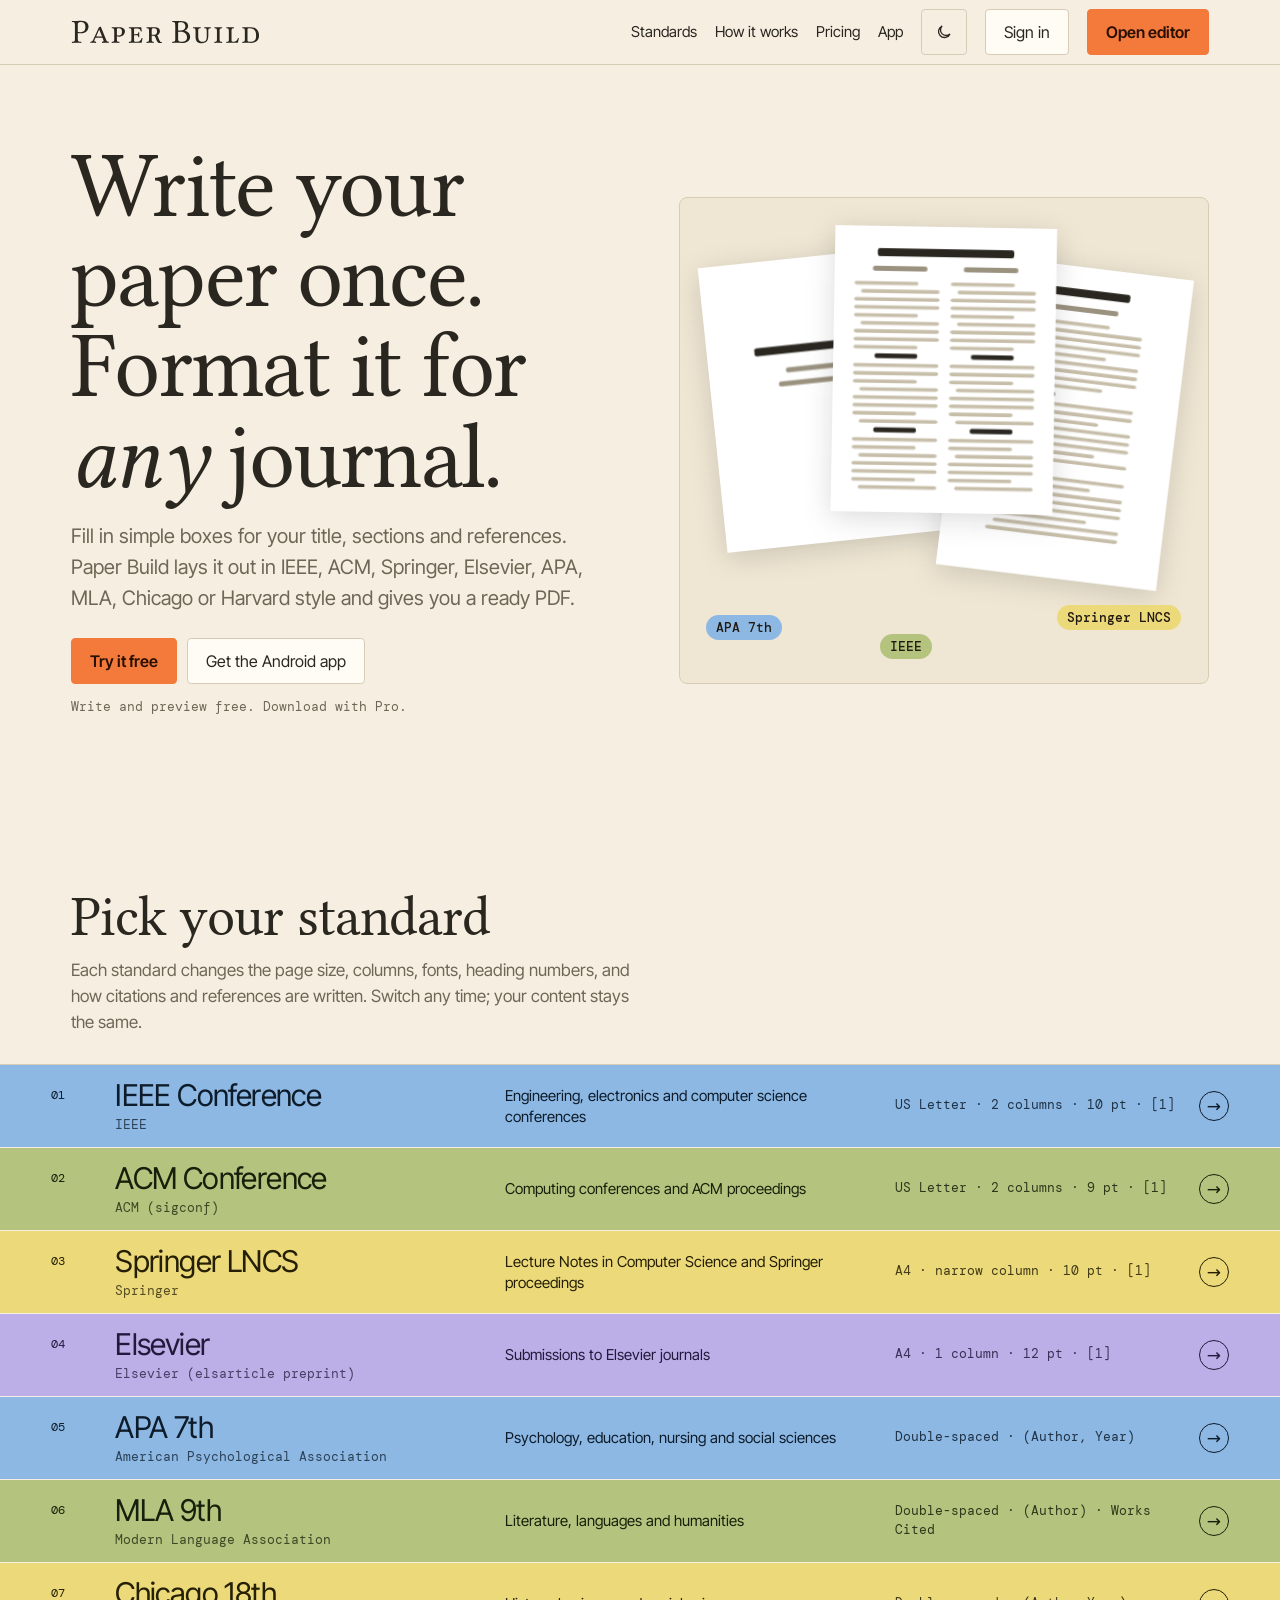
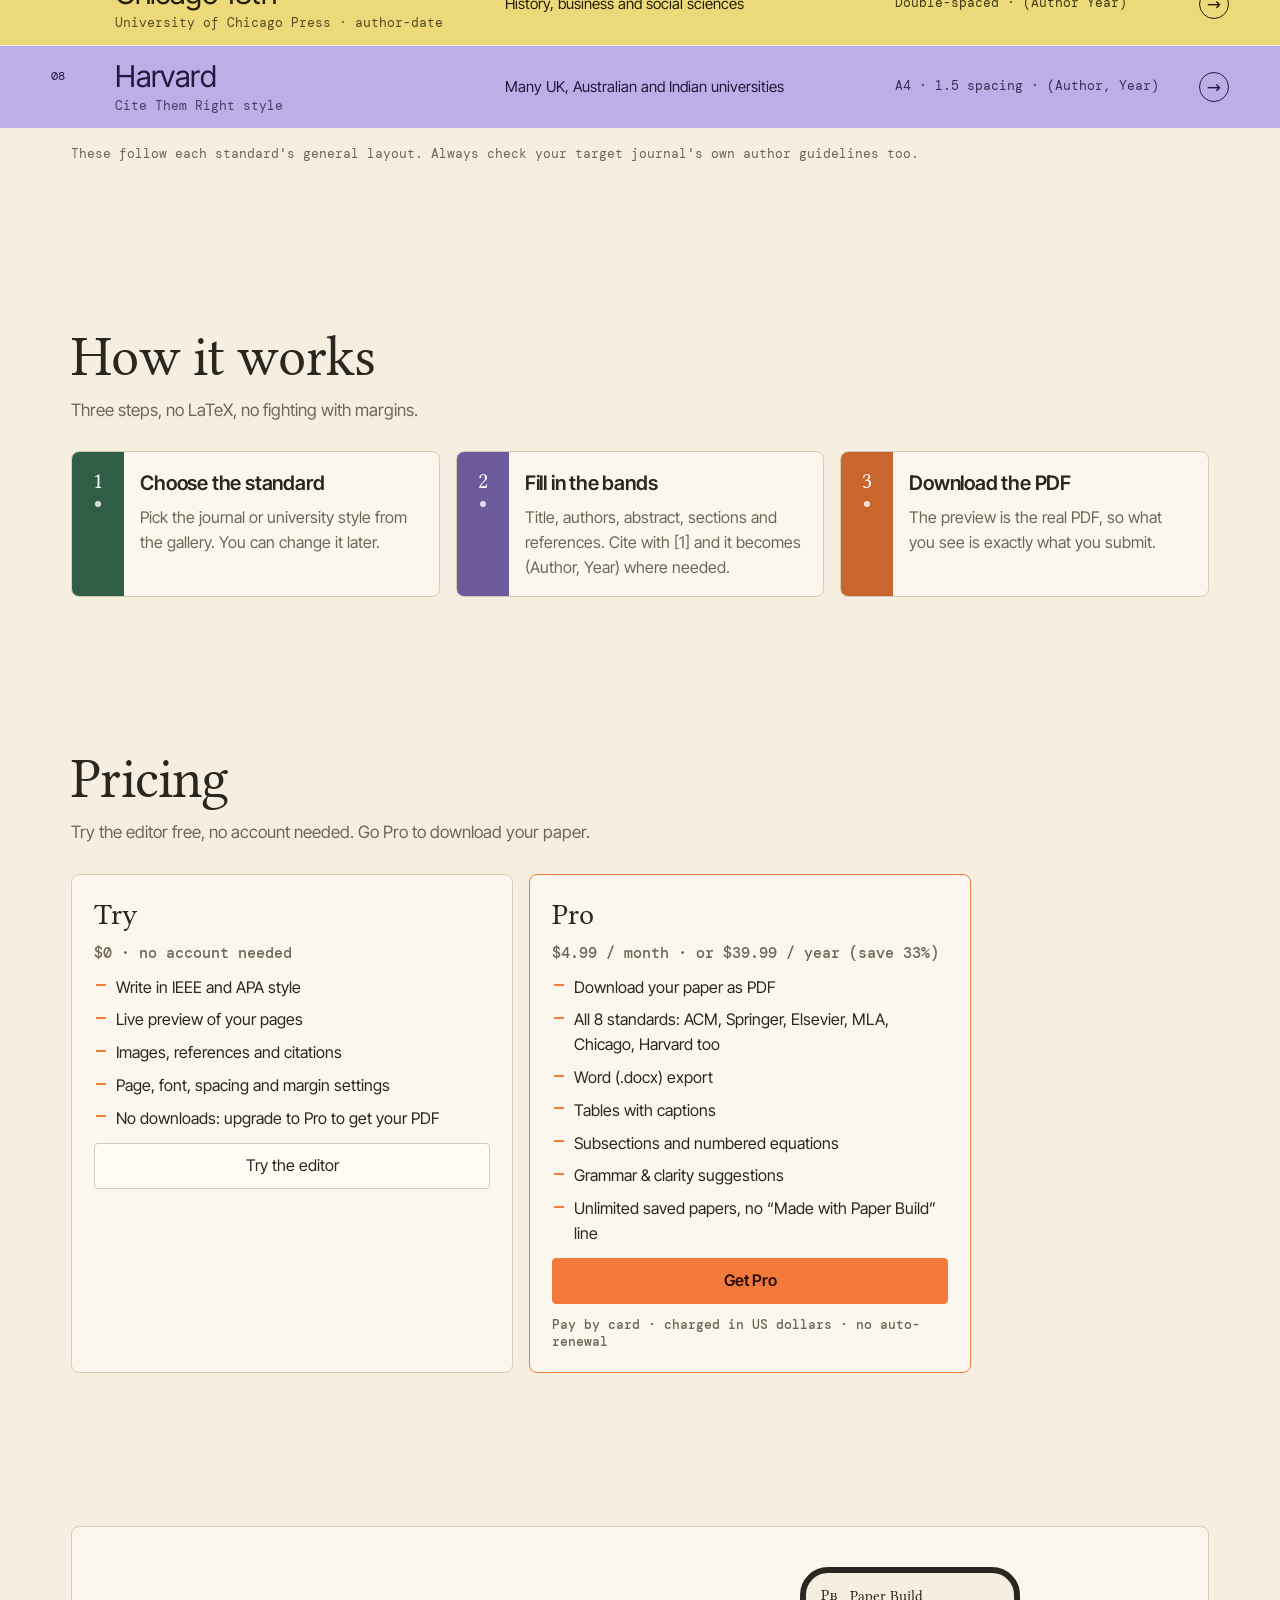
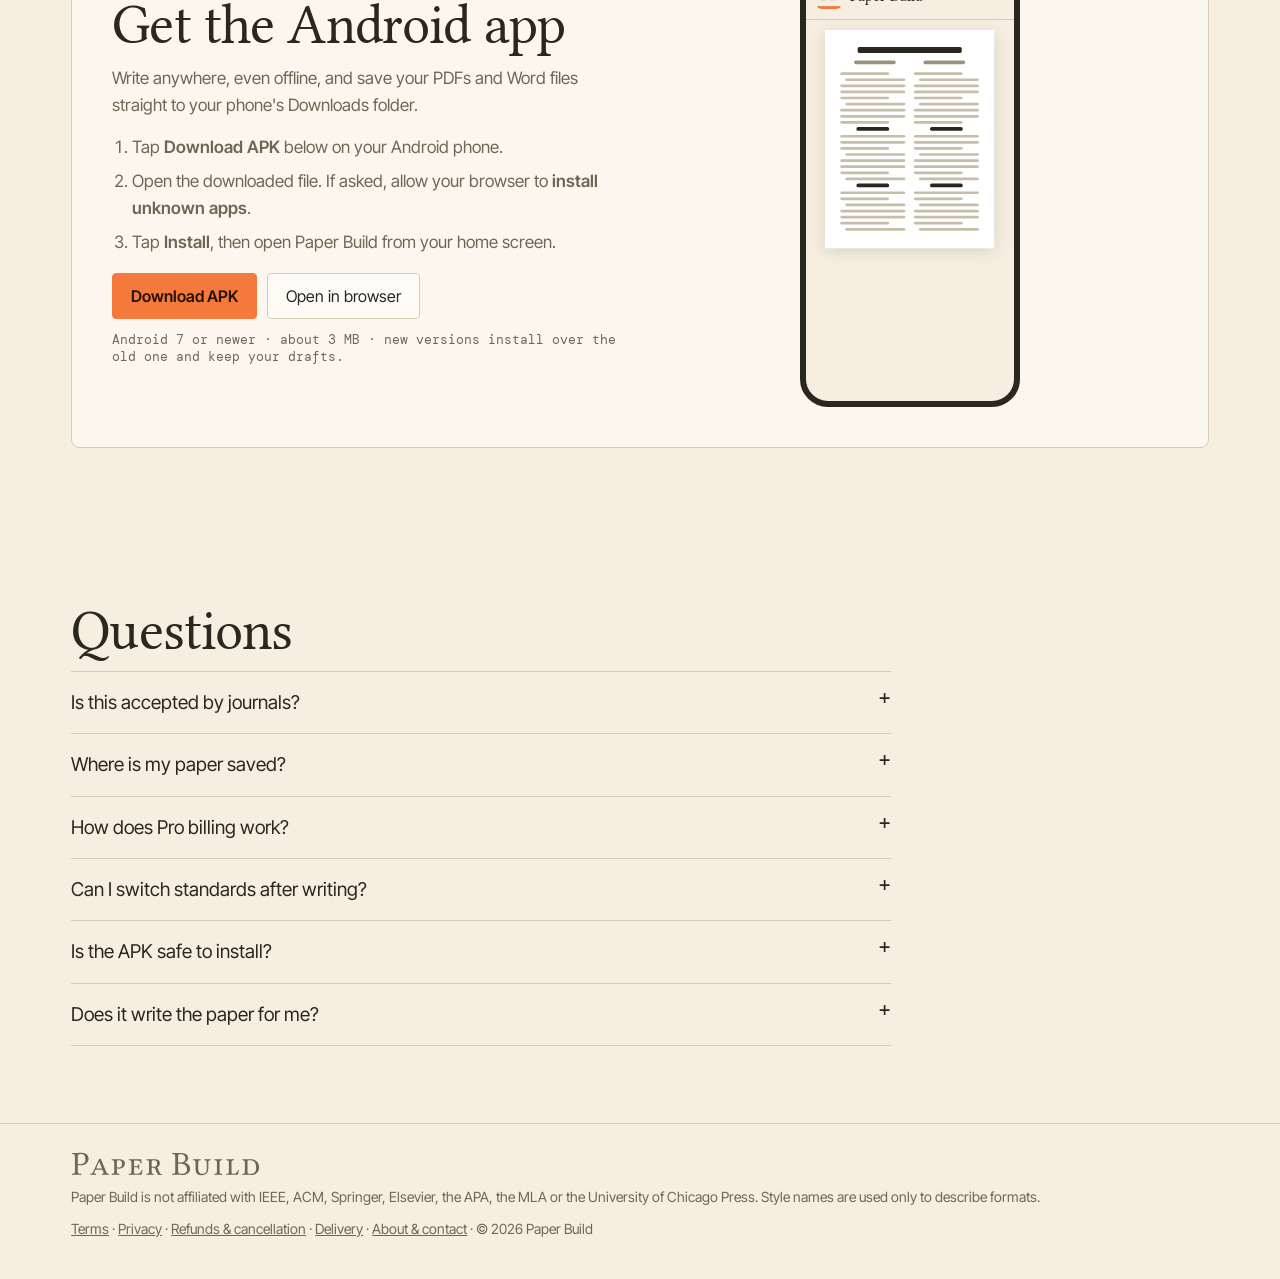
==== commit f0a4dd43: "Add terms, refund, delivery and contact pages for payment review Co-Authored-By: Claude Opus 5.5 <no" ====
--- a/index.html
+++ b/index.html
@@ -198,7 +198,7 @@
 <footer><div class="wrap">
   <div class="logo" style="color:var(--mute)"><svg viewBox="-12 -676 5588 710" role="img" aria-label="Paper Build"><path fill="currentColor" d="M104 -523V-122C104 -39 87 -34 17 -31C11 -25 11 -4 17 2C62 1 111 0 147 0C182 0 241 1 291 2C297 -4 297 -25 291 -31C213 -35 189 -39 189 -122V-292C211 -285 235 -282 270 -282C452 -282 507 -401 507 -486C507 -545 468 -652 283 -652C245 -652 186 -645 146 -645C109 -645 57 -646 17 -647C11 -641 11 -620 17 -614C87 -611 104 -606 104 -523ZM189 -554C189 -583 204 -618 276 -618C345 -618 414 -595 414 -468C414 -360 362 -316 265 -316C240 -316 200 -318 189 -321Z M651 -105C631 -61 619 -36 566 -31C560 -25 560 -4 566 2C584 1 606 0 632 0C659 0 697 1 728 2C734 -4 734 -25 728 -31C674 -35 667 -48 690 -98L709 -141C712 -149 715 -152 731 -152H918L939 -98C961 -44 962 -36 908 -31C902 -25 902 -4 908 2C943 1 982 0 1014 0C1044 0 1073 1 1102 2C1108 -4 1108 -25 1102 -31C1049 -38 1046 -46 1022 -104L868 -481C853 -473 834 -465 814 -462ZM906 -186H755C735 -186 737 -199 745 -219L819 -388L826 -389Z M1346 -122V-196C1364 -188 1384 -184 1409 -184C1543 -184 1584 -280 1584 -340C1584 -392 1554 -462 1412 -462C1375 -462 1333 -460 1306 -460C1277 -460 1235 -461 1195 -462C1189 -456 1189 -435 1195 -429C1256 -425 1267 -421 1267 -338V-122C1267 -39 1256 -36 1195 -31C1189 -25 1189 -4 1195 2C1228 1 1263 0 1307 0C1350 0 1385 1 1418 2C1424 -4 1424 -25 1418 -31C1357 -35 1346 -39 1346 -122ZM1346 -384C1346 -416 1358 -429 1406 -429C1465 -429 1497 -398 1497 -328C1497 -256 1471 -217 1411 -217C1391 -217 1366 -220 1346 -228Z M1911 -225C1977 -225 1978 -206 1980 -169C1985 -164 2003 -164 2008 -169C2007 -192 2006 -226 2006 -242C2006 -256 2007 -288 2008 -313C2003 -318 1985 -318 1980 -313C1978 -268 1976 -257 1911 -257H1854V-399C1854 -416 1867 -427 1886 -427H1943C2025 -427 2038 -394 2056 -337C2066 -336 2075 -338 2083 -342C2079 -376 2067 -454 2065 -461C2065 -463 2064 -464 2062 -464C2048 -461 2038 -460 2021 -460H1814C1785 -460 1739 -461 1703 -462C1697 -456 1697 -435 1703 -429C1764 -425 1775 -421 1775 -338V-122C1775 -39 1764 -36 1703 -31C1697 -25 1697 -4 1703 2C1739 1 1783 0 1815 0H1969C2009 0 2075 2 2075 2C2087 -39 2098 -94 2105 -136C2096 -141 2088 -143 2077 -140C2061 -81 2032 -31 1949 -31H1906C1864 -31 1854 -42 1854 -75V-225Z M2376 -122V-209H2431C2469 -209 2483 -176 2496 -139L2518 -79C2541 -17 2575 7 2618 7C2633 7 2664 4 2681 0C2684 -10 2682 -20 2675 -28C2639 -28 2620 -34 2600 -86L2571 -161C2559 -192 2547 -209 2534 -222V-224C2568 -236 2619 -277 2619 -346C2619 -429 2567 -464 2448 -464C2423 -464 2366 -460 2336 -460C2307 -460 2265 -461 2225 -462C2219 -456 2219 -435 2225 -429C2286 -425 2297 -421 2297 -338V-122C2297 -39 2286 -36 2225 -31C2219 -25 2219 -4 2225 2C2263 1 2304 0 2337 0C2368 0 2401 1 2433 2C2439 -4 2439 -25 2433 -31C2386 -34 2376 -39 2376 -122ZM2532 -346C2532 -267 2509 -238 2420 -238H2376V-368C2376 -421 2386 -431 2442 -431C2512 -431 2532 -406 2532 -346Z M3114.0 -645C3078.0 -645 3024.0 -646 2985.0 -647C2979.0 -641 2979.0 -620 2985.0 -614C3055.0 -611 3072.0 -606 3072.0 -523V-122C3072.0 -39 3055.0 -34 2985.0 -31C2979.0 -25 2979.0 -4 2985.0 2C3024.0 1 3078.0 0 3115.0 0C3151.0 0 3177.0 2 3261.0 2C3460.0 2 3513.0 -98 3513.0 -184C3513.0 -280 3446.0 -335 3359.0 -360V-362C3409.0 -387 3454.0 -439 3454.0 -493C3454.0 -560 3425.0 -647 3239.0 -647C3204.0 -647 3150.0 -645 3114.0 -645ZM3157.0 -332H3226.0C3363.0 -332 3420.0 -255 3420.0 -165C3420.0 -92 3392.0 -31 3240.0 -31C3170.0 -31 3157.0 -57 3157.0 -118ZM3157.0 -550C3157.0 -603 3157.0 -613 3244.0 -613C3300.0 -613 3373.0 -583 3373.0 -481C3373.0 -396 3314.0 -366 3231.0 -366H3157.0Z M4004.0 -338V-211C4004.0 -125 4004.0 -31 3872.0 -31C3773.0 -31 3752.0 -109 3752.0 -202V-338C3752.0 -421 3763.0 -424 3824.0 -429C3830.0 -435 3830.0 -456 3824.0 -462C3785.0 -461 3745.0 -460 3712.0 -460C3676.0 -460 3637.0 -461 3601.0 -462C3595.0 -456 3595.0 -435 3601.0 -429C3662.0 -425 3673.0 -421 3673.0 -338V-181C3673.0 -31 3746.0 10 3855.0 10C4010.0 10 4051.0 -78 4051.0 -224V-338C4051.0 -421 4062.0 -424 4123.0 -429C4129.0 -435 4129.0 -456 4123.0 -462C4093.0 -461 4057.0 -460 4027.0 -460C3997.0 -460 3962.0 -461 3932.0 -462C3926.0 -456 3926.0 -435 3932.0 -429C3993.0 -425 4004.0 -421 4004.0 -338Z M4385.0 -338C4385.0 -421 4396.0 -424 4457.0 -429C4463.0 -435 4463.0 -456 4457.0 -462C4419.0 -461 4376.0 -460 4345.0 -460C4315.0 -460 4273.0 -461 4234.0 -462C4228.0 -456 4228.0 -435 4234.0 -429C4295.0 -425 4306.0 -421 4306.0 -338V-122C4306.0 -39 4295.0 -36 4234.0 -31C4228.0 -25 4228.0 -4 4234.0 2C4271.0 1 4312.0 0 4346.0 0C4378.0 0 4422.0 1 4457.0 2C4463.0 -4 4463.0 -25 4457.0 -31C4396.0 -35 4385.0 -39 4385.0 -122Z M4925.0 0C4925.0 0 4948.0 -96 4955.0 -138C4946.0 -143 4938.0 -145 4927.0 -142C4911.0 -83 4882.0 -34 4819.0 -34H4774.0C4751.0 -34 4737.0 -50 4737.0 -69V-338C4737.0 -421 4748.0 -424 4809.0 -429C4815.0 -435 4815.0 -456 4809.0 -462C4772.0 -461 4731.0 -460 4697.0 -460C4666.0 -460 4623.0 -461 4586.0 -462C4580.0 -456 4580.0 -435 4586.0 -429C4647.0 -425 4658.0 -421 4658.0 -338V-122C4658.0 -39 4656.0 -34 4586.0 -31C4580.0 -25 4580.0 -4 4586.0 2C4635.0 1 4701.0 0 4701.0 0Z M5170.0 -460C5143.0 -460 5098.0 -461 5059.0 -462C5053.0 -456 5053.0 -435 5059.0 -429C5120.0 -425 5131.0 -421 5131.0 -338V-122C5131.0 -39 5120.0 -36 5059.0 -31C5053.0 -25 5053.0 -4 5059.0 2C5097.0 1 5142.0 0 5171.0 0C5197.0 0 5237.0 2 5317.0 2C5428.0 2 5552.0 -50 5552.0 -225C5552.0 -358 5470.0 -462 5303.0 -462C5235.0 -462 5199.0 -460 5170.0 -460ZM5210.0 -76V-398C5210.0 -423 5235.0 -429 5274.0 -429C5442.0 -429 5465.0 -312 5465.0 -208C5465.0 -68 5403.0 -31 5293.0 -31C5217.0 -31 5210.0 -48 5210.0 -76Z"/></svg></div>
   <div>Paper Build is not affiliated with IEEE, ACM, Springer, Elsevier, the APA, the MLA or the University of Chicago Press. Style names are used only to describe formats.</div>
-  <div><a href="privacy.html">Privacy policy</a> · <a href="mailto:kalpeshkatare010@gmail.com">Contact</a> · © 2026 Paper Build</div>
+  <div><a href="terms.html">Terms</a> · <a href="privacy.html">Privacy</a> · <a href="refunds.html">Refunds &amp; cancellation</a> · <a href="delivery.html">Delivery</a> · <a href="contact.html">About &amp; contact</a> · © 2026 Paper Build</div>
 </div></footer>
 
 <script>
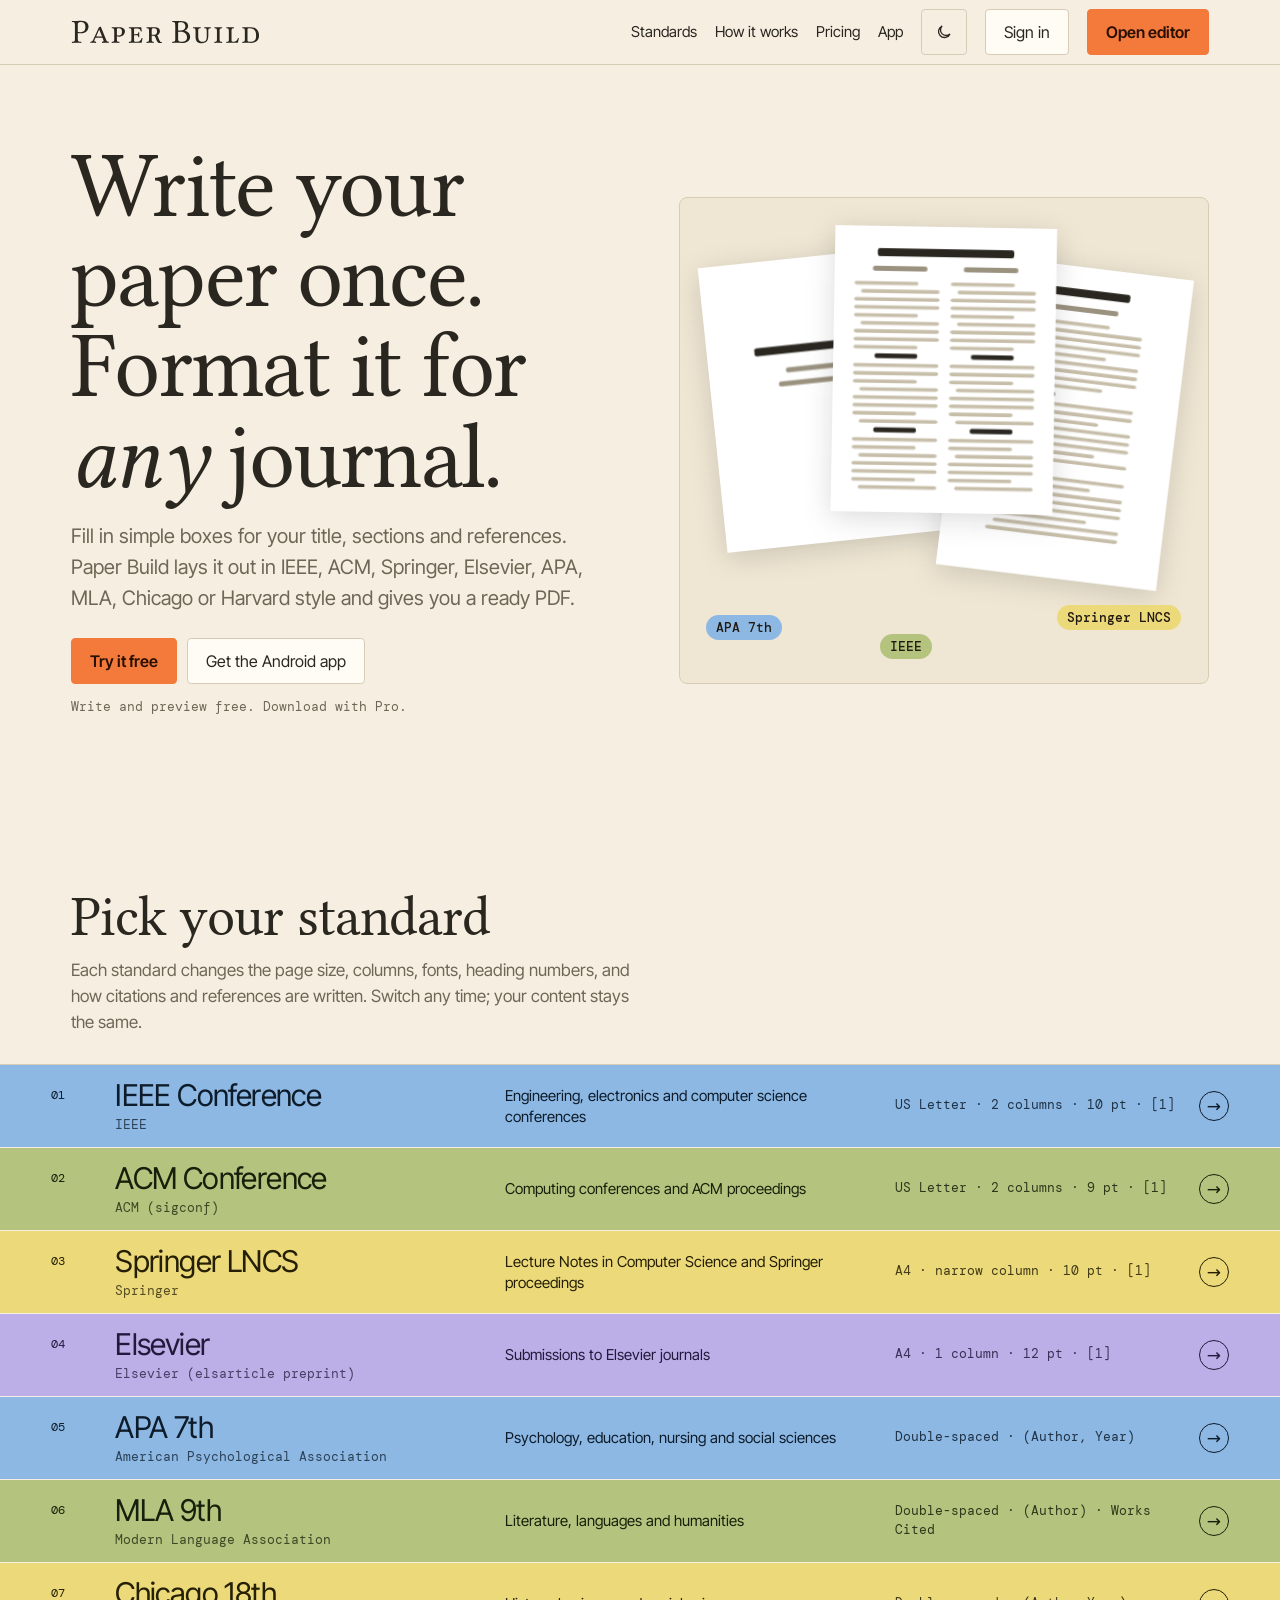
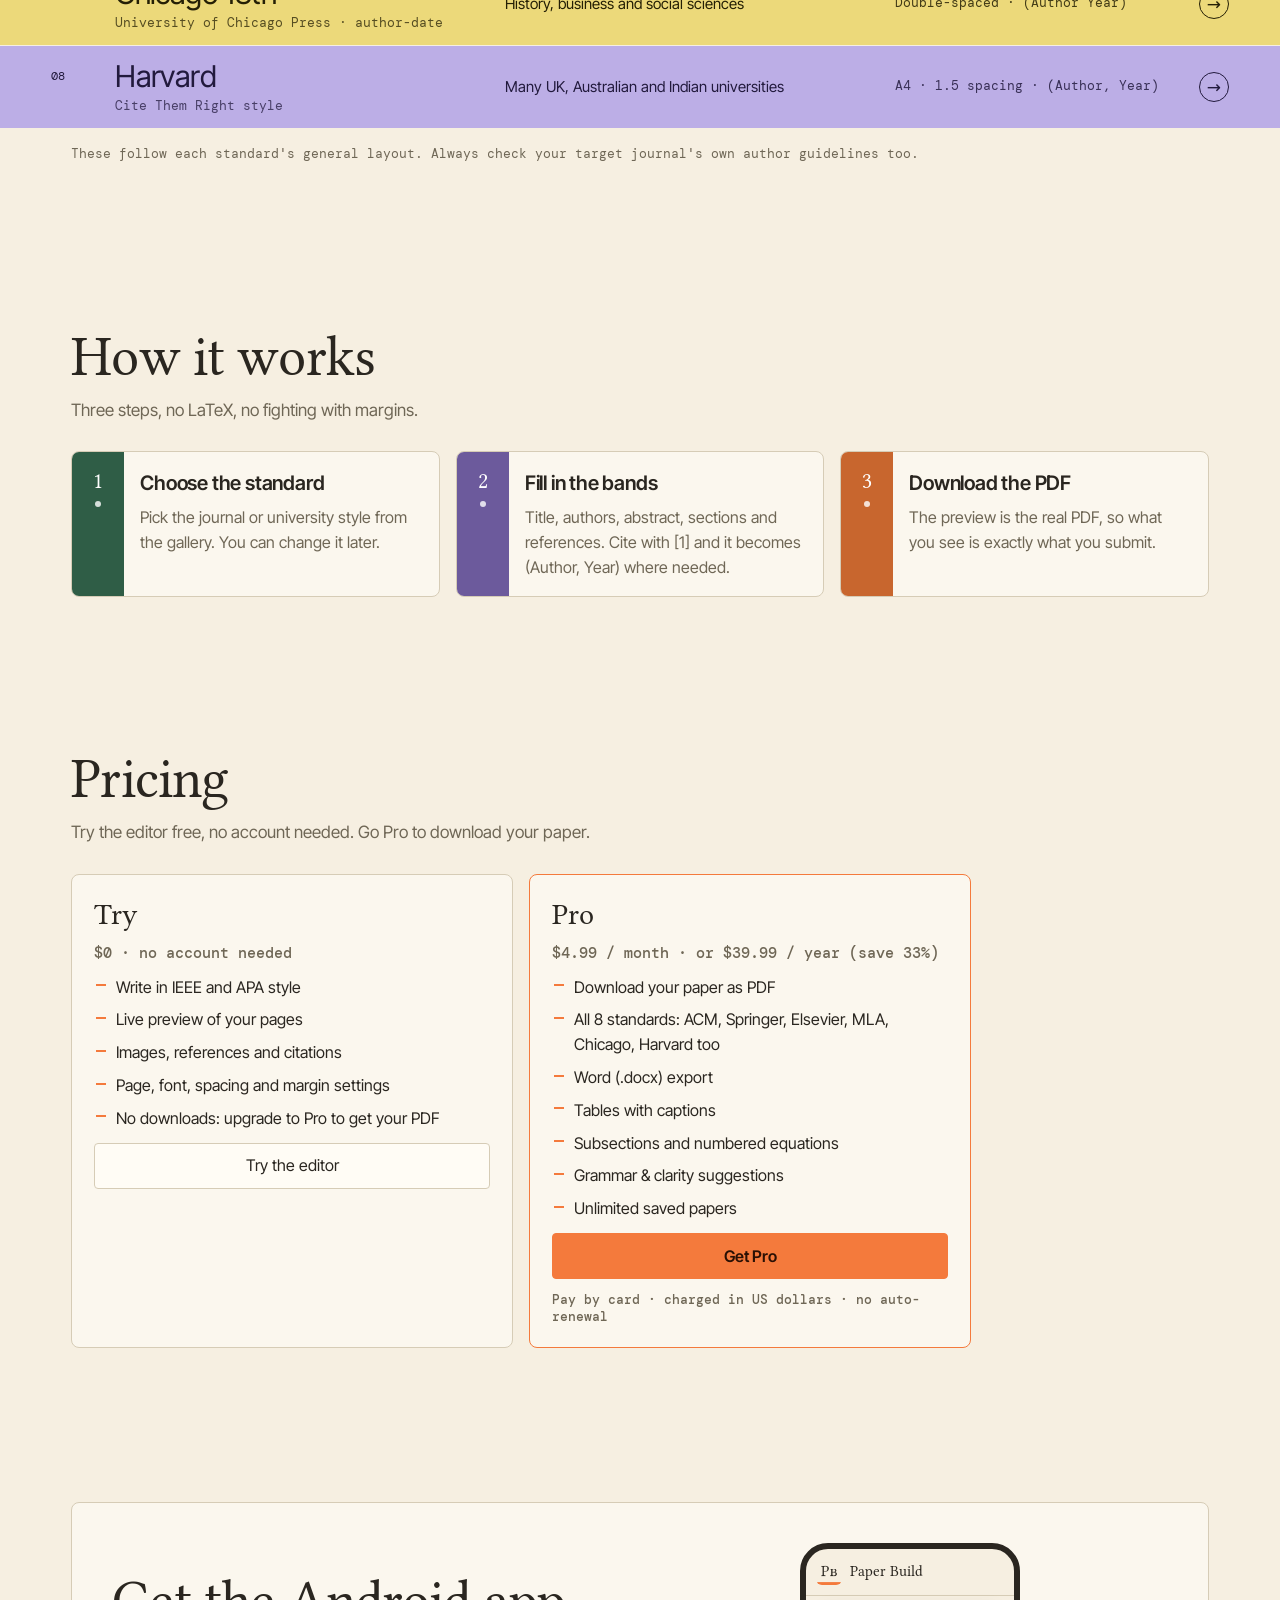
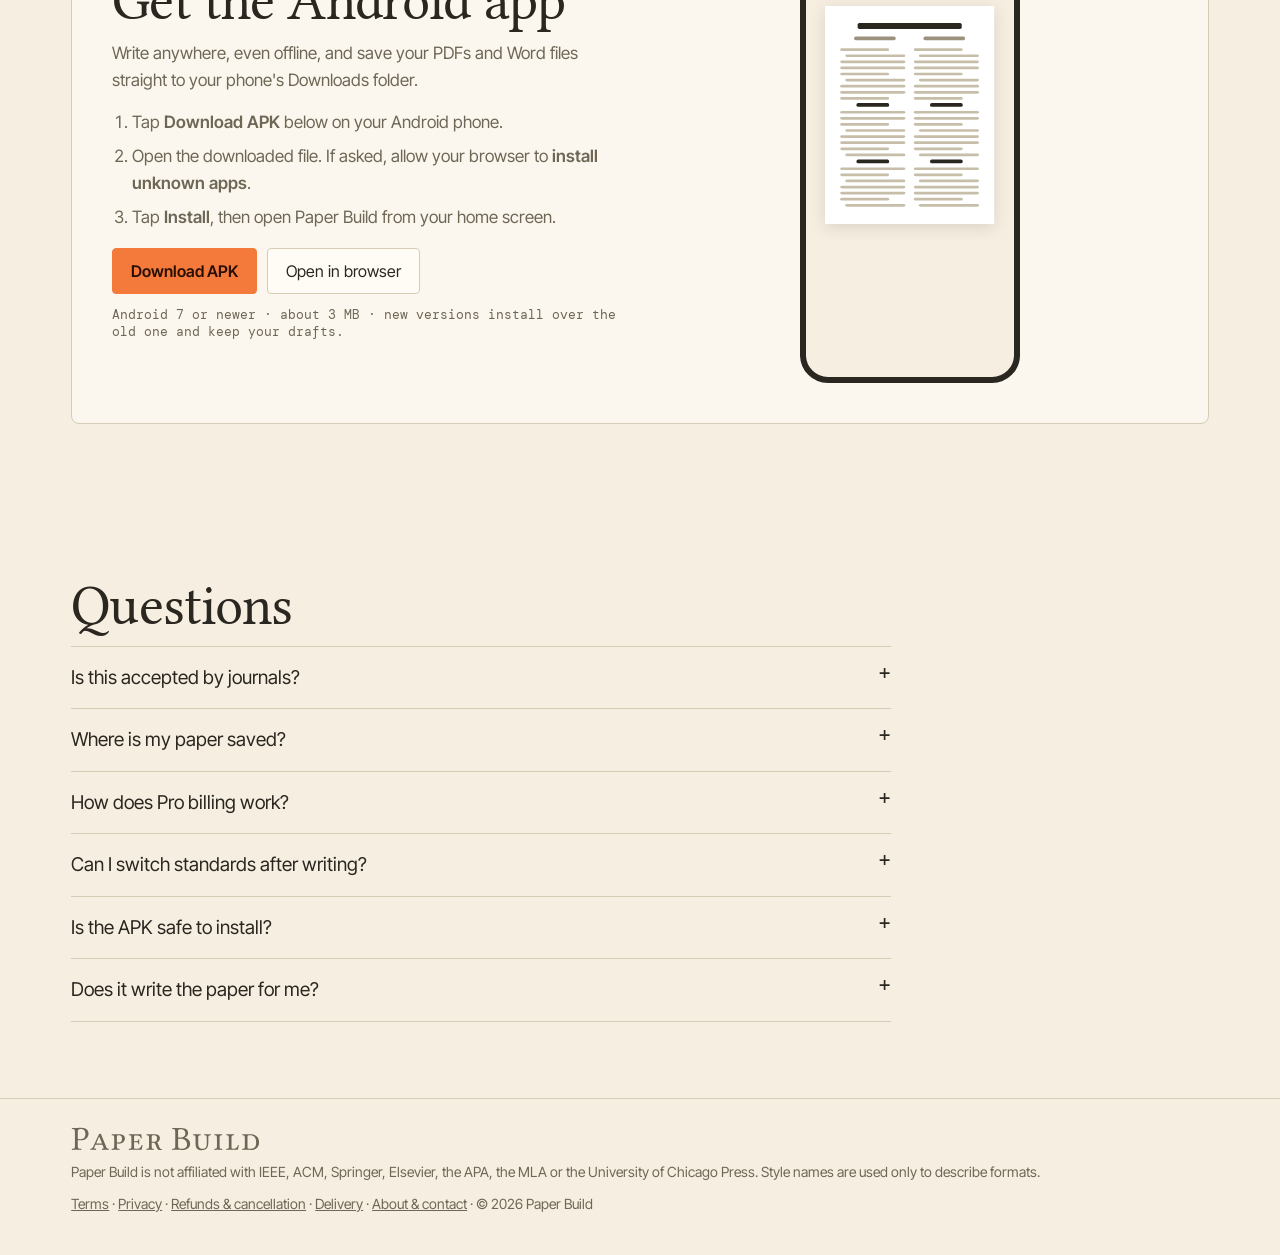
==== commit 70a351f4: "Fixes from full review - Refunds take Pro back (refund.processed webhook); old confirmations can't r" ====
--- a/index.html
+++ b/index.html
@@ -166,7 +166,7 @@
   <h2 id="prH">Pricing</h2><p class="lead">Try the editor free, no account needed. Go Pro to download your paper.</p>
   <div class="price">
     <div class="plan"><h3>Try</h3><div class="p" id="pFree">₹0 · no account needed</div><ul><li>Write in IEEE and APA style</li><li>Live preview of your pages</li><li>Images, references and citations</li><li>Page, font, spacing and margin settings</li><li>No downloads: upgrade to Pro to get your PDF</li></ul><a class="btn" href="app.html">Try the editor</a></div>
-    <div class="plan pro"><h3>Pro</h3><div class="p" id="pPro">₹99 / month · or ₹799 / year (save 33%)</div><ul><li>Download your paper as PDF</li><li>All 8 standards: ACM, Springer, Elsevier, MLA, Chicago, Harvard too</li><li>Word (.docx) export</li><li>Tables with captions</li><li>Subsections and numbered equations</li><li>Grammar &amp; clarity suggestions</li><li>Unlimited saved papers, no “Made with Paper Build” line</li></ul><a class="btn cta" href="signup.html?plan=pro">Get Pro</a><div class="p" style="font-size:13px" id="pPay">Pay by UPI, card or net banking · no auto-renewal</div></div>
+    <div class="plan pro"><h3>Pro</h3><div class="p" id="pPro">₹99 / month · or ₹799 / year (save 33%)</div><ul><li>Download your paper as PDF</li><li>All 8 standards: ACM, Springer, Elsevier, MLA, Chicago, Harvard too</li><li>Word (.docx) export</li><li>Tables with captions</li><li>Subsections and numbered equations</li><li>Grammar &amp; clarity suggestions</li><li>Unlimited saved papers</li></ul><a class="btn cta" href="signup.html?plan=pro">Get Pro</a><div class="p" style="font-size:13px" id="pPay">Pay by UPI, card or net banking · no auto-renewal</div></div>
   </div>
 </div></section>
 
